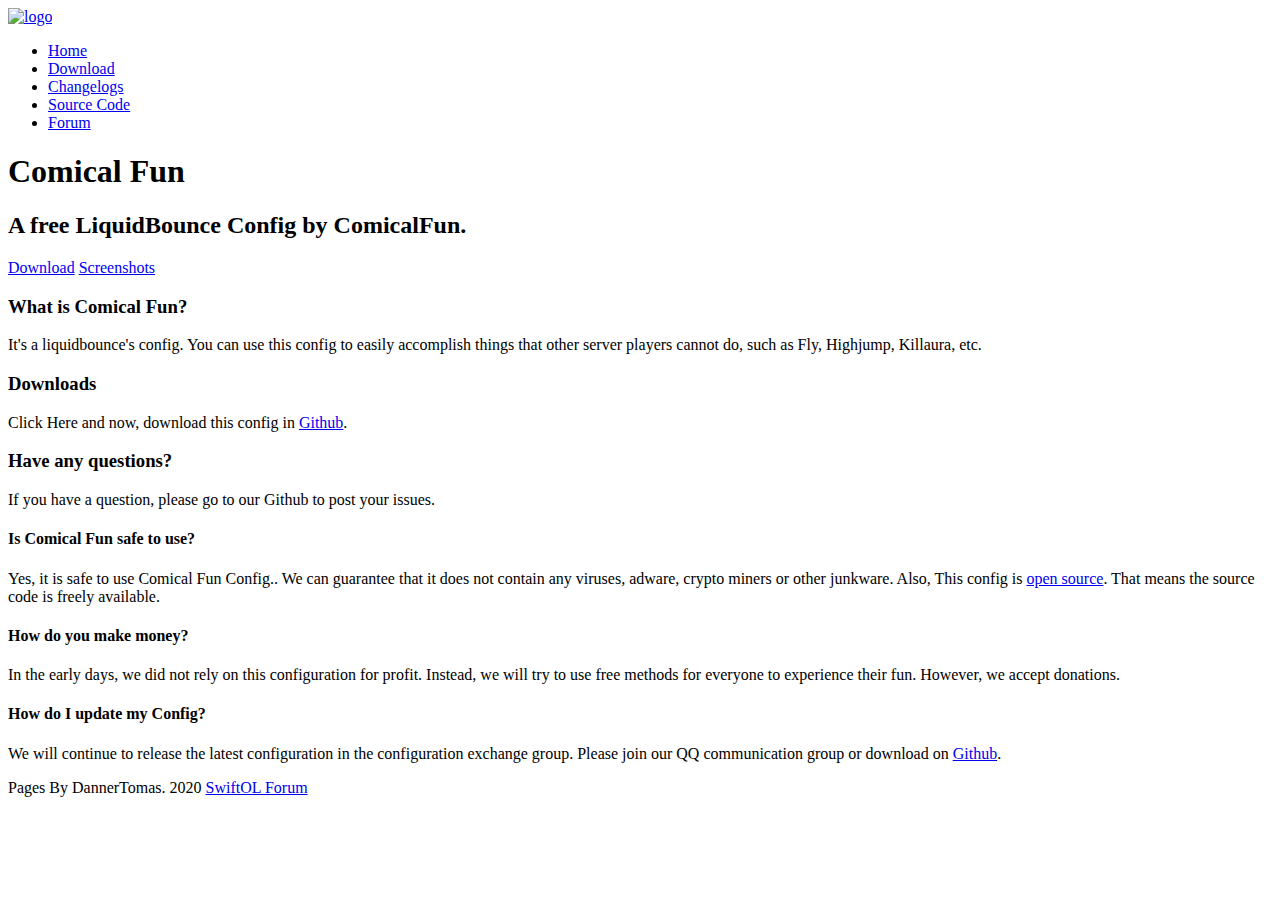
==== index.html @ 3ce7e00d "Add files via upload" ====
<!DOCTYPE html>
<html lang="en">
<head>
<meta charset="UTF-8">
<meta http-equiv="X-UA-Compatible" content="IE=edge">
<meta name="viewport" content="width=device-width, initial-scale=1">
<title>Comical Fun - A LiquidBounce Config</title>
<meta name="author" content="DT">
<meta name="description" content="Comical Fun is a LiquidBounce Config for Minecraft 1.8.9.">
<meta name="page-topic" content="Comical Fun">
<meta http-equiv="content-language" content="en">
<meta name="robots" content="index, follow">
<meta name="keywords" content="ComicalFun">
<meta property="og:image" content="/img/logos/favicon.png">
<link rel="stylesheet" href="css/index.css">
<link rel="stylesheet" href="css/lity.min.css">
<link rel="stylesheet" href="css/custom.css">
<script src="js/modernizr.js"></script>
</head>
<body class="">
<div class="page js-page ">
<div class="header header-over large">
<div class="container">
<div class="row">
<div class="col-md-3 col-sm-6 col-xs-6">
<a href="/" class="logo-image logo-animated">
<img src="img/logos/logo.png" alt="logo">
</a>
</div>
<div class="col-md-9 col-sm-6 col-xs-6">
<nav class="right helper">
<ul class="menu sf-menu js-menu menu-light">
<li>
<a href="index.html">Home</a>
</li>
<li>
<a href="https://github.com/DannerTomas/Comical_Fun/releases">Download</a>
</li>
<li>
<a href="changelogs">Changelogs</a>
</li>
<li>
<a href="https://github.com/DannerTomas/Comical_Fun">Source Code</a>
</li>
<li>
<a href="https://forum.swiftol.top">Forum</a>
</li>
</ul>
</nav>
</div>
</div>
</div>
</div>
<div class="header-back header-back-light header-back-full-page js-full-page header-back-bg-subscribe header-back-subscribe">
<div class="header-back-container">
<div class="container">
<div class="row">
<div class="col-md-12">
<div class="page-info helper center mb100 mb50-sm">
<h1 class="page-title">Comical Fun</h1>
 <h2 class="page-description">A free LiquidBounce Config by ComicalFun.</h2>
</div>
<div class="header-back-buttons helper center">
<a href="https://github.com/DannerTomas/Comical_Fun/releases" class="button stroke rounded large white">Download</a>
<a href="screenshots" class="button stroke rounded large white">Screenshots</a>
</div>
</div>
</div>
</div>

</div>
</div>
<div id="content">
<div class="container">
<div class="row">
<div class="col-md-12">
<div class="promo-title-wrapper helper pt60">
<h3 class="promo-title">What is Comical Fun?</h3>
<p class="promo-description">It's a  liquidbounce's config. 
You can use this config to easily accomplish things that other 
server players cannot do, such as Fly, Highjump, Killaura,
etc.</p>
</div>

<div class="promo-title-wrapper">
<h3 class="promo-title">Downloads</h3>
<p class="promo-description">Click Here and now, download this config in <a href="faq">Github</a>.</p>
</div>
</div>
</div>
<div class="container">
<div class="row">
<div class="col-md-12">
<div class="promo-title-wrapper promo-title-no-icon">
<h3 class="promo-title" data-icon="&#xe6af">Have any questions?</h3>
<p class="promo-description">If you have a question, please go to our Github to post your issues. </p>
</div>
<div class="row">
<div class="col-md-4">
<div class="faq-grid">
<h4 class="faq-grid-question">Is Comical Fun safe to use?</h4>
<p class="faq-grid-answer">Yes, it is safe to use Comical Fun Config.. We can
guarantee that it does not contain any viruses, adware, crypto
miners or other junkware. Also, This config is
<a href="https://github.com/DannerTomas/Comical_Fun">open source</a>.
That means the source code is freely available. </p>
</div>
</div>
<div class="col-md-4">
<div class="faq-grid">
<h4 class="faq-grid-question">How do you make money?</h4>
<p class="faq-grid-answer">In the early days, we did not rely on 
this configuration for profit. Instead, we will try to use free 
methods for everyone to experience their fun. However, we
accept donations.</p>
</div>
</div>
<div class="col-md-4">
<div class="faq-grid">
<h4 class="faq-grid-question">How do I update my Config?</h4>
<p class="faq-grid-answer">We will continue to release the latest 
configuration in the configuration exchange group. Please join 
our QQ communication group or download on <a href="https://github.com/DannerTomas/Comical_Fun/releases">Github</a>.</p>
</div>
</div>
</div>
<footer class="js-footer-is-fixed">
<div class="footer">
<div class="container">
<div class="row">
<div class="col-md-3 col-sm-3 col-xs-12">

<p class="slogan">Pages By DannerTomas. 2020 <a href="https://forum.swiftol.top">SwiftOL Forum</a>
</p>
</div>
</div>

</p>
</div>
</div>
</div>
</div>
</div>

</div>
</body>
</html>
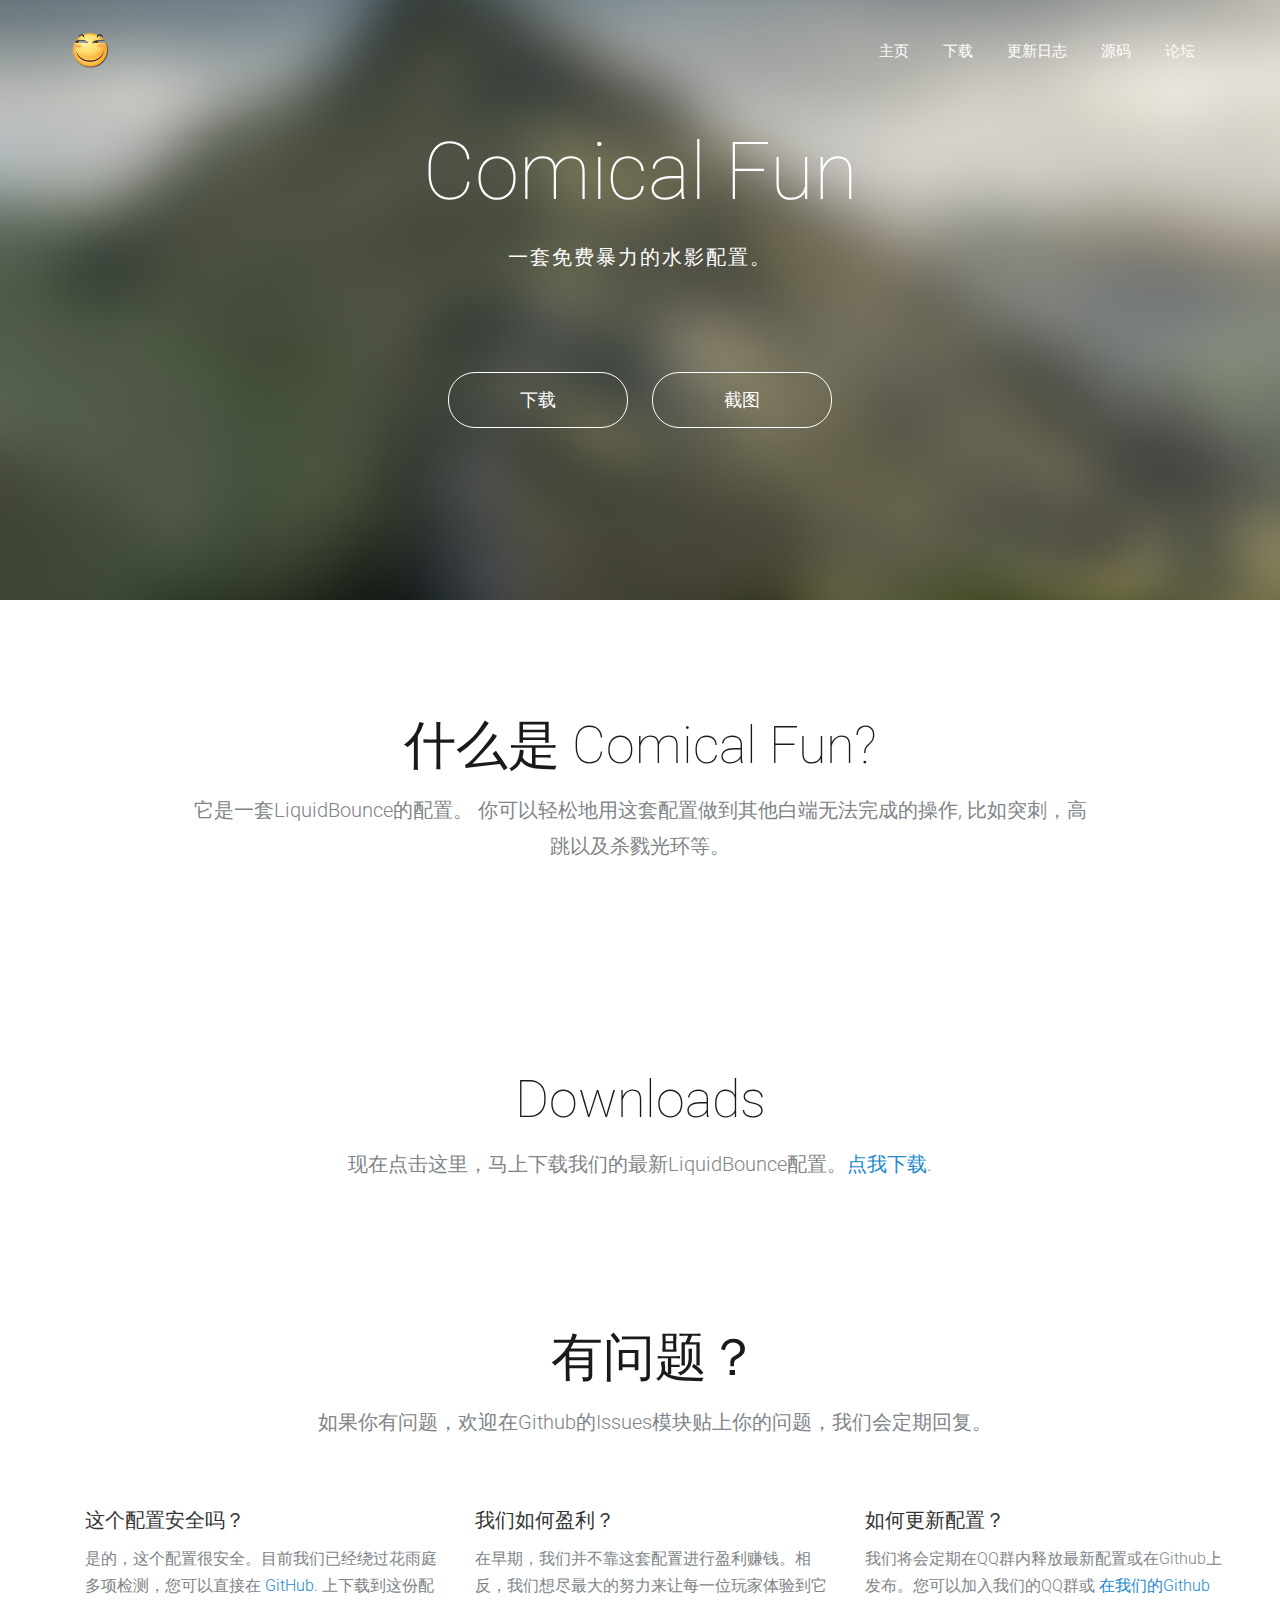
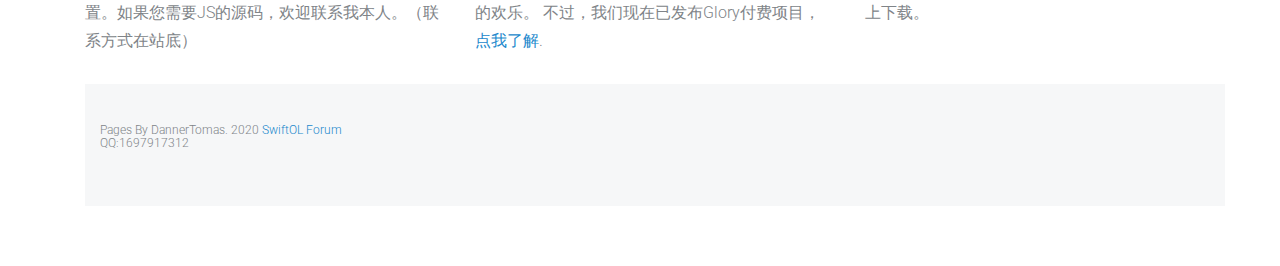
==== commit 468be219: "Update index.html" ====
--- a/index.html
+++ b/index.html
@@ -4,11 +4,11 @@
 <meta charset="UTF-8">
 <meta http-equiv="X-UA-Compatible" content="IE=edge">
 <meta name="viewport" content="width=device-width, initial-scale=1">
-<title>Comical Fun - A LiquidBounce Config</title>
-<meta name="author" content="DT">
-<meta name="description" content="Comical Fun is a LiquidBounce Config for Minecraft 1.8.9.">
+<title>Comical Fun - 不忘初心</title>
+<meta name="author" content="DannerTomas">
+<meta name="description" content="Comical Fun 是一款为LiquidBounce 1.12.2准备的配置。">
 <meta name="page-topic" content="Comical Fun">
-<meta http-equiv="content-language" content="en">
+<meta http-equiv="content-language" content="zh-cn">
 <meta name="robots" content="index, follow">
 <meta name="keywords" content="ComicalFun">
 <meta property="og:image" content="/img/logos/favicon.png">
@@ -31,19 +31,19 @@
 <nav class="right helper">
 <ul class="menu sf-menu js-menu menu-light">
 <li>
-<a href="index.html">Home</a>
+<a href="index.html">主页</a>
 </li>
 <li>
-<a href="https://github.com/DannerTomas/Comical_Fun/releases">Download</a>
+<a href="https://github.com/DannerTomas/Comical_Fun/releases">下载</a>
 </li>
 <li>
-<a href="changelogs">Changelogs</a>
+<a href="changelogs">更新日志</a>
 </li>
 <li>
-<a href="https://github.com/DannerTomas/Comical_Fun">Source Code</a>
+<a href="https://github.com/DannerTomas/Comical_Fun">源码</a>
 </li>
 <li>
-<a href="https://forum.swiftol.top">Forum</a>
+<a href="https://forum.swiftol.top">论坛</a>
 </li>
 </ul>
 </nav>
@@ -58,11 +58,11 @@
 <div class="col-md-12">
 <div class="page-info helper center mb100 mb50-sm">
 <h1 class="page-title">Comical Fun</h1>
- <h2 class="page-description">A free LiquidBounce Config by ComicalFun.</h2>
+ <h2 class="page-description">一套免费暴力的水影配置。</h2>
 </div>
 <div class="header-back-buttons helper center">
-<a href="https://github.com/DannerTomas/Comical_Fun/releases" class="button stroke rounded large white">Download</a>
-<a href="screenshots" class="button stroke rounded large white">Screenshots</a>
+<a href="https://github.com/DannerTomas/Comical_Fun/releases" class="button stroke rounded large white">下载</a>
+<a href="screenshots" class="button stroke rounded large white">截图</a>
 </div>
 </div>
 </div>
@@ -75,16 +75,15 @@
 <div class="row">
 <div class="col-md-12">
 <div class="promo-title-wrapper helper pt60">
-<h3 class="promo-title">What is Comical Fun?</h3>
-<p class="promo-description">It's a  liquidbounce's config. 
-You can use this config to easily accomplish things that other 
-server players cannot do, such as Fly, Highjump, Killaura,
-etc.</p>
+<h3 class="promo-title">什么是 Comical Fun?</h3>
+<p class="promo-description">它是一套LiquidBounce的配置。
+你可以轻松地用这套配置做到其他白端无法完成的操作, 比如突刺，高跳以及杀戮光环等。
+</p>
 </div>
 
 <div class="promo-title-wrapper">
 <h3 class="promo-title">Downloads</h3>
-<p class="promo-description">Click Here and now, download this config in <a href="faq">Github</a>.</p>
+<p class="promo-description">现在点击这里，马上下载我们的最新LiquidBounce配置。<a href="faq">点我下载</a>.</p>
 </div>
 </div>
 </div>
@@ -92,35 +91,28 @@
 <div class="row">
 <div class="col-md-12">
 <div class="promo-title-wrapper promo-title-no-icon">
-<h3 class="promo-title" data-icon="&#xe6af">Have any questions?</h3>
-<p class="promo-description">If you have a question, please go to our Github to post your issues. </p>
+<h3 class="promo-title" data-icon="&#xe6af">有问题？</h3>
+<p class="promo-description">如果你有问题，欢迎在Github的Issues模块贴上你的问题，我们会定期回复。 </p>
 </div>
 <div class="row">
 <div class="col-md-4">
 <div class="faq-grid">
-<h4 class="faq-grid-question">Is Comical Fun safe to use?</h4>
-<p class="faq-grid-answer">Yes, it is safe to use Comical Fun Config.. We can
-guarantee that it does not contain any viruses, adware, crypto
-miners or other junkware. Also, This config is
-<a href="https://github.com/DannerTomas/Comical_Fun">open source</a>.
-That means the source code is freely available. </p>
+<h4 class="faq-grid-question">这个配置安全吗？</h4>
+<p class="faq-grid-answer">是的，这个配置很安全。目前我们已经绕过花雨庭多项检测，您可以直接在
+<a href="https://github.com/DannerTomas/Comical_Fun">GitHub</a>.
+上下载到这份配置。如果您需要JS的源码，欢迎联系我本人。（联系方式在站底）</p>
 </div>
 </div>
 <div class="col-md-4">
 <div class="faq-grid">
-<h4 class="faq-grid-question">How do you make money?</h4>
-<p class="faq-grid-answer">In the early days, we did not rely on 
-this configuration for profit. Instead, we will try to use free 
-methods for everyone to experience their fun. However, we
-accept donations.</p>
+<h4 class="faq-grid-question">我们如何盈利？</h4>
+<p class="faq-grid-answer">在早期，我们并不靠这套配置进行盈利赚钱。相反，我们想尽最大的努力来让每一位玩家体验到它的欢乐。 不过，我们现在已发布Glory付费项目，<a href="https://www.anfaka.com/s/glory">点我了解</a>.</p>
 </div>
 </div>
 <div class="col-md-4">
 <div class="faq-grid">
-<h4 class="faq-grid-question">How do I update my Config?</h4>
-<p class="faq-grid-answer">We will continue to release the latest 
-configuration in the configuration exchange group. Please join 
-our QQ communication group or download on <a href="https://github.com/DannerTomas/Comical_Fun/releases">Github</a>.</p>
+<h4 class="faq-grid-question">如何更新配置？</h4>
+<p class="faq-grid-answer">我们将会定期在QQ群内释放最新配置或在Github上发布。您可以加入我们的QQ群或 <a href="https://github.com/DannerTomas/Comical_Fun/releases">在我们的Github</a>上下载。</p>
 </div>
 </div>
 </div>
@@ -130,7 +122,7 @@
 <div class="row">
 <div class="col-md-3 col-sm-3 col-xs-12">
 
-<p class="slogan">Pages By DannerTomas. 2020 <a href="https://forum.swiftol.top">SwiftOL Forum</a>
+<p class="slogan">Pages By DannerTomas. 2020 <a href="https://forum.swiftol.top">SwiftOL Forum</a> QQ:1697917312
 </p>
 </div>
 </div>
@@ -144,4 +136,4 @@
 
 </div>
 </body>
-</html>+</html>
--- a/css/index.css
+++ b/css/index.css
@@ -0,0 +1,4 @@
+@charset "UTF-8";@import "https://fonts.googleapis.com/css?family=Roboto:500,900,100,300,700,400&subset=latin,cyrillic-ext,cyrillic,latin-ext";@import "https://fonts.googleapis.com/css?family=Roboto+Slab:400,100,300,700&subset=latin,cyrillic-ext,cyrillic,latin-ext";/*!normalize.css v3.0.1 | MIT License | git.io/normalize*/html{font-family:sans-serif;-ms-text-size-adjust:100%;-webkit-text-size-adjust:100%}body{margin:0}article,aside,details,figcaption,figure,footer,header,hgroup,main,nav,section,summary{display:block}audio,canvas,progress,video{display:inline-block;vertical-align:baseline}audio:not([controls]){display:none;height:0}[hidden],template{display:none}a{background:0 0}a:active,a:hover{outline:0}abbr[title]{border-bottom:1px dotted}b,strong{font-weight:700}dfn{font-style:italic}h1{font-size:2em;margin:.67em 0}mark{background:#ff0;color:#000}small{font-size:80%}sub,sup{font-size:75%;line-height:0;position:relative;vertical-align:baseline}sup{top:-.5em}sub{bottom:-.25em}img{border:0}svg:not(:root){overflow:hidden}figure{margin:1em 40px}hr{-moz-box-sizing:content-box;box-sizing:content-box;height:0}pre{overflow:auto}code,kbd,pre,samp{font-family:monospace,monospace;font-size:1em}button,input,optgroup,select,textarea{color:inherit;font:inherit;margin:0}button{overflow:visible}button,select{text-transform:none}button,html input[type=button]{-webkit-appearance:button;cursor:pointer}button[disabled],html input[disabled]{cursor:default}button input::-moz-focus-inner{border:0;padding:0}input{line-height:normal}input[type=reset],input[type=submit]{-webkit-appearance:button;cursor:pointer}input[type=checkbox],input[type=radio]{box-sizing:border-box;padding:0}input[type=number]::-webkit-inner-spin-button,input[type=number]::-webkit-outer-spin-button{height:auto}input[type=search]{-webkit-appearance:textfield;-moz-box-sizing:content-box;-webkit-box-sizing:content-box;box-sizing:content-box}input[type=search]::-webkit-search-cancel-button,input[type=search]::-webkit-search-decoration{-webkit-appearance:none}fieldset{border:1px solid silver;margin:0 2px;padding:.35em .625em .75em}legend{border:0;padding:0}textarea{overflow:auto}optgroup{font-weight:700}table{border-collapse:collapse;border-spacing:0}td,th{padding:0}@-ms-viewport{width:device-width;}.visible-xs,.visible-sm,.visible-md,.visible-lg{display:none!important}.visible-xs-block,.visible-xs-inline,.visible-xs-inline-block,.visible-sm-block,.visible-sm-inline,.visible-sm-inline-block,.visible-md-block,.visible-md-inline,.visible-md-inline-block,.visible-lg-block,.visible-lg-inline,.visible-lg-inline-block{display:none!important}@media(max-width:767px){.visible-xs{display:block!important}table.visible-xs{display:table}tr.visible-xs{display:table-row!important}th.visible-xs,td.visible-xs{display:table-cell!important}}@media(max-width:767px){.visible-xs-block{display:block!important}}@media(max-width:767px){.visible-xs-inline{display:inline!important}}@media(max-width:767px){.visible-xs-inline-block{display:inline-block!important}}@media(min-width:768px) and (max-width:991px){.visible-sm{display:block!important}table.visible-sm{display:table}tr.visible-sm{display:table-row!important}th.visible-sm,td.visible-sm{display:table-cell!important}}@media(min-width:768px) and (max-width:991px){.visible-sm-block{display:block!important}}@media(min-width:768px) and (max-width:991px){.visible-sm-inline{display:inline!important}}@media(min-width:768px) and (max-width:991px){.visible-sm-inline-block{display:inline-block!important}}@media(min-width:992px) and (max-width:1199px){.visible-md{display:block!important}table.visible-md{display:table}tr.visible-md{display:table-row!important}th.visible-md,td.visible-md{display:table-cell!important}}@media(min-width:992px) and (max-width:1199px){.visible-md-block{display:block!important}}@media(min-width:992px) and (max-width:1199px){.visible-md-inline{display:inline!important}}@media(min-width:992px) and (max-width:1199px){.visible-md-inline-block{display:inline-block!important}}@media(min-width:1200px){.visible-lg{display:block!important}table.visible-lg{display:table}tr.visible-lg{display:table-row!important}th.visible-lg,td.visible-lg{display:table-cell!important}}@media(min-width:1200px){.visible-lg-block{display:block!important}}@media(min-width:1200px){.visible-lg-inline{display:inline!important}}@media(min-width:1200px){.visible-lg-inline-block{display:inline-block!important}}@media(max-width:767px){.hidden-xs{display:none!important}}@media(min-width:768px) and (max-width:991px){.hidden-sm{display:none!important}}@media(min-width:992px) and (max-width:1199px){.hidden-md{display:none!important}}@media(min-width:1200px){.hidden-lg{display:none!important}}.visible-print{display:none!important}@media print{.visible-print{display:block!important}table.visible-print{display:table}tr.visible-print{display:table-row!important}th.visible-print,td.visible-print{display:table-cell!important}}.visible-print-block{display:none!important}@media print{.visible-print-block{display:block!important}}.visible-print-inline{display:none!important}@media print{.visible-print-inline{display:inline!important}}.visible-print-inline-block{display:none!important}@media print{.visible-print-inline-block{display:inline-block!important}}@media print{.hidden-print{display:none!important}}.container{margin-right:auto;margin-left:auto;padding-left:15px;padding-right:15px}@media(min-width:768px){.container{width:750px}}@media(min-width:992px){.container{width:970px}}@media(min-width:1200px){.container{width:1170px}}.container-fluid{margin-right:auto;margin-left:auto;padding-left:15px;padding-right:15px}.row{margin-left:-15px;margin-right:-15px}.col,.col-xs-1,.col-sm-1,.col-md-1,.col-lg-1,.col-xs-2,.col-sm-2,.col-md-2,.col-lg-2,.col-xs-3,.col-sm-3,.col-md-3,.col-lg-3,.col-xs-4,.col-sm-4,.col-md-4,.col-lg-4,.col-xs-5,.col-sm-5,.col-md-5,.col-lg-5,.col-xs-6,.col-sm-6,.col-md-6,.col-lg-6,.col-xs-7,.col-sm-7,.col-md-7,.col-lg-7,.col-xs-8,.col-sm-8,.col-md-8,.col-lg-8,.col-xs-9,.col-sm-9,.col-md-9,.col-lg-9,.col-xs-10,.col-sm-10,.col-md-10,.col-lg-10,.col-xs-11,.col-sm-11,.col-md-11,.col-lg-11,.col-xs-12,.col-sm-12,.col-md-12,.col-lg-12{position:relative;min-height:1px;padding-left:15px;padding-right:15px}.col,.col-xs-1,.col-xs-2,.col-xs-3,.col-xs-4,.col-xs-5,.col-xs-6,.col-xs-7,.col-xs-8,.col-xs-9,.col-xs-10,.col-xs-11,.col-xs-12{float:left}.col-xs-12{width:100%}.col-xs-11{width:91.66666667%}.col-xs-10{width:83.33333333%}.col-xs-9{width:75%}.col-xs-8{width:66.66666667%}.col-xs-7{width:58.33333333%}.col-xs-6{width:50%}.col-xs-5{width:41.66666667%}.col-xs-4{width:33.33333333%}.col-xs-3{width:25%}.col-xs-2{width:16.66666667%}.col-xs-1{width:8.33333333%}.col-xs-pull-12{right:100%}.col-xs-pull-11{right:91.66666667%}.col-xs-pull-10{right:83.33333333%}.col-xs-pull-9{right:75%}.col-xs-pull-8{right:66.66666667%}.col-xs-pull-7{right:58.33333333%}.col-xs-pull-6{right:50%}.col-xs-pull-5{right:41.66666667%}.col-xs-pull-4{right:33.33333333%}.col-xs-pull-3{right:25%}.col-xs-pull-2{right:16.66666667%}.col-xs-pull-1{right:8.33333333%}.col-xs-pull-0{right:auto}.col-xs-push-12{left:100%}.col-xs-push-11{left:91.66666667%}.col-xs-push-10{left:83.33333333%}.col-xs-push-9{left:75%}.col-xs-push-8{left:66.66666667%}.col-xs-push-7{left:58.33333333%}.col-xs-push-6{left:50%}.col-xs-push-5{left:41.66666667%}.col-xs-push-4{left:33.33333333%}.col-xs-push-3{left:25%}.col-xs-push-2{left:16.66666667%}.col-xs-push-1{left:8.33333333%}.col-xs-push-0{left:auto}.col-xs-offset-12{margin-left:100%}.col-xs-offset-11{margin-left:91.66666667%}.col-xs-offset-10{margin-left:83.33333333%}.col-xs-offset-9{margin-left:75%}.col-xs-offset-8{margin-left:66.66666667%}.col-xs-offset-7{margin-left:58.33333333%}.col-xs-offset-6{margin-left:50%}.col-xs-offset-5{margin-left:41.66666667%}.col-xs-offset-4{margin-left:33.33333333%}.col-xs-offset-3{margin-left:25%}.col-xs-offset-2{margin-left:16.66666667%}.col-xs-offset-1{margin-left:8.33333333%}.col-xs-offset-0{margin-left:0%}@media(min-width:768px){.col,.col-sm-1,.col-sm-2,.col-sm-3,.col-sm-4,.col-sm-5,.col-sm-6,.col-sm-7,.col-sm-8,.col-sm-9,.col-sm-10,.col-sm-11,.col-sm-12{float:left}.col-sm-12{width:100%}.col-sm-11{width:91.66666667%}.col-sm-10{width:83.33333333%}.col-sm-9{width:75%}.col-sm-8{width:66.66666667%}.col-sm-7{width:58.33333333%}.col-sm-6{width:50%}.col-sm-5{width:41.66666667%}.col-sm-4{width:33.33333333%}.col-sm-3{width:25%}.col-sm-2{width:16.66666667%}.col-sm-1{width:8.33333333%}.col-sm-pull-12{right:100%}.col-sm-pull-11{right:91.66666667%}.col-sm-pull-10{right:83.33333333%}.col-sm-pull-9{right:75%}.col-sm-pull-8{right:66.66666667%}.col-sm-pull-7{right:58.33333333%}.col-sm-pull-6{right:50%}.col-sm-pull-5{right:41.66666667%}.col-sm-pull-4{right:33.33333333%}.col-sm-pull-3{right:25%}.col-sm-pull-2{right:16.66666667%}.col-sm-pull-1{right:8.33333333%}.col-sm-pull-0{right:auto}.col-sm-push-12{left:100%}.col-sm-push-11{left:91.66666667%}.col-sm-push-10{left:83.33333333%}.col-sm-push-9{left:75%}.col-sm-push-8{left:66.66666667%}.col-sm-push-7{left:58.33333333%}.col-sm-push-6{left:50%}.col-sm-push-5{left:41.66666667%}.col-sm-push-4{left:33.33333333%}.col-sm-push-3{left:25%}.col-sm-push-2{left:16.66666667%}.col-sm-push-1{left:8.33333333%}.col-sm-push-0{left:auto}.col-sm-offset-12{margin-left:100%}.col-sm-offset-11{margin-left:91.66666667%}.col-sm-offset-10{margin-left:83.33333333%}.col-sm-offset-9{margin-left:75%}.col-sm-offset-8{margin-left:66.66666667%}.col-sm-offset-7{margin-left:58.33333333%}.col-sm-offset-6{margin-left:50%}.col-sm-offset-5{margin-left:41.66666667%}.col-sm-offset-4{margin-left:33.33333333%}.col-sm-offset-3{margin-left:25%}.col-sm-offset-2{margin-left:16.66666667%}.col-sm-offset-1{margin-left:8.33333333%}.col-sm-offset-0{margin-left:0%}}@media(min-width:992px){.col,.col-md-1,.col-md-2,.col-md-3,.col-md-4,.col-md-5,.col-md-6,.col-md-7,.col-md-8,.col-md-9,.col-md-10,.col-md-11,.col-md-12{float:left}.col-md-12{width:100%}.col-md-11{width:91.66666667%}.col-md-10{width:83.33333333%}.col-md-9{width:75%}.col-md-8{width:66.66666667%}.col-md-7{width:58.33333333%}.col-md-6{width:50%}.col-md-5{width:41.66666667%}.col-md-4{width:33.33333333%}.col-md-3{width:25%}.col-md-2{width:16.66666667%}.col-md-1{width:8.33333333%}.col-md-pull-12{right:100%}.col-md-pull-11{right:91.66666667%}.col-md-pull-10{right:83.33333333%}.col-md-pull-9{right:75%}.col-md-pull-8{right:66.66666667%}.col-md-pull-7{right:58.33333333%}.col-md-pull-6{right:50%}.col-md-pull-5{right:41.66666667%}.col-md-pull-4{right:33.33333333%}.col-md-pull-3{right:25%}.col-md-pull-2{right:16.66666667%}.col-md-pull-1{right:8.33333333%}.col-md-pull-0{right:auto}.col-md-push-12{left:100%}.col-md-push-11{left:91.66666667%}.col-md-push-10{left:83.33333333%}.col-md-push-9{left:75%}.col-md-push-8{left:66.66666667%}.col-md-push-7{left:58.33333333%}.col-md-push-6{left:50%}.col-md-push-5{left:41.66666667%}.col-md-push-4{left:33.33333333%}.col-md-push-3{left:25%}.col-md-push-2{left:16.66666667%}.col-md-push-1{left:8.33333333%}.col-md-push-0{left:auto}.col-md-offset-12{margin-left:100%}.col-md-offset-11{margin-left:91.66666667%}.col-md-offset-10{margin-left:83.33333333%}.col-md-offset-9{margin-left:75%}.col-md-offset-8{margin-left:66.66666667%}.col-md-offset-7{margin-left:58.33333333%}.col-md-offset-6{margin-left:50%}.col-md-offset-5{margin-left:41.66666667%}.col-md-offset-4{margin-left:33.33333333%}.col-md-offset-3{margin-left:25%}.col-md-offset-2{margin-left:16.66666667%}.col-md-offset-1{margin-left:8.33333333%}.col-md-offset-0{margin-left:0%}}@media(min-width:1200px){.col,.col-lg-1,.col-lg-2,.col-lg-3,.col-lg-4,.col-lg-5,.col-lg-6,.col-lg-7,.col-lg-8,.col-lg-9,.col-lg-10,.col-lg-11,.col-lg-12{float:left}.col-lg-12{width:100%}.col-lg-11{width:91.66666667%}.col-lg-10{width:83.33333333%}.col-lg-9{width:75%}.col-lg-8{width:66.66666667%}.col-lg-7{width:58.33333333%}.col-lg-6{width:50%}.col-lg-5{width:41.66666667%}.col-lg-4{width:33.33333333%}.col-lg-3{width:25%}.col-lg-2{width:16.66666667%}.col-lg-1{width:8.33333333%}.col-lg-pull-12{right:100%}.col-lg-pull-11{right:91.66666667%}.col-lg-pull-10{right:83.33333333%}.col-lg-pull-9{right:75%}.col-lg-pull-8{right:66.66666667%}.col-lg-pull-7{right:58.33333333%}.col-lg-pull-6{right:50%}.col-lg-pull-5{right:41.66666667%}.col-lg-pull-4{right:33.33333333%}.col-lg-pull-3{right:25%}.col-lg-pull-2{right:16.66666667%}.col-lg-pull-1{right:8.33333333%}.col-lg-pull-0{right:auto}.col-lg-push-12{left:100%}.col-lg-push-11{left:91.66666667%}.col-lg-push-10{left:83.33333333%}.col-lg-push-9{left:75%}.col-lg-push-8{left:66.66666667%}.col-lg-push-7{left:58.33333333%}.col-lg-push-6{left:50%}.col-lg-push-5{left:41.66666667%}.col-lg-push-4{left:33.33333333%}.col-lg-push-3{left:25%}.col-lg-push-2{left:16.66666667%}.col-lg-push-1{left:8.33333333%}.col-lg-push-0{left:auto}.col-lg-offset-12{margin-left:100%}.col-lg-offset-11{margin-left:91.66666667%}.col-lg-offset-10{margin-left:83.33333333%}.col-lg-offset-9{margin-left:75%}.col-lg-offset-8{margin-left:66.66666667%}.col-lg-offset-7{margin-left:58.33333333%}.col-lg-offset-6{margin-left:50%}.col-lg-offset-5{margin-left:41.66666667%}.col-lg-offset-4{margin-left:33.33333333%}.col-lg-offset-3{margin-left:25%}.col-lg-offset-2{margin-left:16.66666667%}.col-lg-offset-1{margin-left:8.33333333%}.col-lg-offset-0{margin-left:0%}}.clearfix,.clearfix:before,.clearfix:after,.container:before,.container:after,.container-fluid:before,.container-fluid:after,.row:before,.row:after{content:" ";display:table}.clearfix:after,.container:after,.container-fluid:after,.row:after{clear:both}.center-block{display:block;margin-left:auto;margin-right:auto}.pull-right{float:right!important}.pull-left{float:left!important}*,*:before,*:after{-webkit-box-sizing:border-box;-moz-box-sizing:border-box;box-sizing:border-box}.background-2{background:url(../img/backgrounds/2.jpg)}.background-4{background:url(../img/backgrounds/4.jpg)}.background-5{background:url(../img/backgrounds/5.jpg)}.background-gradient-grey{background:#fff;background:-moz-linear-gradient(top,#ffffff 0%,#f2f2f2 95%,#f2f2f2 95%,#f2f2f2 100%);background:-webkit-linear-gradient(top,#ffffff 0%,#f2f2f2 95%,#f2f2f2 95%,#f2f2f2 100%);background:linear-gradient(to bottom,#ffffff 0%,#f2f2f2 95%,#f2f2f2 95%,#f2f2f2 100%);filter:progid:DXImageTransform.Microsoft.gradient(startColorstr='#ffffff',endColorstr='#f2f2f2',GradientType=0)}.separator{height:1px;width:100%;background-color:#cbd3dd;margin:30px 0}.separator.without-border{border:none}.placeholder-horizontal{width:100%;height:auto}.placeholder-vertical{height:100%;width:auto}.helper.center{text-align:center}.helper.left{text-align:left}.helper.right{text-align:right}.helper.hide{display:none}.helper.m0{margin:0}.helper.p0{padding:0}.helper.overflow-hidden-lg{overflow:hidden}.helper.mb0{margin-bottom:0}.helper.mb10{margin-bottom:10px}.helper.mb20{margin-bottom:20px}.helper.mb30{margin-bottom:30px}.helper.mb40{margin-bottom:40px}.helper.mb60{margin-bottom:60px}.helper.mb80{margin-bottom:80px}.helper.mb100{margin-bottom:100px}.helper.mr0{margin-right:0}.helper.mr10{margin-right:10px}.helper.mr20{margin-right:20px}.helper.mr30{margin-right:30px}.helper.mr40{margin-right:40px}.helper.mr60{margin-right:60px}.helper.ml0{margin-left:0}.helper.ml10{margin-left:10px}.helper.ml20{margin-left:20px}.helper.ml30{margin-left:30px}.helper.ml40{margin-left:40px}.helper.ml60{margin-left:58px}.helper.mt0{margin-top:0}.helper.mt10{margin-top:10px}.helper.mt20{margin-top:20px}.helper.mt30{margin-top:30px}.helper.mt40{margin-top:40px}.helper.mt60{margin-top:60px}.helper.pt0{padding-top:0}.helper.pt10{padding-top:10px}.helper.pt20{padding-top:20px}.helper.pt30{padding-top:30px}.helper.pt40{padding-top:40px}.helper.pt60{padding-top:60px}.helper.pt80{padding-top:80px}.helper.pt90{padding-top:90px}.helper.pt100{padding-top:100px}.helper.pb0{padding-bottom:0}.helper.pb10{padding-bottom:10px}.helper.pb20{padding-bottom:20px}.helper.pb30{padding-bottom:30px}.helper.pb40{padding-bottom:40px}.helper.pb60{padding-bottom:60px}.helper.pl0{padding-left:0}.helper.pl10{padding-left:10px}.helper.pl20{padding-left:20px}.helper.pl30{padding-left:30px}.helper.pl40{padding-left:40px}.helper.pl60{padding-left:60px}.helper.pr0{padding-right:0}.helper.pr10{padding-right:10px}.helper.pr20{padding-right:20px}.helper.pr30{padding-right:30px}.helper.pr40{padding-right:40px}.helper.pr60{padding-right:60px}html,body{height:100%;margin:0!important}body{font-size:1em;line-height:100%;font-family:roboto,sans-serif;color:#333}#content{padding:60px 0}#content.pt0{padding-top:0}#content.pb0{padding-bottom:0}.page{min-height:100%;position:relative}.layout{position:relative}.layout .col-md-2,.layout .col-md-3,.layout .col-md-4{position:static}.layout.with-left-sidebar .sidebar{padding-right:20px}.layout.with-right-sidebar .sidebar{padding-left:20px}.sidebar{-webkit-backface-visibility:hidden;-webkit-transform:translateZ(0)}.sidebar.sidebar-is-fixed{position:fixed;top:30px}.sidebar.sidebar-is-bottom{position:absolute;bottom:0}@media(min-width:1200px){.container-spaced{padding:0 50px}}@media(min-width:480px){.one-page-content .container-spaced{padding:0 50px}}.transition{-webkit-transition:all .25s ease;-moz-transition:all .25s ease;-ms-transition:all .25s ease;-o-transition:all .25s ease;transition:all .25s ease}.transition-opacity{-webkit-transition:opacity .25s ease;-moz-transition:opacity .25s ease;-ms-transition:opacity .25s ease;-o-transition:opacity .25s ease;transition:opacity .25s ease}.transition-background{-webkit-transition:background-color .25s ease;-moz-transition:background-color .25s ease;-ms-transition:background-color .25s ease;-o-transition:background-color .25s ease;transition:background-color .25s ease}.transition-color{-webkit-transition:color .25s ease;-moz-transition:color .25s ease;-ms-transition:color .25s ease;-o-transition:color .25s ease;transition:color .25s ease}.transition-color-background{-webkit-transition:opacity .25s ease,background-color .25s ease;-moz-transition:opacity .25s ease,background-color .25s ease;-ms-transition:opacity .25s ease,background-color .25s ease;-o-transition:opacity .25s ease,background-color .25s ease;transition:opacity .25s ease,background-color .25s ease}h1,h2,h3,h4,h5,h6{font-family:roboto,sans-serif;font-weight:300;line-height:100%}h1{font-size:3em;margin:0 0 .5em}h2{font-size:2em;margin:0 0 .5em}h3{font-size:1.5em;margin:0 0 .5em}h4{font-size:1.17em;margin:0 0 .5em}h5{font-size:1.12em;margin:0 0 .5em}h6{font-size:.83em;margin:0 0 .5em}p{font-size:1em;margin:0 0 1em;font-weight:300;line-height:1.8}blockquote{margin:0 0 1em;padding:0 0 0 30px;color:#808488;font-style:italic;border-left:5px solid #cbd3dd}a{color:#28c;text-decoration:none;font-size:inherit}a:hover{text-decoration:underline}.mark{font-size:inherit;color:inherit;line-height:inherit}.mark.bold{font-weight:400}.mark.bolder{font-weight:700}.mark.italic{font-style:italic}.mark.underline{text-decoration:underline}.mark.line-through{text-decoration:line-through}.mark.sup{vertical-align:super;font-size:.8em}.mark.sub{vertical-align:sub;font-size:.8em}.mark.small{font-size:.8em}.mark.help{border-bottom:1px dotted #808488;cursor:help}.mark.code{font-family:monospace}.mark.fill{padding:.3em .6em;border-radius:4px;vertical-align:baseline;display:inline;font-size:80%;line-height:1;color:#fff;text-align:center;white-space:nowrap}.mark.fill i{font-size:70%;vertical-align:middle;padding:0 4px}.mark.fill.blue{background-color:#28c}.mark.fill.blue-light{background-color:#48cacc}.mark.fill.purple{background-color:#8d3deb}.mark.fill.green{background-color:#4b5}.mark.fill.orange{background-color:#ff530d}.mark.fill.red{background-color:#ff3625}.mark.fill.grey{background-color:#dae0e7;color:#333}a.color.blue,p.color.blue,h1.color.blue,h2.color.blue,h3.color.blue,h4.color.blue,h5.color.blue,h6.color.blue,span.color.blue{color:#28c}a.color.blue-light,p.color.blue-light,h1.color.blue-light,h2.color.blue-light,h3.color.blue-light,h4.color.blue-light,h5.color.blue-light,h6.color.blue-light,span.color.blue-light{color:#48cacc}a.color.purple,p.color.purple,h1.color.purple,h2.color.purple,h3.color.purple,h4.color.purple,h5.color.purple,h6.color.purple,span.color.purple{color:#8d3deb}a.color.green,p.color.green,h1.color.green,h2.color.green,h3.color.green,h4.color.green,h5.color.green,h6.color.green,span.color.green{color:#4b5}a.color.orange,p.color.orange,h1.color.orange,h2.color.orange,h3.color.orange,h4.color.orange,h5.color.orange,h6.color.orange,span.color.orange{color:#ff530d}a.color.red,p.color.red,h1.color.red,h2.color.red,h3.color.red,h4.color.red,h5.color.red,h6.color.red,span.color.red{color:#ff3625}a.color.grey,p.color.grey,h1.color.grey,h2.color.grey,h3.color.grey,h4.color.grey,h5.color.grey,h6.color.grey,span.color.grey{color:#99a3b1}.image{padding:4px;border:1px solid #cbd3dd;border-radius:3px;margin-bottom:15px;max-width:100%}.image.remove-border{border:0}.image.isolated{margin:30px 0}ul{margin:0;padding:0;list-style:disc;margin:0 0 1em 1.2em;line-height:1.8}ul ul{margin-bottom:0}ol{margin:0;padding:0;list-style:decimal;margin:0 0 1em 1.5em;line-height:1.8}ol ol{margin-bottom:0}dl{overflow:hidden;margin:0 0 1em;font-weight:300;line-height:1.8}dd{margin-left:0;line-height:1.8}dt{font-weight:500;line-height:1.8}/*!* Font Awesome 4.5.0 by @davegandy - http://fontawesome.io - @fontawesome
+* License - http://fontawesome.io/license (Font: SIL OFL 1.1, CSS: MIT License)*/@font-face{font-family:fontawesome;src:url(../fonts/fontawesome-webfont.eot?v=4.5.0);src:url(../fonts/fontawesome-webfont.eot?#iefix&v=4.5.0) format('embedded-opentype'),url(../fonts/fontawesome-webfont.woff2?v=4.5.0) format('woff2'),url(../fonts/fontawesome-webfont.woff?v=4.5.0) format('woff'),url(../fonts/fontawesome-webfont.ttf?v=4.5.0) format('truetype'),url(../fonts/fontawesome-webfont.svg?v=4.5.0#fontawesomeregular) format('svg');font-weight:400;font-style:normal}.fa{display:inline-block;font:normal normal normal 14px/1 FontAwesome;font-size:inherit;text-rendering:auto;-webkit-font-smoothing:antialiased;-moz-osx-font-smoothing:grayscale}.fa-lg{font-size:1.33333333em;line-height:.75em;vertical-align:-15%}.fa-2x{font-size:2em}.fa-3x{font-size:3em}.fa-4x{font-size:4em}.fa-5x{font-size:5em}.fa-fw{width:1.28571429em;text-align:center}.fa-ul{padding-left:0;margin-left:2.14285714em;list-style-type:none}.fa-ul>li{position:relative}.fa-li{position:absolute;left:-2.14285714em;width:2.14285714em;top:.14285714em;text-align:center}.fa-li.fa-lg{left:-1.85714286em}.fa-border{padding:.2em .25em .15em;border:solid .08em #eee;border-radius:.1em}.fa-pull-left{float:left}.fa-pull-right{float:right}.fa.fa-pull-left{margin-right:.3em}.fa.fa-pull-right{margin-left:.3em}.pull-right{float:right}.pull-left{float:left}.fa.pull-left{margin-right:.3em}.fa.pull-right{margin-left:.3em}.fa-spin{-webkit-animation:fa-spin 2s infinite linear;animation:fa-spin 2s infinite linear}.fa-pulse{-webkit-animation:fa-spin 1s infinite steps(8);animation:fa-spin 1s infinite steps(8)}@-webkit-keyframes fa-spin{0%{-webkit-transform:rotate(0deg);transform:rotate(0deg)}100%{-webkit-transform:rotate(359deg);transform:rotate(359deg)}}@keyframes fa-spin{0%{-webkit-transform:rotate(0deg);transform:rotate(0deg)}100%{-webkit-transform:rotate(359deg);transform:rotate(359deg)}}.fa-rotate-90{filter:progid:DXImageTransform.Microsoft.BasicImage(rotation=1);-webkit-transform:rotate(90deg);-ms-transform:rotate(90deg);transform:rotate(90deg)}.fa-rotate-180{filter:progid:DXImageTransform.Microsoft.BasicImage(rotation=2);-webkit-transform:rotate(180deg);-ms-transform:rotate(180deg);transform:rotate(180deg)}.fa-rotate-270{filter:progid:DXImageTransform.Microsoft.BasicImage(rotation=3);-webkit-transform:rotate(270deg);-ms-transform:rotate(270deg);transform:rotate(270deg)}.fa-flip-horizontal{filter:progid:DXImageTransform.Microsoft.BasicImage(rotation=0,mirror=1);-webkit-transform:scale(-1,1);-ms-transform:scale(-1,1);transform:scale(-1,1)}.fa-flip-vertical{filter:progid:DXImageTransform.Microsoft.BasicImage(rotation=2,mirror=1);-webkit-transform:scale(1,-1);-ms-transform:scale(1,-1);transform:scale(1,-1)}:root .fa-rotate-90,:root .fa-rotate-180,:root .fa-rotate-270,:root .fa-flip-horizontal,:root .fa-flip-vertical{filter:none}.fa-stack{position:relative;display:inline-block;width:2em;height:2em;line-height:2em;vertical-align:middle}.fa-stack-1x,.fa-stack-2x{position:absolute;left:0;width:100%;text-align:center}.fa-stack-1x{line-height:inherit}.fa-stack-2x{font-size:2em}.fa-inverse{color:#fff}.fa-glass:before{content:"\f000"}.fa-music:before{content:"\f001"}.fa-search:before{content:"\f002"}.fa-envelope-o:before{content:"\f003"}.fa-heart:before{content:"\f004"}.fa-star:before{content:"\f005"}.fa-star-o:before{content:"\f006"}.fa-user:before{content:"\f007"}.fa-film:before{content:"\f008"}.fa-th-large:before{content:"\f009"}.fa-th:before{content:"\f00a"}.fa-th-list:before{content:"\f00b"}.fa-check:before{content:"\f00c"}.fa-remove:before,.fa-close:before,.fa-times:before{content:"\f00d"}.fa-search-plus:before{content:"\f00e"}.fa-search-minus:before{content:"\f010"}.fa-power-off:before{content:"\f011"}.fa-signal:before{content:"\f012"}.fa-gear:before,.fa-cog:before{content:"\f013"}.fa-trash-o:before{content:"\f014"}.fa-home:before{content:"\f015"}.fa-file-o:before{content:"\f016"}.fa-clock-o:before{content:"\f017"}.fa-road:before{content:"\f018"}.fa-download:before{content:"\f019"}.fa-arrow-circle-o-down:before{content:"\f01a"}.fa-arrow-circle-o-up:before{content:"\f01b"}.fa-inbox:before{content:"\f01c"}.fa-play-circle-o:before{content:"\f01d"}.fa-rotate-right:before,.fa-repeat:before{content:"\f01e"}.fa-refresh:before{content:"\f021"}.fa-list-alt:before{content:"\f022"}.fa-lock:before{content:"\f023"}.fa-flag:before{content:"\f024"}.fa-headphones:before{content:"\f025"}.fa-volume-off:before{content:"\f026"}.fa-volume-down:before{content:"\f027"}.fa-volume-up:before{content:"\f028"}.fa-qrcode:before{content:"\f029"}.fa-barcode:before{content:"\f02a"}.fa-tag:before{content:"\f02b"}.fa-tags:before{content:"\f02c"}.fa-book:before{content:"\f02d"}.fa-bookmark:before{content:"\f02e"}.fa-print:before{content:"\f02f"}.fa-camera:before{content:"\f030"}.fa-font:before{content:"\f031"}.fa-bold:before{content:"\f032"}.fa-italic:before{content:"\f033"}.fa-text-height:before{content:"\f034"}.fa-text-width:before{content:"\f035"}.fa-align-left:before{content:"\f036"}.fa-align-center:before{content:"\f037"}.fa-align-right:before{content:"\f038"}.fa-align-justify:before{content:"\f039"}.fa-list:before{content:"\f03a"}.fa-dedent:before,.fa-outdent:before{content:"\f03b"}.fa-indent:before{content:"\f03c"}.fa-video-camera:before{content:"\f03d"}.fa-photo:before,.fa-image:before,.fa-picture-o:before{content:"\f03e"}.fa-pencil:before{content:"\f040"}.fa-map-marker:before{content:"\f041"}.fa-adjust:before{content:"\f042"}.fa-tint:before{content:"\f043"}.fa-edit:before,.fa-pencil-square-o:before{content:"\f044"}.fa-share-square-o:before{content:"\f045"}.fa-check-square-o:before{content:"\f046"}.fa-arrows:before{content:"\f047"}.fa-step-backward:before{content:"\f048"}.fa-fast-backward:before{content:"\f049"}.fa-backward:before{content:"\f04a"}.fa-play:before{content:"\f04b"}.fa-pause:before{content:"\f04c"}.fa-stop:before{content:"\f04d"}.fa-forward:before{content:"\f04e"}.fa-fast-forward:before{content:"\f050"}.fa-step-forward:before{content:"\f051"}.fa-eject:before{content:"\f052"}.fa-chevron-left:before{content:"\f053"}.fa-chevron-right:before{content:"\f054"}.fa-plus-circle:before{content:"\f055"}.fa-minus-circle:before{content:"\f056"}.fa-times-circle:before{content:"\f057"}.fa-check-circle:before{content:"\f058"}.fa-question-circle:before{content:"\f059"}.fa-info-circle:before{content:"\f05a"}.fa-crosshairs:before{content:"\f05b"}.fa-times-circle-o:before{content:"\f05c"}.fa-check-circle-o:before{content:"\f05d"}.fa-ban:before{content:"\f05e"}.fa-arrow-left:before{content:"\f060"}.fa-arrow-right:before{content:"\f061"}.fa-arrow-up:before{content:"\f062"}.fa-arrow-down:before{content:"\f063"}.fa-mail-forward:before,.fa-share:before{content:"\f064"}.fa-expand:before{content:"\f065"}.fa-compress:before{content:"\f066"}.fa-plus:before{content:"\f067"}.fa-minus:before{content:"\f068"}.fa-asterisk:before{content:"\f069"}.fa-exclamation-circle:before{content:"\f06a"}.fa-gift:before{content:"\f06b"}.fa-leaf:before{content:"\f06c"}.fa-fire:before{content:"\f06d"}.fa-eye:before{content:"\f06e"}.fa-eye-slash:before{content:"\f070"}.fa-warning:before,.fa-exclamation-triangle:before{content:"\f071"}.fa-plane:before{content:"\f072"}.fa-calendar:before{content:"\f073"}.fa-random:before{content:"\f074"}.fa-comment:before{content:"\f075"}.fa-magnet:before{content:"\f076"}.fa-chevron-up:before{content:"\f077"}.fa-chevron-down:before{content:"\f078"}.fa-retweet:before{content:"\f079"}.fa-shopping-cart:before{content:"\f07a"}.fa-folder:before{content:"\f07b"}.fa-folder-open:before{content:"\f07c"}.fa-arrows-v:before{content:"\f07d"}.fa-arrows-h:before{content:"\f07e"}.fa-bar-chart-o:before,.fa-bar-chart:before{content:"\f080"}.fa-twitter-square:before{content:"\f081"}.fa-facebook-square:before{content:"\f082"}.fa-camera-retro:before{content:"\f083"}.fa-key:before{content:"\f084"}.fa-gears:before,.fa-cogs:before{content:"\f085"}.fa-comments:before{content:"\f086"}.fa-thumbs-o-up:before{content:"\f087"}.fa-thumbs-o-down:before{content:"\f088"}.fa-star-half:before{content:"\f089"}.fa-heart-o:before{content:"\f08a"}.fa-sign-out:before{content:"\f08b"}.fa-linkedin-square:before{content:"\f08c"}.fa-thumb-tack:before{content:"\f08d"}.fa-external-link:before{content:"\f08e"}.fa-sign-in:before{content:"\f090"}.fa-trophy:before{content:"\f091"}.fa-github-square:before{content:"\f092"}.fa-upload:before{content:"\f093"}.fa-lemon-o:before{content:"\f094"}.fa-phone:before{content:"\f095"}.fa-square-o:before{content:"\f096"}.fa-bookmark-o:before{content:"\f097"}.fa-phone-square:before{content:"\f098"}.fa-twitter:before{content:"\f099"}.fa-facebook-f:before,.fa-facebook:before{content:"\f09a"}.fa-github:before{content:"\f09b"}.fa-unlock:before{content:"\f09c"}.fa-credit-card:before{content:"\f09d"}.fa-feed:before,.fa-rss:before{content:"\f09e"}.fa-hdd-o:before{content:"\f0a0"}.fa-bullhorn:before{content:"\f0a1"}.fa-bell:before{content:"\f0f3"}.fa-certificate:before{content:"\f0a3"}.fa-hand-o-right:before{content:"\f0a4"}.fa-hand-o-left:before{content:"\f0a5"}.fa-hand-o-up:before{content:"\f0a6"}.fa-hand-o-down:before{content:"\f0a7"}.fa-arrow-circle-left:before{content:"\f0a8"}.fa-arrow-circle-right:before{content:"\f0a9"}.fa-arrow-circle-up:before{content:"\f0aa"}.fa-arrow-circle-down:before{content:"\f0ab"}.fa-globe:before{content:"\f0ac"}.fa-wrench:before{content:"\f0ad"}.fa-tasks:before{content:"\f0ae"}.fa-filter:before{content:"\f0b0"}.fa-briefcase:before{content:"\f0b1"}.fa-arrows-alt:before{content:"\f0b2"}.fa-group:before,.fa-users:before{content:"\f0c0"}.fa-chain:before,.fa-link:before{content:"\f0c1"}.fa-cloud:before{content:"\f0c2"}.fa-flask:before{content:"\f0c3"}.fa-cut:before,.fa-scissors:before{content:"\f0c4"}.fa-copy:before,.fa-files-o:before{content:"\f0c5"}.fa-paperclip:before{content:"\f0c6"}.fa-save:before,.fa-floppy-o:before{content:"\f0c7"}.fa-square:before{content:"\f0c8"}.fa-navicon:before,.fa-reorder:before,.fa-bars:before{content:"\f0c9"}.fa-list-ul:before{content:"\f0ca"}.fa-list-ol:before{content:"\f0cb"}.fa-strikethrough:before{content:"\f0cc"}.fa-underline:before{content:"\f0cd"}.fa-table:before{content:"\f0ce"}.fa-magic:before{content:"\f0d0"}.fa-truck:before{content:"\f0d1"}.fa-pinterest:before{content:"\f0d2"}.fa-pinterest-square:before{content:"\f0d3"}.fa-google-plus-square:before{content:"\f0d4"}.fa-google-plus:before{content:"\f0d5"}.fa-money:before{content:"\f0d6"}.fa-caret-down:before{content:"\f0d7"}.fa-caret-up:before{content:"\f0d8"}.fa-caret-left:before{content:"\f0d9"}.fa-caret-right:before{content:"\f0da"}.fa-columns:before{content:"\f0db"}.fa-unsorted:before,.fa-sort:before{content:"\f0dc"}.fa-sort-down:before,.fa-sort-desc:before{content:"\f0dd"}.fa-sort-up:before,.fa-sort-asc:before{content:"\f0de"}.fa-envelope:before{content:"\f0e0"}.fa-linkedin:before{content:"\f0e1"}.fa-rotate-left:before,.fa-undo:before{content:"\f0e2"}.fa-legal:before,.fa-gavel:before{content:"\f0e3"}.fa-dashboard:before,.fa-tachometer:before{content:"\f0e4"}.fa-comment-o:before{content:"\f0e5"}.fa-comments-o:before{content:"\f0e6"}.fa-flash:before,.fa-bolt:before{content:"\f0e7"}.fa-sitemap:before{content:"\f0e8"}.fa-umbrella:before{content:"\f0e9"}.fa-paste:before,.fa-clipboard:before{content:"\f0ea"}.fa-lightbulb-o:before{content:"\f0eb"}.fa-exchange:before{content:"\f0ec"}.fa-cloud-download:before{content:"\f0ed"}.fa-cloud-upload:before{content:"\f0ee"}.fa-user-md:before{content:"\f0f0"}.fa-stethoscope:before{content:"\f0f1"}.fa-suitcase:before{content:"\f0f2"}.fa-bell-o:before{content:"\f0a2"}.fa-coffee:before{content:"\f0f4"}.fa-cutlery:before{content:"\f0f5"}.fa-file-text-o:before{content:"\f0f6"}.fa-building-o:before{content:"\f0f7"}.fa-hospital-o:before{content:"\f0f8"}.fa-ambulance:before{content:"\f0f9"}.fa-medkit:before{content:"\f0fa"}.fa-fighter-jet:before{content:"\f0fb"}.fa-beer:before{content:"\f0fc"}.fa-h-square:before{content:"\f0fd"}.fa-plus-square:before{content:"\f0fe"}.fa-angle-double-left:before{content:"\f100"}.fa-angle-double-right:before{content:"\f101"}.fa-angle-double-up:before{content:"\f102"}.fa-angle-double-down:before{content:"\f103"}.fa-angle-left:before{content:"\f104"}.fa-angle-right:before{content:"\f105"}.fa-angle-up:before{content:"\f106"}.fa-angle-down:before{content:"\f107"}.fa-desktop:before{content:"\f108"}.fa-laptop:before{content:"\f109"}.fa-tablet:before{content:"\f10a"}.fa-mobile-phone:before,.fa-mobile:before{content:"\f10b"}.fa-circle-o:before{content:"\f10c"}.fa-quote-left:before{content:"\f10d"}.fa-quote-right:before{content:"\f10e"}.fa-spinner:before{content:"\f110"}.fa-circle:before{content:"\f111"}.fa-mail-reply:before,.fa-reply:before{content:"\f112"}.fa-github-alt:before{content:"\f113"}.fa-folder-o:before{content:"\f114"}.fa-folder-open-o:before{content:"\f115"}.fa-smile-o:before{content:"\f118"}.fa-frown-o:before{content:"\f119"}.fa-meh-o:before{content:"\f11a"}.fa-gamepad:before{content:"\f11b"}.fa-keyboard-o:before{content:"\f11c"}.fa-flag-o:before{content:"\f11d"}.fa-flag-checkered:before{content:"\f11e"}.fa-terminal:before{content:"\f120"}.fa-code:before{content:"\f121"}.fa-mail-reply-all:before,.fa-reply-all:before{content:"\f122"}.fa-star-half-empty:before,.fa-star-half-full:before,.fa-star-half-o:before{content:"\f123"}.fa-location-arrow:before{content:"\f124"}.fa-crop:before{content:"\f125"}.fa-code-fork:before{content:"\f126"}.fa-unlink:before,.fa-chain-broken:before{content:"\f127"}.fa-question:before{content:"\f128"}.fa-info:before{content:"\f129"}.fa-exclamation:before{content:"\f12a"}.fa-superscript:before{content:"\f12b"}.fa-subscript:before{content:"\f12c"}.fa-eraser:before{content:"\f12d"}.fa-puzzle-piece:before{content:"\f12e"}.fa-microphone:before{content:"\f130"}.fa-microphone-slash:before{content:"\f131"}.fa-shield:before{content:"\f132"}.fa-calendar-o:before{content:"\f133"}.fa-fire-extinguisher:before{content:"\f134"}.fa-rocket:before{content:"\f135"}.fa-maxcdn:before{content:"\f136"}.fa-chevron-circle-left:before{content:"\f137"}.fa-chevron-circle-right:before{content:"\f138"}.fa-chevron-circle-up:before{content:"\f139"}.fa-chevron-circle-down:before{content:"\f13a"}.fa-html5:before{content:"\f13b"}.fa-css3:before{content:"\f13c"}.fa-anchor:before{content:"\f13d"}.fa-unlock-alt:before{content:"\f13e"}.fa-bullseye:before{content:"\f140"}.fa-ellipsis-h:before{content:"\f141"}.fa-ellipsis-v:before{content:"\f142"}.fa-rss-square:before{content:"\f143"}.fa-play-circle:before{content:"\f144"}.fa-ticket:before{content:"\f145"}.fa-minus-square:before{content:"\f146"}.fa-minus-square-o:before{content:"\f147"}.fa-level-up:before{content:"\f148"}.fa-level-down:before{content:"\f149"}.fa-check-square:before{content:"\f14a"}.fa-pencil-square:before{content:"\f14b"}.fa-external-link-square:before{content:"\f14c"}.fa-share-square:before{content:"\f14d"}.fa-compass:before{content:"\f14e"}.fa-toggle-down:before,.fa-caret-square-o-down:before{content:"\f150"}.fa-toggle-up:before,.fa-caret-square-o-up:before{content:"\f151"}.fa-toggle-right:before,.fa-caret-square-o-right:before{content:"\f152"}.fa-euro:before,.fa-eur:before{content:"\f153"}.fa-gbp:before{content:"\f154"}.fa-dollar:before,.fa-usd:before{content:"\f155"}.fa-rupee:before,.fa-inr:before{content:"\f156"}.fa-cny:before,.fa-rmb:before,.fa-yen:before,.fa-jpy:before{content:"\f157"}.fa-ruble:before,.fa-rouble:before,.fa-rub:before{content:"\f158"}.fa-won:before,.fa-krw:before{content:"\f159"}.fa-bitcoin:before,.fa-btc:before{content:"\f15a"}.fa-file:before{content:"\f15b"}.fa-file-text:before{content:"\f15c"}.fa-sort-alpha-asc:before{content:"\f15d"}.fa-sort-alpha-desc:before{content:"\f15e"}.fa-sort-amount-asc:before{content:"\f160"}.fa-sort-amount-desc:before{content:"\f161"}.fa-sort-numeric-asc:before{content:"\f162"}.fa-sort-numeric-desc:before{content:"\f163"}.fa-thumbs-up:before{content:"\f164"}.fa-thumbs-down:before{content:"\f165"}.fa-youtube-square:before{content:"\f166"}.fa-youtube:before{content:"\f167"}.fa-xing:before{content:"\f168"}.fa-xing-square:before{content:"\f169"}.fa-youtube-play:before{content:"\f16a"}.fa-dropbox:before{content:"\f16b"}.fa-stack-overflow:before{content:"\f16c"}.fa-instagram:before{content:"\f16d"}.fa-flickr:before{content:"\f16e"}.fa-adn:before{content:"\f170"}.fa-bitbucket:before{content:"\f171"}.fa-bitbucket-square:before{content:"\f172"}.fa-tumblr:before{content:"\f173"}.fa-tumblr-square:before{content:"\f174"}.fa-long-arrow-down:before{content:"\f175"}.fa-long-arrow-up:before{content:"\f176"}.fa-long-arrow-left:before{content:"\f177"}.fa-long-arrow-right:before{content:"\f178"}.fa-apple:before{content:"\f179"}.fa-windows:before{content:"\f17a"}.fa-android:before{content:"\f17b"}.fa-linux:before{content:"\f17c"}.fa-dribbble:before{content:"\f17d"}.fa-skype:before{content:"\f17e"}.fa-foursquare:before{content:"\f180"}.fa-trello:before{content:"\f181"}.fa-female:before{content:"\f182"}.fa-male:before{content:"\f183"}.fa-gittip:before,.fa-gratipay:before{content:"\f184"}.fa-sun-o:before{content:"\f185"}.fa-moon-o:before{content:"\f186"}.fa-archive:before{content:"\f187"}.fa-bug:before{content:"\f188"}.fa-vk:before{content:"\f189"}.fa-weibo:before{content:"\f18a"}.fa-renren:before{content:"\f18b"}.fa-pagelines:before{content:"\f18c"}.fa-stack-exchange:before{content:"\f18d"}.fa-arrow-circle-o-right:before{content:"\f18e"}.fa-arrow-circle-o-left:before{content:"\f190"}.fa-toggle-left:before,.fa-caret-square-o-left:before{content:"\f191"}.fa-dot-circle-o:before{content:"\f192"}.fa-wheelchair:before{content:"\f193"}.fa-vimeo-square:before{content:"\f194"}.fa-turkish-lira:before,.fa-try:before{content:"\f195"}.fa-plus-square-o:before{content:"\f196"}.fa-space-shuttle:before{content:"\f197"}.fa-slack:before{content:"\f198"}.fa-envelope-square:before{content:"\f199"}.fa-wordpress:before{content:"\f19a"}.fa-openid:before{content:"\f19b"}.fa-institution:before,.fa-bank:before,.fa-university:before{content:"\f19c"}.fa-mortar-board:before,.fa-graduation-cap:before{content:"\f19d"}.fa-yahoo:before{content:"\f19e"}.fa-google:before{content:"\f1a0"}.fa-reddit:before{content:"\f1a1"}.fa-reddit-square:before{content:"\f1a2"}.fa-stumbleupon-circle:before{content:"\f1a3"}.fa-stumbleupon:before{content:"\f1a4"}.fa-delicious:before{content:"\f1a5"}.fa-digg:before{content:"\f1a6"}.fa-pied-piper:before{content:"\f1a7"}.fa-pied-piper-alt:before{content:"\f1a8"}.fa-drupal:before{content:"\f1a9"}.fa-joomla:before{content:"\f1aa"}.fa-language:before{content:"\f1ab"}.fa-fax:before{content:"\f1ac"}.fa-building:before{content:"\f1ad"}.fa-child:before{content:"\f1ae"}.fa-paw:before{content:"\f1b0"}.fa-spoon:before{content:"\f1b1"}.fa-cube:before{content:"\f1b2"}.fa-cubes:before{content:"\f1b3"}.fa-behance:before{content:"\f1b4"}.fa-behance-square:before{content:"\f1b5"}.fa-steam:before{content:"\f1b6"}.fa-steam-square:before{content:"\f1b7"}.fa-recycle:before{content:"\f1b8"}.fa-automobile:before,.fa-car:before{content:"\f1b9"}.fa-cab:before,.fa-taxi:before{content:"\f1ba"}.fa-tree:before{content:"\f1bb"}.fa-spotify:before{content:"\f1bc"}.fa-deviantart:before{content:"\f1bd"}.fa-soundcloud:before{content:"\f1be"}.fa-database:before{content:"\f1c0"}.fa-file-pdf-o:before{content:"\f1c1"}.fa-file-word-o:before{content:"\f1c2"}.fa-file-excel-o:before{content:"\f1c3"}.fa-file-powerpoint-o:before{content:"\f1c4"}.fa-file-photo-o:before,.fa-file-picture-o:before,.fa-file-image-o:before{content:"\f1c5"}.fa-file-zip-o:before,.fa-file-archive-o:before{content:"\f1c6"}.fa-file-sound-o:before,.fa-file-audio-o:before{content:"\f1c7"}.fa-file-movie-o:before,.fa-file-video-o:before{content:"\f1c8"}.fa-file-code-o:before{content:"\f1c9"}.fa-vine:before{content:"\f1ca"}.fa-codepen:before{content:"\f1cb"}.fa-jsfiddle:before{content:"\f1cc"}.fa-life-bouy:before,.fa-life-buoy:before,.fa-life-saver:before,.fa-support:before,.fa-life-ring:before{content:"\f1cd"}.fa-circle-o-notch:before{content:"\f1ce"}.fa-ra:before,.fa-rebel:before{content:"\f1d0"}.fa-ge:before,.fa-empire:before{content:"\f1d1"}.fa-git-square:before{content:"\f1d2"}.fa-git:before{content:"\f1d3"}.fa-y-combinator-square:before,.fa-yc-square:before,.fa-hacker-news:before{content:"\f1d4"}.fa-tencent-weibo:before{content:"\f1d5"}.fa-qq:before{content:"\f1d6"}.fa-wechat:before,.fa-weixin:before{content:"\f1d7"}.fa-send:before,.fa-paper-plane:before{content:"\f1d8"}.fa-send-o:before,.fa-paper-plane-o:before{content:"\f1d9"}.fa-history:before{content:"\f1da"}.fa-circle-thin:before{content:"\f1db"}.fa-header:before{content:"\f1dc"}.fa-paragraph:before{content:"\f1dd"}.fa-sliders:before{content:"\f1de"}.fa-share-alt:before{content:"\f1e0"}.fa-share-alt-square:before{content:"\f1e1"}.fa-bomb:before{content:"\f1e2"}.fa-soccer-ball-o:before,.fa-futbol-o:before{content:"\f1e3"}.fa-tty:before{content:"\f1e4"}.fa-binoculars:before{content:"\f1e5"}.fa-plug:before{content:"\f1e6"}.fa-slideshare:before{content:"\f1e7"}.fa-twitch:before{content:"\f1e8"}.fa-yelp:before{content:"\f1e9"}.fa-newspaper-o:before{content:"\f1ea"}.fa-wifi:before{content:"\f1eb"}.fa-calculator:before{content:"\f1ec"}.fa-paypal:before{content:"\f1ed"}.fa-google-wallet:before{content:"\f1ee"}.fa-cc-visa:before{content:"\f1f0"}.fa-cc-mastercard:before{content:"\f1f1"}.fa-cc-discover:before{content:"\f1f2"}.fa-cc-amex:before{content:"\f1f3"}.fa-cc-paypal:before{content:"\f1f4"}.fa-cc-stripe:before{content:"\f1f5"}.fa-bell-slash:before{content:"\f1f6"}.fa-bell-slash-o:before{content:"\f1f7"}.fa-trash:before{content:"\f1f8"}.fa-copyright:before{content:"\f1f9"}.fa-at:before{content:"\f1fa"}.fa-eyedropper:before{content:"\f1fb"}.fa-paint-brush:before{content:"\f1fc"}.fa-birthday-cake:before{content:"\f1fd"}.fa-area-chart:before{content:"\f1fe"}.fa-pie-chart:before{content:"\f200"}.fa-line-chart:before{content:"\f201"}.fa-lastfm:before{content:"\f202"}.fa-lastfm-square:before{content:"\f203"}.fa-toggle-off:before{content:"\f204"}.fa-toggle-on:before{content:"\f205"}.fa-bicycle:before{content:"\f206"}.fa-bus:before{content:"\f207"}.fa-ioxhost:before{content:"\f208"}.fa-angellist:before{content:"\f209"}.fa-cc:before{content:"\f20a"}.fa-shekel:before,.fa-sheqel:before,.fa-ils:before{content:"\f20b"}.fa-meanpath:before{content:"\f20c"}.fa-buysellads:before{content:"\f20d"}.fa-connectdevelop:before{content:"\f20e"}.fa-dashcube:before{content:"\f210"}.fa-forumbee:before{content:"\f211"}.fa-leanpub:before{content:"\f212"}.fa-sellsy:before{content:"\f213"}.fa-shirtsinbulk:before{content:"\f214"}.fa-simplybuilt:before{content:"\f215"}.fa-skyatlas:before{content:"\f216"}.fa-cart-plus:before{content:"\f217"}.fa-cart-arrow-down:before{content:"\f218"}.fa-diamond:before{content:"\f219"}.fa-ship:before{content:"\f21a"}.fa-user-secret:before{content:"\f21b"}.fa-motorcycle:before{content:"\f21c"}.fa-street-view:before{content:"\f21d"}.fa-heartbeat:before{content:"\f21e"}.fa-venus:before{content:"\f221"}.fa-mars:before{content:"\f222"}.fa-mercury:before{content:"\f223"}.fa-intersex:before,.fa-transgender:before{content:"\f224"}.fa-transgender-alt:before{content:"\f225"}.fa-venus-double:before{content:"\f226"}.fa-mars-double:before{content:"\f227"}.fa-venus-mars:before{content:"\f228"}.fa-mars-stroke:before{content:"\f229"}.fa-mars-stroke-v:before{content:"\f22a"}.fa-mars-stroke-h:before{content:"\f22b"}.fa-neuter:before{content:"\f22c"}.fa-genderless:before{content:"\f22d"}.fa-facebook-official:before{content:"\f230"}.fa-pinterest-p:before{content:"\f231"}.fa-whatsapp:before{content:"\f232"}.fa-server:before{content:"\f233"}.fa-user-plus:before{content:"\f234"}.fa-user-times:before{content:"\f235"}.fa-hotel:before,.fa-bed:before{content:"\f236"}.fa-viacoin:before{content:"\f237"}.fa-train:before{content:"\f238"}.fa-subway:before{content:"\f239"}.fa-medium:before{content:"\f23a"}.fa-yc:before,.fa-y-combinator:before{content:"\f23b"}.fa-optin-monster:before{content:"\f23c"}.fa-opencart:before{content:"\f23d"}.fa-expeditedssl:before{content:"\f23e"}.fa-battery-4:before,.fa-battery-full:before{content:"\f240"}.fa-battery-3:before,.fa-battery-three-quarters:before{content:"\f241"}.fa-battery-2:before,.fa-battery-half:before{content:"\f242"}.fa-battery-1:before,.fa-battery-quarter:before{content:"\f243"}.fa-battery-0:before,.fa-battery-empty:before{content:"\f244"}.fa-mouse-pointer:before{content:"\f245"}.fa-i-cursor:before{content:"\f246"}.fa-object-group:before{content:"\f247"}.fa-object-ungroup:before{content:"\f248"}.fa-sticky-note:before{content:"\f249"}.fa-sticky-note-o:before{content:"\f24a"}.fa-cc-jcb:before{content:"\f24b"}.fa-cc-diners-club:before{content:"\f24c"}.fa-clone:before{content:"\f24d"}.fa-balance-scale:before{content:"\f24e"}.fa-hourglass-o:before{content:"\f250"}.fa-hourglass-1:before,.fa-hourglass-start:before{content:"\f251"}.fa-hourglass-2:before,.fa-hourglass-half:before{content:"\f252"}.fa-hourglass-3:before,.fa-hourglass-end:before{content:"\f253"}.fa-hourglass:before{content:"\f254"}.fa-hand-grab-o:before,.fa-hand-rock-o:before{content:"\f255"}.fa-hand-stop-o:before,.fa-hand-paper-o:before{content:"\f256"}.fa-hand-scissors-o:before{content:"\f257"}.fa-hand-lizard-o:before{content:"\f258"}.fa-hand-spock-o:before{content:"\f259"}.fa-hand-pointer-o:before{content:"\f25a"}.fa-hand-peace-o:before{content:"\f25b"}.fa-trademark:before{content:"\f25c"}.fa-registered:before{content:"\f25d"}.fa-creative-commons:before{content:"\f25e"}.fa-gg:before{content:"\f260"}.fa-gg-circle:before{content:"\f261"}.fa-tripadvisor:before{content:"\f262"}.fa-odnoklassniki:before{content:"\f263"}.fa-odnoklassniki-square:before{content:"\f264"}.fa-get-pocket:before{content:"\f265"}.fa-wikipedia-w:before{content:"\f266"}.fa-safari:before{content:"\f267"}.fa-chrome:before{content:"\f268"}.fa-firefox:before{content:"\f269"}.fa-opera:before{content:"\f26a"}.fa-internet-explorer:before{content:"\f26b"}.fa-tv:before,.fa-television:before{content:"\f26c"}.fa-contao:before{content:"\f26d"}.fa-500px:before{content:"\f26e"}.fa-amazon:before{content:"\f270"}.fa-calendar-plus-o:before{content:"\f271"}.fa-calendar-minus-o:before{content:"\f272"}.fa-calendar-times-o:before{content:"\f273"}.fa-calendar-check-o:before{content:"\f274"}.fa-industry:before{content:"\f275"}.fa-map-pin:before{content:"\f276"}.fa-map-signs:before{content:"\f277"}.fa-map-o:before{content:"\f278"}.fa-map:before{content:"\f279"}.fa-commenting:before{content:"\f27a"}.fa-commenting-o:before{content:"\f27b"}.fa-houzz:before{content:"\f27c"}.fa-vimeo:before{content:"\f27d"}.fa-black-tie:before{content:"\f27e"}.fa-fonticons:before{content:"\f280"}.fa-reddit-alien:before{content:"\f281"}.fa-edge:before{content:"\f282"}.fa-credit-card-alt:before{content:"\f283"}.fa-codiepie:before{content:"\f284"}.fa-modx:before{content:"\f285"}.fa-fort-awesome:before{content:"\f286"}.fa-usb:before{content:"\f287"}.fa-product-hunt:before{content:"\f288"}.fa-mixcloud:before{content:"\f289"}.fa-scribd:before{content:"\f28a"}.fa-pause-circle:before{content:"\f28b"}.fa-pause-circle-o:before{content:"\f28c"}.fa-stop-circle:before{content:"\f28d"}.fa-stop-circle-o:before{content:"\f28e"}.fa-shopping-bag:before{content:"\f290"}.fa-shopping-basket:before{content:"\f291"}.fa-hashtag:before{content:"\f292"}.fa-bluetooth:before{content:"\f293"}.fa-bluetooth-b:before{content:"\f294"}.fa-percent:before{content:"\f295"}@font-face{font-family:pe-icon-7-stroke;src:url(../fonts/Pe-icon-7-stroke.eot?d7yf1v);src:url(../fonts/Pe-icon-7-stroke.eot?#iefixd7yf1v) format('embedded-opentype'),url(../fonts/Pe-icon-7-stroke.woff?d7yf1v) format('woff'),url(../fonts/Pe-icon-7-stroke.ttf?d7yf1v) format('truetype'),url(../fonts/Pe-icon-7-stroke.svg?d7yf1v#Pe-icon-7-stroke) format('svg');font-weight:400;font-style:normal}[class^=pe-7s-],[class*=" pe-7s-"]{display:inline-block;font-family:pe-icon-7-stroke;speak:none;font-style:normal;font-weight:400;font-variant:normal;text-transform:none;line-height:1;-webkit-font-smoothing:antialiased;-moz-osx-font-smoothing:grayscale}.pe-7s-album:before{content:"\e6aa"}.pe-7s-arc:before{content:"\e6ab"}.pe-7s-back-2:before{content:"\e6ac"}.pe-7s-bandaid:before{content:"\e6ad"}.pe-7s-car:before{content:"\e6ae"}.pe-7s-diamond:before{content:"\e6af"}.pe-7s-door-lock:before{content:"\e6b0"}.pe-7s-eyedropper:before{content:"\e6b1"}.pe-7s-female:before{content:"\e6b2"}.pe-7s-gym:before{content:"\e6b3"}.pe-7s-hammer:before{content:"\e6b4"}.pe-7s-headphones:before{content:"\e6b5"}.pe-7s-helm:before{content:"\e6b6"}.pe-7s-hourglass:before{content:"\e6b7"}.pe-7s-leaf:before{content:"\e6b8"}.pe-7s-magic-wand:before{content:"\e6b9"}.pe-7s-male:before{content:"\e6ba"}.pe-7s-map-2:before{content:"\e6bb"}.pe-7s-next-2:before{content:"\e6bc"}.pe-7s-paint-bucket:before{content:"\e6bd"}.pe-7s-pendrive:before{content:"\e6be"}.pe-7s-photo:before{content:"\e6bf"}.pe-7s-piggy:before{content:"\e6c0"}.pe-7s-plugin:before{content:"\e6c1"}.pe-7s-refresh-2:before{content:"\e6c2"}.pe-7s-rocket:before{content:"\e6c3"}.pe-7s-settings:before{content:"\e6c4"}.pe-7s-shield:before{content:"\e6c5"}.pe-7s-smile:before{content:"\e6c6"}.pe-7s-usb:before{content:"\e6c7"}.pe-7s-vector:before{content:"\e6c8"}.pe-7s-wine:before{content:"\e6c9"}.pe-7s-cloud-upload:before{content:"\e68a"}.pe-7s-cash:before{content:"\e68c"}.pe-7s-close:before{content:"\e680"}.pe-7s-bluetooth:before{content:"\e68d"}.pe-7s-cloud-download:before{content:"\e68b"}.pe-7s-way:before{content:"\e68e"}.pe-7s-close-circle:before{content:"\e681"}.pe-7s-id:before{content:"\e68f"}.pe-7s-angle-up:before{content:"\e682"}.pe-7s-wristwatch:before{content:"\e690"}.pe-7s-angle-up-circle:before{content:"\e683"}.pe-7s-world:before{content:"\e691"}.pe-7s-angle-right:before{content:"\e684"}.pe-7s-volume:before{content:"\e692"}.pe-7s-angle-right-circle:before{content:"\e685"}.pe-7s-users:before{content:"\e693"}.pe-7s-angle-left:before{content:"\e686"}.pe-7s-user-female:before{content:"\e694"}.pe-7s-angle-left-circle:before{content:"\e687"}.pe-7s-up-arrow:before{content:"\e695"}.pe-7s-angle-down:before{content:"\e688"}.pe-7s-switch:before{content:"\e696"}.pe-7s-angle-down-circle:before{content:"\e689"}.pe-7s-scissors:before{content:"\e697"}.pe-7s-wallet:before{content:"\e600"}.pe-7s-safe:before{content:"\e698"}.pe-7s-volume2:before{content:"\e601"}.pe-7s-volume1:before{content:"\e602"}.pe-7s-voicemail:before{content:"\e603"}.pe-7s-video:before{content:"\e604"}.pe-7s-user:before{content:"\e605"}.pe-7s-upload:before{content:"\e606"}.pe-7s-unlock:before{content:"\e607"}.pe-7s-umbrella:before{content:"\e608"}.pe-7s-trash:before{content:"\e609"}.pe-7s-tools:before{content:"\e60a"}.pe-7s-timer:before{content:"\e60b"}.pe-7s-ticket:before{content:"\e60c"}.pe-7s-target:before{content:"\e60d"}.pe-7s-sun:before{content:"\e60e"}.pe-7s-study:before{content:"\e60f"}.pe-7s-stopwatch:before{content:"\e610"}.pe-7s-star:before{content:"\e611"}.pe-7s-speaker:before{content:"\e612"}.pe-7s-signal:before{content:"\e613"}.pe-7s-shuffle:before{content:"\e614"}.pe-7s-shopbag:before{content:"\e615"}.pe-7s-share:before{content:"\e616"}.pe-7s-server:before{content:"\e617"}.pe-7s-search:before{content:"\e618"}.pe-7s-film:before{content:"\e6a5"}.pe-7s-science:before{content:"\e619"}.pe-7s-disk:before{content:"\e6a6"}.pe-7s-ribbon:before{content:"\e61a"}.pe-7s-repeat:before{content:"\e61b"}.pe-7s-refresh:before{content:"\e61c"}.pe-7s-add-user:before{content:"\e6a9"}.pe-7s-refresh-cloud:before{content:"\e61d"}.pe-7s-paperclip:before{content:"\e69c"}.pe-7s-radio:before{content:"\e61e"}.pe-7s-note2:before{content:"\e69d"}.pe-7s-print:before{content:"\e61f"}.pe-7s-network:before{content:"\e69e"}.pe-7s-prev:before{content:"\e620"}.pe-7s-mute:before{content:"\e69f"}.pe-7s-power:before{content:"\e621"}.pe-7s-medal:before{content:"\e6a0"}.pe-7s-portfolio:before{content:"\e622"}.pe-7s-like2:before{content:"\e6a1"}.pe-7s-plus:before{content:"\e623"}.pe-7s-left-arrow:before{content:"\e6a2"}.pe-7s-play:before{content:"\e624"}.pe-7s-key:before{content:"\e6a3"}.pe-7s-plane:before{content:"\e625"}.pe-7s-joy:before{content:"\e6a4"}.pe-7s-photo-gallery:before{content:"\e626"}.pe-7s-pin:before{content:"\e69b"}.pe-7s-phone:before{content:"\e627"}.pe-7s-plug:before{content:"\e69a"}.pe-7s-pen:before{content:"\e628"}.pe-7s-right-arrow:before{content:"\e699"}.pe-7s-paper-plane:before{content:"\e629"}.pe-7s-delete-user:before{content:"\e6a7"}.pe-7s-paint:before{content:"\e62a"}.pe-7s-bottom-arrow:before{content:"\e6a8"}.pe-7s-notebook:before{content:"\e62b"}.pe-7s-note:before{content:"\e62c"}.pe-7s-next:before{content:"\e62d"}.pe-7s-news-paper:before{content:"\e62e"}.pe-7s-musiclist:before{content:"\e62f"}.pe-7s-music:before{content:"\e630"}.pe-7s-mouse:before{content:"\e631"}.pe-7s-more:before{content:"\e632"}.pe-7s-moon:before{content:"\e633"}.pe-7s-monitor:before{content:"\e634"}.pe-7s-micro:before{content:"\e635"}.pe-7s-menu:before{content:"\e636"}.pe-7s-map:before{content:"\e637"}.pe-7s-map-marker:before{content:"\e638"}.pe-7s-mail:before{content:"\e639"}.pe-7s-mail-open:before{content:"\e63a"}.pe-7s-mail-open-file:before{content:"\e63b"}.pe-7s-magnet:before{content:"\e63c"}.pe-7s-loop:before{content:"\e63d"}.pe-7s-look:before{content:"\e63e"}.pe-7s-lock:before{content:"\e63f"}.pe-7s-lintern:before{content:"\e640"}.pe-7s-link:before{content:"\e641"}.pe-7s-like:before{content:"\e642"}.pe-7s-light:before{content:"\e643"}.pe-7s-less:before{content:"\e644"}.pe-7s-keypad:before{content:"\e645"}.pe-7s-junk:before{content:"\e646"}.pe-7s-info:before{content:"\e647"}.pe-7s-home:before{content:"\e648"}.pe-7s-help2:before{content:"\e649"}.pe-7s-help1:before{content:"\e64a"}.pe-7s-graph3:before{content:"\e64b"}.pe-7s-graph2:before{content:"\e64c"}.pe-7s-graph1:before{content:"\e64d"}.pe-7s-graph:before{content:"\e64e"}.pe-7s-global:before{content:"\e64f"}.pe-7s-gleam:before{content:"\e650"}.pe-7s-glasses:before{content:"\e651"}.pe-7s-gift:before{content:"\e652"}.pe-7s-folder:before{content:"\e653"}.pe-7s-flag:before{content:"\e654"}.pe-7s-filter:before{content:"\e655"}.pe-7s-file:before{content:"\e656"}.pe-7s-expand1:before{content:"\e657"}.pe-7s-exapnd2:before{content:"\e658"}.pe-7s-edit:before{content:"\e659"}.pe-7s-drop:before{content:"\e65a"}.pe-7s-drawer:before{content:"\e65b"}.pe-7s-download:before{content:"\e65c"}.pe-7s-display2:before{content:"\e65d"}.pe-7s-display1:before{content:"\e65e"}.pe-7s-diskette:before{content:"\e65f"}.pe-7s-date:before{content:"\e660"}.pe-7s-cup:before{content:"\e661"}.pe-7s-culture:before{content:"\e662"}.pe-7s-crop:before{content:"\e663"}.pe-7s-credit:before{content:"\e664"}.pe-7s-copy-file:before{content:"\e665"}.pe-7s-config:before{content:"\e666"}.pe-7s-compass:before{content:"\e667"}.pe-7s-comment:before{content:"\e668"}.pe-7s-coffee:before{content:"\e669"}.pe-7s-cloud:before{content:"\e66a"}.pe-7s-clock:before{content:"\e66b"}.pe-7s-check:before{content:"\e66c"}.pe-7s-chat:before{content:"\e66d"}.pe-7s-cart:before{content:"\e66e"}.pe-7s-camera:before{content:"\e66f"}.pe-7s-call:before{content:"\e670"}.pe-7s-calculator:before{content:"\e671"}.pe-7s-browser:before{content:"\e672"}.pe-7s-box2:before{content:"\e673"}.pe-7s-box1:before{content:"\e674"}.pe-7s-bookmarks:before{content:"\e675"}.pe-7s-bicycle:before{content:"\e676"}.pe-7s-bell:before{content:"\e677"}.pe-7s-battery:before{content:"\e678"}.pe-7s-ball:before{content:"\e679"}.pe-7s-back:before{content:"\e67a"}.pe-7s-attention:before{content:"\e67b"}.pe-7s-anchor:before{content:"\e67c"}.pe-7s-albums:before{content:"\e67d"}.pe-7s-alarm:before{content:"\e67e"}.pe-7s-airplay:before{content:"\e67f"}/*!Animate.css - http://daneden.me/animate
+Licensed under the MIT license - http://opensource.org/licenses/MIT
+Copyright (c) 2015 Daniel Eden*/.animated{-webkit-animation-duration:1s;animation-duration:1s;-webkit-animation-fill-mode:both;animation-fill-mode:both}.animated.infinite{-webkit-animation-iteration-count:infinite;animation-iteration-count:infinite}.animated.hinge{-webkit-animation-duration:2s;animation-duration:2s}.animated.bounceIn,.animated.bounceOut{-webkit-animation-duration:.75s;animation-duration:.75s}.animated.flipOutX,.animated.flipOutY{-webkit-animation-duration:.75s;animation-duration:.75s}@-webkit-keyframes bounce{0%,20%,53%,80%,100%{-webkit-transition-timing-function:cubic-bezier(.215,.61,.355,1);transition-timing-function:cubic-bezier(.215,.61,.355,1);-webkit-transform:translate3d(0,0,0);transform:translate3d(0,0,0)}40%,43%{-webkit-transition-timing-function:cubic-bezier(.755,.05,.855,.06);transition-timing-function:cubic-bezier(.755,.05,.855,.06);-webkit-transform:translate3d(0,-30px,0);transform:translate3d(0,-30px,0)}70%{-webkit-transition-timing-function:cubic-bezier(.755,.05,.855,.06);transition-timing-function:cubic-bezier(.755,.05,.855,.06);-webkit-transform:translate3d(0,-15px,0);transform:translate3d(0,-15px,0)}90%{-webkit-transform:translate3d(0,-4px,0);transform:translate3d(0,-4px,0)}}@keyframes bounce{0%,20%,53%,80%,100%{-webkit-transition-timing-function:cubic-bezier(.215,.61,.355,1);transition-timing-function:cubic-bezier(.215,.61,.355,1);-webkit-transform:translate3d(0,0,0);transform:translate3d(0,0,0)}40%,43%{-webkit-transition-timing-function:cubic-bezier(.755,.05,.855,.06);transition-timing-function:cubic-bezier(.755,.05,.855,.06);-webkit-transform:translate3d(0,-30px,0);transform:translate3d(0,-30px,0)}70%{-webkit-transition-timing-function:cubic-bezier(.755,.05,.855,.06);transition-timing-function:cubic-bezier(.755,.05,.855,.06);-webkit-transform:translate3d(0,-15px,0);transform:translate3d(0,-15px,0)}90%{-webkit-transform:translate3d(0,-4px,0);transform:translate3d(0,-4px,0)}}.bounce{-webkit-animation-name:bounce;animation-name:bounce;-webkit-transform-origin:center bottom;transform-origin:center bottom}@-webkit-keyframes flash{0%,50%,100%{opacity:1}25%,75%{opacity:0}}@keyframes flash{0%,50%,100%{opacity:1}25%,75%{opacity:0}}.flash{-webkit-animation-name:flash;animation-name:flash}@-webkit-keyframes pulse{0%{-webkit-transform:scale3d(1,1,1);transform:scale3d(1,1,1)}50%{-webkit-transform:scale3d(1.05,1.05,1.05);transform:scale3d(1.05,1.05,1.05)}100%{-webkit-transform:scale3d(1,1,1);transform:scale3d(1,1,1)}}@keyframes pulse{0%{-webkit-transform:scale3d(1,1,1);transform:scale3d(1,1,1)}50%{-webkit-transform:scale3d(1.05,1.05,1.05);transform:scale3d(1.05,1.05,1.05)}100%{-webkit-transform:scale3d(1,1,1);transform:scale3d(1,1,1)}}.pulse{-webkit-animation-name:pulse;animation-name:pulse}@-webkit-keyframes rubberBand{0%{-webkit-transform:scale3d(1,1,1);transform:scale3d(1,1,1)}30%{-webkit-transform:scale3d(1.25,.75,1);transform:scale3d(1.25,.75,1)}40%{-webkit-transform:scale3d(.75,1.25,1);transform:scale3d(.75,1.25,1)}50%{-webkit-transform:scale3d(1.15,.85,1);transform:scale3d(1.15,.85,1)}65%{-webkit-transform:scale3d(.95,1.05,1);transform:scale3d(.95,1.05,1)}75%{-webkit-transform:scale3d(1.05,.95,1);transform:scale3d(1.05,.95,1)}100%{-webkit-transform:scale3d(1,1,1);transform:scale3d(1,1,1)}}@keyframes rubberBand{0%{-webkit-transform:scale3d(1,1,1);transform:scale3d(1,1,1)}30%{-webkit-transform:scale3d(1.25,.75,1);transform:scale3d(1.25,.75,1)}40%{-webkit-transform:scale3d(.75,1.25,1);transform:scale3d(.75,1.25,1)}50%{-webkit-transform:scale3d(1.15,.85,1);transform:scale3d(1.15,.85,1)}65%{-webkit-transform:scale3d(.95,1.05,1);transform:scale3d(.95,1.05,1)}75%{-webkit-transform:scale3d(1.05,.95,1);transform:scale3d(1.05,.95,1)}100%{-webkit-transform:scale3d(1,1,1);transform:scale3d(1,1,1)}}.rubberBand{-webkit-animation-name:rubberBand;animation-name:rubberBand}@-webkit-keyframes shake{0%,100%{-webkit-transform:translate3d(0,0,0);transform:translate3d(0,0,0)}10%,30%,50%,70%,90%{-webkit-transform:translate3d(-10px,0,0);transform:translate3d(-10px,0,0)}20%,40%,60%,80%{-webkit-transform:translate3d(10px,0,0);transform:translate3d(10px,0,0)}}@keyframes shake{0%,100%{-webkit-transform:translate3d(0,0,0);transform:translate3d(0,0,0)}10%,30%,50%,70%,90%{-webkit-transform:translate3d(-10px,0,0);transform:translate3d(-10px,0,0)}20%,40%,60%,80%{-webkit-transform:translate3d(10px,0,0);transform:translate3d(10px,0,0)}}.shake{-webkit-animation-name:shake;animation-name:shake}@-webkit-keyframes swing{20%{-webkit-transform:rotate3d(0,0,1,15deg);transform:rotate3d(0,0,1,15deg)}40%{-webkit-transform:rotate3d(0,0,1,-10deg);transform:rotate3d(0,0,1,-10deg)}60%{-webkit-transform:rotate3d(0,0,1,5deg);transform:rotate3d(0,0,1,5deg)}80%{-webkit-transform:rotate3d(0,0,1,-5deg);transform:rotate3d(0,0,1,-5deg)}100%{-webkit-transform:rotate3d(0,0,1,0deg);transform:rotate3d(0,0,1,0deg)}}@keyframes swing{20%{-webkit-transform:rotate3d(0,0,1,15deg);transform:rotate3d(0,0,1,15deg)}40%{-webkit-transform:rotate3d(0,0,1,-10deg);transform:rotate3d(0,0,1,-10deg)}60%{-webkit-transform:rotate3d(0,0,1,5deg);transform:rotate3d(0,0,1,5deg)}80%{-webkit-transform:rotate3d(0,0,1,-5deg);transform:rotate3d(0,0,1,-5deg)}100%{-webkit-transform:rotate3d(0,0,1,0deg);transform:rotate3d(0,0,1,0deg)}}.swing{-webkit-transform-origin:top center;transform-origin:top center;-webkit-animation-name:swing;animation-name:swing}@-webkit-keyframes tada{0%{-webkit-transform:scale3d(1,1,1);transform:scale3d(1,1,1)}10%,20%{-webkit-transform:scale3d(.9,.9,.9) rotate3d(0,0,1,-3deg);transform:scale3d(.9,.9,.9) rotate3d(0,0,1,-3deg)}30%,50%,70%,90%{-webkit-transform:scale3d(1.1,1.1,1.1) rotate3d(0,0,1,3deg);transform:scale3d(1.1,1.1,1.1) rotate3d(0,0,1,3deg)}40%,60%,80%{-webkit-transform:scale3d(1.1,1.1,1.1) rotate3d(0,0,1,-3deg);transform:scale3d(1.1,1.1,1.1) rotate3d(0,0,1,-3deg)}100%{-webkit-transform:scale3d(1,1,1);transform:scale3d(1,1,1)}}@keyframes tada{0%{-webkit-transform:scale3d(1,1,1);transform:scale3d(1,1,1)}10%,20%{-webkit-transform:scale3d(.9,.9,.9) rotate3d(0,0,1,-3deg);transform:scale3d(.9,.9,.9) rotate3d(0,0,1,-3deg)}30%,50%,70%,90%{-webkit-transform:scale3d(1.1,1.1,1.1) rotate3d(0,0,1,3deg);transform:scale3d(1.1,1.1,1.1) rotate3d(0,0,1,3deg)}40%,60%,80%{-webkit-transform:scale3d(1.1,1.1,1.1) rotate3d(0,0,1,-3deg);transform:scale3d(1.1,1.1,1.1) rotate3d(0,0,1,-3deg)}100%{-webkit-transform:scale3d(1,1,1);transform:scale3d(1,1,1)}}.tada{-webkit-animation-name:tada;animation-name:tada}@-webkit-keyframes wobble{0%{-webkit-transform:none;transform:none}15%{-webkit-transform:translate3d(-25%,0,0) rotate3d(0,0,1,-5deg);transform:translate3d(-25%,0,0) rotate3d(0,0,1,-5deg)}30%{-webkit-transform:translate3d(20%,0,0) rotate3d(0,0,1,3deg);transform:translate3d(20%,0,0) rotate3d(0,0,1,3deg)}45%{-webkit-transform:translate3d(-15%,0,0) rotate3d(0,0,1,-3deg);transform:translate3d(-15%,0,0) rotate3d(0,0,1,-3deg)}60%{-webkit-transform:translate3d(10%,0,0) rotate3d(0,0,1,2deg);transform:translate3d(10%,0,0) rotate3d(0,0,1,2deg)}75%{-webkit-transform:translate3d(-5%,0,0) rotate3d(0,0,1,-1deg);transform:translate3d(-5%,0,0) rotate3d(0,0,1,-1deg)}100%{-webkit-transform:none;transform:none}}@keyframes wobble{0%{-webkit-transform:none;transform:none}15%{-webkit-transform:translate3d(-25%,0,0) rotate3d(0,0,1,-5deg);transform:translate3d(-25%,0,0) rotate3d(0,0,1,-5deg)}30%{-webkit-transform:translate3d(20%,0,0) rotate3d(0,0,1,3deg);transform:translate3d(20%,0,0) rotate3d(0,0,1,3deg)}45%{-webkit-transform:translate3d(-15%,0,0) rotate3d(0,0,1,-3deg);transform:translate3d(-15%,0,0) rotate3d(0,0,1,-3deg)}60%{-webkit-transform:translate3d(10%,0,0) rotate3d(0,0,1,2deg);transform:translate3d(10%,0,0) rotate3d(0,0,1,2deg)}75%{-webkit-transform:translate3d(-5%,0,0) rotate3d(0,0,1,-1deg);transform:translate3d(-5%,0,0) rotate3d(0,0,1,-1deg)}100%{-webkit-transform:none;transform:none}}.wobble{-webkit-animation-name:wobble;animation-name:wobble}@-webkit-keyframes bounceIn{0%,20%,40%,60%,80%,100%{-webkit-transition-timing-function:cubic-bezier(.215,.61,.355,1);transition-timing-function:cubic-bezier(.215,.61,.355,1)}0%{opacity:0;-webkit-transform:scale3d(.3,.3,.3);transform:scale3d(.3,.3,.3)}20%{-webkit-transform:scale3d(1.1,1.1,1.1);transform:scale3d(1.1,1.1,1.1)}40%{-webkit-transform:scale3d(.9,.9,.9);transform:scale3d(.9,.9,.9)}60%{opacity:1;-webkit-transform:scale3d(1.03,1.03,1.03);transform:scale3d(1.03,1.03,1.03)}80%{-webkit-transform:scale3d(.97,.97,.97);transform:scale3d(.97,.97,.97)}100%{opacity:1;-webkit-transform:scale3d(1,1,1);transform:scale3d(1,1,1)}}@keyframes bounceIn{0%,20%,40%,60%,80%,100%{-webkit-transition-timing-function:cubic-bezier(.215,.61,.355,1);transition-timing-function:cubic-bezier(.215,.61,.355,1)}0%{opacity:0;-webkit-transform:scale3d(.3,.3,.3);transform:scale3d(.3,.3,.3)}20%{-webkit-transform:scale3d(1.1,1.1,1.1);transform:scale3d(1.1,1.1,1.1)}40%{-webkit-transform:scale3d(.9,.9,.9);transform:scale3d(.9,.9,.9)}60%{opacity:1;-webkit-transform:scale3d(1.03,1.03,1.03);transform:scale3d(1.03,1.03,1.03)}80%{-webkit-transform:scale3d(.97,.97,.97);transform:scale3d(.97,.97,.97)}100%{opacity:1;-webkit-transform:scale3d(1,1,1);transform:scale3d(1,1,1)}}.bounceIn{-webkit-animation-name:bounceIn;animation-name:bounceIn}@-webkit-keyframes bounceInDown{0%,60%,75%,90%,100%{-webkit-transition-timing-function:cubic-bezier(.215,.61,.355,1);transition-timing-function:cubic-bezier(.215,.61,.355,1)}0%{opacity:0;-webkit-transform:translate3d(0,-3000px,0);transform:translate3d(0,-3000px,0)}60%{opacity:1;-webkit-transform:translate3d(0,25px,0);transform:translate3d(0,25px,0)}75%{-webkit-transform:translate3d(0,-10px,0);transform:translate3d(0,-10px,0)}90%{-webkit-transform:translate3d(0,5px,0);transform:translate3d(0,5px,0)}100%{-webkit-transform:none;transform:none}}@keyframes bounceInDown{0%,60%,75%,90%,100%{-webkit-transition-timing-function:cubic-bezier(.215,.61,.355,1);transition-timing-function:cubic-bezier(.215,.61,.355,1)}0%{opacity:0;-webkit-transform:translate3d(0,-3000px,0);transform:translate3d(0,-3000px,0)}60%{opacity:1;-webkit-transform:translate3d(0,25px,0);transform:translate3d(0,25px,0)}75%{-webkit-transform:translate3d(0,-10px,0);transform:translate3d(0,-10px,0)}90%{-webkit-transform:translate3d(0,5px,0);transform:translate3d(0,5px,0)}100%{-webkit-transform:none;transform:none}}.bounceInDown{-webkit-animation-name:bounceInDown;animation-name:bounceInDown}@-webkit-keyframes bounceInLeft{0%,60%,75%,90%,100%{-webkit-transition-timing-function:cubic-bezier(.215,.61,.355,1);transition-timing-function:cubic-bezier(.215,.61,.355,1)}0%{opacity:0;-webkit-transform:translate3d(-3000px,0,0);transform:translate3d(-3000px,0,0)}60%{opacity:1;-webkit-transform:translate3d(25px,0,0);transform:translate3d(25px,0,0)}75%{-webkit-transform:translate3d(-10px,0,0);transform:translate3d(-10px,0,0)}90%{-webkit-transform:translate3d(5px,0,0);transform:translate3d(5px,0,0)}100%{-webkit-transform:none;transform:none}}@keyframes bounceInLeft{0%,60%,75%,90%,100%{-webkit-transition-timing-function:cubic-bezier(.215,.61,.355,1);transition-timing-function:cubic-bezier(.215,.61,.355,1)}0%{opacity:0;-webkit-transform:translate3d(-3000px,0,0);transform:translate3d(-3000px,0,0)}60%{opacity:1;-webkit-transform:translate3d(25px,0,0);transform:translate3d(25px,0,0)}75%{-webkit-transform:translate3d(-10px,0,0);transform:translate3d(-10px,0,0)}90%{-webkit-transform:translate3d(5px,0,0);transform:translate3d(5px,0,0)}100%{-webkit-transform:none;transform:none}}.bounceInLeft{-webkit-animation-name:bounceInLeft;animation-name:bounceInLeft}@-webkit-keyframes bounceInRight{0%,60%,75%,90%,100%{-webkit-transition-timing-function:cubic-bezier(.215,.61,.355,1);transition-timing-function:cubic-bezier(.215,.61,.355,1)}0%{opacity:0;-webkit-transform:translate3d(3000px,0,0);transform:translate3d(3000px,0,0)}60%{opacity:1;-webkit-transform:translate3d(-25px,0,0);transform:translate3d(-25px,0,0)}75%{-webkit-transform:translate3d(10px,0,0);transform:translate3d(10px,0,0)}90%{-webkit-transform:translate3d(-5px,0,0);transform:translate3d(-5px,0,0)}100%{-webkit-transform:none;transform:none}}@keyframes bounceInRight{0%,60%,75%,90%,100%{-webkit-transition-timing-function:cubic-bezier(.215,.61,.355,1);transition-timing-function:cubic-bezier(.215,.61,.355,1)}0%{opacity:0;-webkit-transform:translate3d(3000px,0,0);transform:translate3d(3000px,0,0)}60%{opacity:1;-webkit-transform:translate3d(-25px,0,0);transform:translate3d(-25px,0,0)}75%{-webkit-transform:translate3d(10px,0,0);transform:translate3d(10px,0,0)}90%{-webkit-transform:translate3d(-5px,0,0);transform:translate3d(-5px,0,0)}100%{-webkit-transform:none;transform:none}}.bounceInRight{-webkit-animation-name:bounceInRight;animation-name:bounceInRight}@-webkit-keyframes bounceInUp{0%,60%,75%,90%,100%{-webkit-transition-timing-function:cubic-bezier(.215,.61,.355,1);transition-timing-function:cubic-bezier(.215,.61,.355,1)}0%{opacity:0;-webkit-transform:translate3d(0,3000px,0);transform:translate3d(0,3000px,0)}60%{opacity:1;-webkit-transform:translate3d(0,-20px,0);transform:translate3d(0,-20px,0)}75%{-webkit-transform:translate3d(0,10px,0);transform:translate3d(0,10px,0)}90%{-webkit-transform:translate3d(0,-5px,0);transform:translate3d(0,-5px,0)}100%{-webkit-transform:translate3d(0,0,0);transform:translate3d(0,0,0)}}@keyframes bounceInUp{0%,60%,75%,90%,100%{-webkit-transition-timing-function:cubic-bezier(.215,.61,.355,1);transition-timing-function:cubic-bezier(.215,.61,.355,1)}0%{opacity:0;-webkit-transform:translate3d(0,3000px,0);transform:translate3d(0,3000px,0)}60%{opacity:1;-webkit-transform:translate3d(0,-20px,0);transform:translate3d(0,-20px,0)}75%{-webkit-transform:translate3d(0,10px,0);transform:translate3d(0,10px,0)}90%{-webkit-transform:translate3d(0,-5px,0);transform:translate3d(0,-5px,0)}100%{-webkit-transform:translate3d(0,0,0);transform:translate3d(0,0,0)}}.bounceInUp{-webkit-animation-name:bounceInUp;animation-name:bounceInUp}@-webkit-keyframes bounceOut{20%{-webkit-transform:scale3d(.9,.9,.9);transform:scale3d(.9,.9,.9)}50%,55%{opacity:1;-webkit-transform:scale3d(1.1,1.1,1.1);transform:scale3d(1.1,1.1,1.1)}100%{opacity:0;-webkit-transform:scale3d(.3,.3,.3);transform:scale3d(.3,.3,.3)}}@keyframes bounceOut{20%{-webkit-transform:scale3d(.9,.9,.9);transform:scale3d(.9,.9,.9)}50%,55%{opacity:1;-webkit-transform:scale3d(1.1,1.1,1.1);transform:scale3d(1.1,1.1,1.1)}100%{opacity:0;-webkit-transform:scale3d(.3,.3,.3);transform:scale3d(.3,.3,.3)}}.bounceOut{-webkit-animation-name:bounceOut;animation-name:bounceOut}@-webkit-keyframes bounceOutDown{20%{-webkit-transform:translate3d(0,10px,0);transform:translate3d(0,10px,0)}40%,45%{opacity:1;-webkit-transform:translate3d(0,-20px,0);transform:translate3d(0,-20px,0)}100%{opacity:0;-webkit-transform:translate3d(0,2000px,0);transform:translate3d(0,2000px,0)}}@keyframes bounceOutDown{20%{-webkit-transform:translate3d(0,10px,0);transform:translate3d(0,10px,0)}40%,45%{opacity:1;-webkit-transform:translate3d(0,-20px,0);transform:translate3d(0,-20px,0)}100%{opacity:0;-webkit-transform:translate3d(0,2000px,0);transform:translate3d(0,2000px,0)}}.bounceOutDown{-webkit-animation-name:bounceOutDown;animation-name:bounceOutDown}@-webkit-keyframes bounceOutLeft{20%{opacity:1;-webkit-transform:translate3d(20px,0,0);transform:translate3d(20px,0,0)}100%{opacity:0;-webkit-transform:translate3d(-2000px,0,0);transform:translate3d(-2000px,0,0)}}@keyframes bounceOutLeft{20%{opacity:1;-webkit-transform:translate3d(20px,0,0);transform:translate3d(20px,0,0)}100%{opacity:0;-webkit-transform:translate3d(-2000px,0,0);transform:translate3d(-2000px,0,0)}}.bounceOutLeft{-webkit-animation-name:bounceOutLeft;animation-name:bounceOutLeft}@-webkit-keyframes bounceOutRight{20%{opacity:1;-webkit-transform:translate3d(-20px,0,0);transform:translate3d(-20px,0,0)}100%{opacity:0;-webkit-transform:translate3d(2000px,0,0);transform:translate3d(2000px,0,0)}}@keyframes bounceOutRight{20%{opacity:1;-webkit-transform:translate3d(-20px,0,0);transform:translate3d(-20px,0,0)}100%{opacity:0;-webkit-transform:translate3d(2000px,0,0);transform:translate3d(2000px,0,0)}}.bounceOutRight{-webkit-animation-name:bounceOutRight;animation-name:bounceOutRight}@-webkit-keyframes bounceOutUp{20%{-webkit-transform:translate3d(0,-10px,0);transform:translate3d(0,-10px,0)}40%,45%{opacity:1;-webkit-transform:translate3d(0,20px,0);transform:translate3d(0,20px,0)}100%{opacity:0;-webkit-transform:translate3d(0,-2000px,0);transform:translate3d(0,-2000px,0)}}@keyframes bounceOutUp{20%{-webkit-transform:translate3d(0,-10px,0);transform:translate3d(0,-10px,0)}40%,45%{opacity:1;-webkit-transform:translate3d(0,20px,0);transform:translate3d(0,20px,0)}100%{opacity:0;-webkit-transform:translate3d(0,-2000px,0);transform:translate3d(0,-2000px,0)}}.bounceOutUp{-webkit-animation-name:bounceOutUp;animation-name:bounceOutUp}@-webkit-keyframes fadeIn{0%{opacity:0}100%{opacity:1}}@keyframes fadeIn{0%{opacity:0}100%{opacity:1}}.fadeIn{-webkit-animation-name:fadeIn;animation-name:fadeIn}@-webkit-keyframes fadeInDown{0%{opacity:0;-webkit-transform:translate3d(0,-100%,0);transform:translate3d(0,-100%,0)}100%{opacity:1;-webkit-transform:none;transform:none}}@keyframes fadeInDown{0%{opacity:0;-webkit-transform:translate3d(0,-100%,0);transform:translate3d(0,-100%,0)}100%{opacity:1;-webkit-transform:none;transform:none}}.fadeInDown{-webkit-animation-name:fadeInDown;animation-name:fadeInDown}@-webkit-keyframes fadeInDownBig{0%{opacity:0;-webkit-transform:translate3d(0,-2000px,0);transform:translate3d(0,-2000px,0)}100%{opacity:1;-webkit-transform:none;transform:none}}@keyframes fadeInDownBig{0%{opacity:0;-webkit-transform:translate3d(0,-2000px,0);transform:translate3d(0,-2000px,0)}100%{opacity:1;-webkit-transform:none;transform:none}}.fadeInDownBig{-webkit-animation-name:fadeInDownBig;animation-name:fadeInDownBig}@-webkit-keyframes fadeInLeft{0%{opacity:0;-webkit-transform:translate3d(-100%,0,0);transform:translate3d(-100%,0,0)}100%{opacity:1;-webkit-transform:none;transform:none}}@keyframes fadeInLeft{0%{opacity:0;-webkit-transform:translate3d(-100%,0,0);transform:translate3d(-100%,0,0)}100%{opacity:1;-webkit-transform:none;transform:none}}.fadeInLeft{-webkit-animation-name:fadeInLeft;animation-name:fadeInLeft}@-webkit-keyframes fadeInLeftBig{0%{opacity:0;-webkit-transform:translate3d(-2000px,0,0);transform:translate3d(-2000px,0,0)}100%{opacity:1;-webkit-transform:none;transform:none}}@keyframes fadeInLeftBig{0%{opacity:0;-webkit-transform:translate3d(-2000px,0,0);transform:translate3d(-2000px,0,0)}100%{opacity:1;-webkit-transform:none;transform:none}}.fadeInLeftBig{-webkit-animation-name:fadeInLeftBig;animation-name:fadeInLeftBig}@-webkit-keyframes fadeInRight{0%{opacity:0;-webkit-transform:translate3d(100%,0,0);transform:translate3d(100%,0,0)}100%{opacity:1;-webkit-transform:none;transform:none}}@keyframes fadeInRight{0%{opacity:0;-webkit-transform:translate3d(100%,0,0);transform:translate3d(100%,0,0)}100%{opacity:1;-webkit-transform:none;transform:none}}.fadeInRight{-webkit-animation-name:fadeInRight;animation-name:fadeInRight}@-webkit-keyframes fadeInRightBig{0%{opacity:0;-webkit-transform:translate3d(2000px,0,0);transform:translate3d(2000px,0,0)}100%{opacity:1;-webkit-transform:none;transform:none}}@keyframes fadeInRightBig{0%{opacity:0;-webkit-transform:translate3d(2000px,0,0);transform:translate3d(2000px,0,0)}100%{opacity:1;-webkit-transform:none;transform:none}}.fadeInRightBig{-webkit-animation-name:fadeInRightBig;animation-name:fadeInRightBig}@-webkit-keyframes fadeInUp{0%{opacity:0;-webkit-transform:translate3d(0,100%,0);transform:translate3d(0,100%,0)}100%{opacity:1;-webkit-transform:none;transform:none}}@keyframes fadeInUp{0%{opacity:0;-webkit-transform:translate3d(0,100%,0);transform:translate3d(0,100%,0)}100%{opacity:1;-webkit-transform:none;transform:none}}.fadeInUp{-webkit-animation-name:fadeInUp;animation-name:fadeInUp}@-webkit-keyframes fadeInUpBig{0%{opacity:0;-webkit-transform:translate3d(0,2000px,0);transform:translate3d(0,2000px,0)}100%{opacity:1;-webkit-transform:none;transform:none}}@keyframes fadeInUpBig{0%{opacity:0;-webkit-transform:translate3d(0,2000px,0);transform:translate3d(0,2000px,0)}100%{opacity:1;-webkit-transform:none;transform:none}}.fadeInUpBig{-webkit-animation-name:fadeInUpBig;animation-name:fadeInUpBig}@-webkit-keyframes fadeOut{0%{opacity:1}100%{opacity:0}}@keyframes fadeOut{0%{opacity:1}100%{opacity:0}}.fadeOut{-webkit-animation-name:fadeOut;animation-name:fadeOut}@-webkit-keyframes fadeOutDown{0%{opacity:1}100%{opacity:0;-webkit-transform:translate3d(0,100%,0);transform:translate3d(0,100%,0)}}@keyframes fadeOutDown{0%{opacity:1}100%{opacity:0;-webkit-transform:translate3d(0,100%,0);transform:translate3d(0,100%,0)}}.fadeOutDown{-webkit-animation-name:fadeOutDown;animation-name:fadeOutDown}@-webkit-keyframes fadeOutDownBig{0%{opacity:1}100%{opacity:0;-webkit-transform:translate3d(0,2000px,0);transform:translate3d(0,2000px,0)}}@keyframes fadeOutDownBig{0%{opacity:1}100%{opacity:0;-webkit-transform:translate3d(0,2000px,0);transform:translate3d(0,2000px,0)}}.fadeOutDownBig{-webkit-animation-name:fadeOutDownBig;animation-name:fadeOutDownBig}@-webkit-keyframes fadeOutLeft{0%{opacity:1}100%{opacity:0;-webkit-transform:translate3d(-100%,0,0);transform:translate3d(-100%,0,0)}}@keyframes fadeOutLeft{0%{opacity:1}100%{opacity:0;-webkit-transform:translate3d(-100%,0,0);transform:translate3d(-100%,0,0)}}.fadeOutLeft{-webkit-animation-name:fadeOutLeft;animation-name:fadeOutLeft}@-webkit-keyframes fadeOutLeftBig{0%{opacity:1}100%{opacity:0;-webkit-transform:translate3d(-2000px,0,0);transform:translate3d(-2000px,0,0)}}@keyframes fadeOutLeftBig{0%{opacity:1}100%{opacity:0;-webkit-transform:translate3d(-2000px,0,0);transform:translate3d(-2000px,0,0)}}.fadeOutLeftBig{-webkit-animation-name:fadeOutLeftBig;animation-name:fadeOutLeftBig}@-webkit-keyframes fadeOutRight{0%{opacity:1}100%{opacity:0;-webkit-transform:translate3d(100%,0,0);transform:translate3d(100%,0,0)}}@keyframes fadeOutRight{0%{opacity:1}100%{opacity:0;-webkit-transform:translate3d(100%,0,0);transform:translate3d(100%,0,0)}}.fadeOutRight{-webkit-animation-name:fadeOutRight;animation-name:fadeOutRight}@-webkit-keyframes fadeOutRightBig{0%{opacity:1}100%{opacity:0;-webkit-transform:translate3d(2000px,0,0);transform:translate3d(2000px,0,0)}}@keyframes fadeOutRightBig{0%{opacity:1}100%{opacity:0;-webkit-transform:translate3d(2000px,0,0);transform:translate3d(2000px,0,0)}}.fadeOutRightBig{-webkit-animation-name:fadeOutRightBig;animation-name:fadeOutRightBig}@-webkit-keyframes fadeOutUp{0%{opacity:1}100%{opacity:0;-webkit-transform:translate3d(0,-100%,0);transform:translate3d(0,-100%,0)}}@keyframes fadeOutUp{0%{opacity:1}100%{opacity:0;-webkit-transform:translate3d(0,-100%,0);transform:translate3d(0,-100%,0)}}.fadeOutUp{-webkit-animation-name:fadeOutUp;animation-name:fadeOutUp}@-webkit-keyframes fadeOutUpBig{0%{opacity:1}100%{opacity:0;-webkit-transform:translate3d(0,-2000px,0);transform:translate3d(0,-2000px,0)}}@keyframes fadeOutUpBig{0%{opacity:1}100%{opacity:0;-webkit-transform:translate3d(0,-2000px,0);transform:translate3d(0,-2000px,0)}}.fadeOutUpBig{-webkit-animation-name:fadeOutUpBig;animation-name:fadeOutUpBig}@-webkit-keyframes flip{0%{-webkit-transform:perspective(400px) rotate3d(0,1,0,-360deg);transform:perspective(400px) rotate3d(0,1,0,-360deg);-webkit-animation-timing-function:ease-out;animation-timing-function:ease-out}40%{-webkit-transform:perspective(400px) translate3d(0,0,150px) rotate3d(0,1,0,-190deg);transform:perspective(400px) translate3d(0,0,150px) rotate3d(0,1,0,-190deg);-webkit-animation-timing-function:ease-out;animation-timing-function:ease-out}50%{-webkit-transform:perspective(400px) translate3d(0,0,150px) rotate3d(0,1,0,-170deg);transform:perspective(400px) translate3d(0,0,150px) rotate3d(0,1,0,-170deg);-webkit-animation-timing-function:ease-in;animation-timing-function:ease-in}80%{-webkit-transform:perspective(400px) scale3d(.95,.95,.95);transform:perspective(400px) scale3d(.95,.95,.95);-webkit-animation-timing-function:ease-in;animation-timing-function:ease-in}100%{-webkit-transform:perspective(400px);transform:perspective(400px);-webkit-animation-timing-function:ease-in;animation-timing-function:ease-in}}@keyframes flip{0%{-webkit-transform:perspective(400px) rotate3d(0,1,0,-360deg);transform:perspective(400px) rotate3d(0,1,0,-360deg);-webkit-animation-timing-function:ease-out;animation-timing-function:ease-out}40%{-webkit-transform:perspective(400px) translate3d(0,0,150px) rotate3d(0,1,0,-190deg);transform:perspective(400px) translate3d(0,0,150px) rotate3d(0,1,0,-190deg);-webkit-animation-timing-function:ease-out;animation-timing-function:ease-out}50%{-webkit-transform:perspective(400px) translate3d(0,0,150px) rotate3d(0,1,0,-170deg);transform:perspective(400px) translate3d(0,0,150px) rotate3d(0,1,0,-170deg);-webkit-animation-timing-function:ease-in;animation-timing-function:ease-in}80%{-webkit-transform:perspective(400px) scale3d(.95,.95,.95);transform:perspective(400px) scale3d(.95,.95,.95);-webkit-animation-timing-function:ease-in;animation-timing-function:ease-in}100%{-webkit-transform:perspective(400px);transform:perspective(400px);-webkit-animation-timing-function:ease-in;animation-timing-function:ease-in}}.animated.flip{-webkit-backface-visibility:visible;backface-visibility:visible;-webkit-animation-name:flip;animation-name:flip}@-webkit-keyframes flipInX{0%{-webkit-transform:perspective(400px) rotate3d(1,0,0,90deg);transform:perspective(400px) rotate3d(1,0,0,90deg);-webkit-transition-timing-function:ease-in;transition-timing-function:ease-in;opacity:0}40%{-webkit-transform:perspective(400px) rotate3d(1,0,0,-20deg);transform:perspective(400px) rotate3d(1,0,0,-20deg);-webkit-transition-timing-function:ease-in;transition-timing-function:ease-in}60%{-webkit-transform:perspective(400px) rotate3d(1,0,0,10deg);transform:perspective(400px) rotate3d(1,0,0,10deg);opacity:1}80%{-webkit-transform:perspective(400px) rotate3d(1,0,0,-5deg);transform:perspective(400px) rotate3d(1,0,0,-5deg)}100%{-webkit-transform:perspective(400px);transform:perspective(400px)}}@keyframes flipInX{0%{-webkit-transform:perspective(400px) rotate3d(1,0,0,90deg);transform:perspective(400px) rotate3d(1,0,0,90deg);-webkit-transition-timing-function:ease-in;transition-timing-function:ease-in;opacity:0}40%{-webkit-transform:perspective(400px) rotate3d(1,0,0,-20deg);transform:perspective(400px) rotate3d(1,0,0,-20deg);-webkit-transition-timing-function:ease-in;transition-timing-function:ease-in}60%{-webkit-transform:perspective(400px) rotate3d(1,0,0,10deg);transform:perspective(400px) rotate3d(1,0,0,10deg);opacity:1}80%{-webkit-transform:perspective(400px) rotate3d(1,0,0,-5deg);transform:perspective(400px) rotate3d(1,0,0,-5deg)}100%{-webkit-transform:perspective(400px);transform:perspective(400px)}}.flipInX{-webkit-backface-visibility:visible!important;backface-visibility:visible!important;-webkit-animation-name:flipInX;animation-name:flipInX}@-webkit-keyframes flipInY{0%{-webkit-transform:perspective(400px) rotate3d(0,1,0,90deg);transform:perspective(400px) rotate3d(0,1,0,90deg);-webkit-transition-timing-function:ease-in;transition-timing-function:ease-in;opacity:0}40%{-webkit-transform:perspective(400px) rotate3d(0,1,0,-20deg);transform:perspective(400px) rotate3d(0,1,0,-20deg);-webkit-transition-timing-function:ease-in;transition-timing-function:ease-in}60%{-webkit-transform:perspective(400px) rotate3d(0,1,0,10deg);transform:perspective(400px) rotate3d(0,1,0,10deg);opacity:1}80%{-webkit-transform:perspective(400px) rotate3d(0,1,0,-5deg);transform:perspective(400px) rotate3d(0,1,0,-5deg)}100%{-webkit-transform:perspective(400px);transform:perspective(400px)}}@keyframes flipInY{0%{-webkit-transform:perspective(400px) rotate3d(0,1,0,90deg);transform:perspective(400px) rotate3d(0,1,0,90deg);-webkit-transition-timing-function:ease-in;transition-timing-function:ease-in;opacity:0}40%{-webkit-transform:perspective(400px) rotate3d(0,1,0,-20deg);transform:perspective(400px) rotate3d(0,1,0,-20deg);-webkit-transition-timing-function:ease-in;transition-timing-function:ease-in}60%{-webkit-transform:perspective(400px) rotate3d(0,1,0,10deg);transform:perspective(400px) rotate3d(0,1,0,10deg);opacity:1}80%{-webkit-transform:perspective(400px) rotate3d(0,1,0,-5deg);transform:perspective(400px) rotate3d(0,1,0,-5deg)}100%{-webkit-transform:perspective(400px);transform:perspective(400px)}}.flipInY{-webkit-backface-visibility:visible!important;backface-visibility:visible!important;-webkit-animation-name:flipInY;animation-name:flipInY}@-webkit-keyframes flipOutX{0%{-webkit-transform:perspective(400px);transform:perspective(400px)}30%{-webkit-transform:perspective(400px) rotate3d(1,0,0,-20deg);transform:perspective(400px) rotate3d(1,0,0,-20deg);opacity:1}100%{-webkit-transform:perspective(400px) rotate3d(1,0,0,90deg);transform:perspective(400px) rotate3d(1,0,0,90deg);opacity:0}}@keyframes flipOutX{0%{-webkit-transform:perspective(400px);transform:perspective(400px)}30%{-webkit-transform:perspective(400px) rotate3d(1,0,0,-20deg);transform:perspective(400px) rotate3d(1,0,0,-20deg);opacity:1}100%{-webkit-transform:perspective(400px) rotate3d(1,0,0,90deg);transform:perspective(400px) rotate3d(1,0,0,90deg);opacity:0}}.flipOutX{-webkit-animation-name:flipOutX;animation-name:flipOutX;-webkit-backface-visibility:visible!important;backface-visibility:visible!important}@-webkit-keyframes flipOutY{0%{-webkit-transform:perspective(400px);transform:perspective(400px)}30%{-webkit-transform:perspective(400px) rotate3d(0,1,0,-15deg);transform:perspective(400px) rotate3d(0,1,0,-15deg);opacity:1}100%{-webkit-transform:perspective(400px) rotate3d(0,1,0,90deg);transform:perspective(400px) rotate3d(0,1,0,90deg);opacity:0}}@keyframes flipOutY{0%{-webkit-transform:perspective(400px);transform:perspective(400px)}30%{-webkit-transform:perspective(400px) rotate3d(0,1,0,-15deg);transform:perspective(400px) rotate3d(0,1,0,-15deg);opacity:1}100%{-webkit-transform:perspective(400px) rotate3d(0,1,0,90deg);transform:perspective(400px) rotate3d(0,1,0,90deg);opacity:0}}.flipOutY{-webkit-backface-visibility:visible!important;backface-visibility:visible!important;-webkit-animation-name:flipOutY;animation-name:flipOutY}@-webkit-keyframes lightSpeedIn{0%{-webkit-transform:translate3d(100%,0,0) skewX(-30deg);transform:translate3d(100%,0,0) skewX(-30deg);opacity:0}60%{-webkit-transform:skewX(20deg);transform:skewX(20deg);opacity:1}80%{-webkit-transform:skewX(-5deg);transform:skewX(-5deg);opacity:1}100%{-webkit-transform:none;transform:none;opacity:1}}@keyframes lightSpeedIn{0%{-webkit-transform:translate3d(100%,0,0) skewX(-30deg);transform:translate3d(100%,0,0) skewX(-30deg);opacity:0}60%{-webkit-transform:skewX(20deg);transform:skewX(20deg);opacity:1}80%{-webkit-transform:skewX(-5deg);transform:skewX(-5deg);opacity:1}100%{-webkit-transform:none;transform:none;opacity:1}}.lightSpeedIn{-webkit-animation-name:lightSpeedIn;animation-name:lightSpeedIn;-webkit-animation-timing-function:ease-out;animation-timing-function:ease-out}@-webkit-keyframes lightSpeedOut{0%{opacity:1}100%{-webkit-transform:translate3d(100%,0,0) skewX(30deg);transform:translate3d(100%,0,0) skewX(30deg);opacity:0}}@keyframes lightSpeedOut{0%{opacity:1}100%{-webkit-transform:translate3d(100%,0,0) skewX(30deg);transform:translate3d(100%,0,0) skewX(30deg);opacity:0}}.lightSpeedOut{-webkit-animation-name:lightSpeedOut;animation-name:lightSpeedOut;-webkit-animation-timing-function:ease-in;animation-timing-function:ease-in}@-webkit-keyframes rotateIn{0%{-webkit-transform-origin:center;transform-origin:center;-webkit-transform:rotate3d(0,0,1,-200deg);transform:rotate3d(0,0,1,-200deg);opacity:0}100%{-webkit-transform-origin:center;transform-origin:center;-webkit-transform:none;transform:none;opacity:1}}@keyframes rotateIn{0%{-webkit-transform-origin:center;transform-origin:center;-webkit-transform:rotate3d(0,0,1,-200deg);transform:rotate3d(0,0,1,-200deg);opacity:0}100%{-webkit-transform-origin:center;transform-origin:center;-webkit-transform:none;transform:none;opacity:1}}.rotateIn{-webkit-animation-name:rotateIn;animation-name:rotateIn}@-webkit-keyframes rotateInDownLeft{0%{-webkit-transform-origin:left bottom;transform-origin:left bottom;-webkit-transform:rotate3d(0,0,1,-45deg);transform:rotate3d(0,0,1,-45deg);opacity:0}100%{-webkit-transform-origin:left bottom;transform-origin:left bottom;-webkit-transform:none;transform:none;opacity:1}}@keyframes rotateInDownLeft{0%{-webkit-transform-origin:left bottom;transform-origin:left bottom;-webkit-transform:rotate3d(0,0,1,-45deg);transform:rotate3d(0,0,1,-45deg);opacity:0}100%{-webkit-transform-origin:left bottom;transform-origin:left bottom;-webkit-transform:none;transform:none;opacity:1}}.rotateInDownLeft{-webkit-animation-name:rotateInDownLeft;animation-name:rotateInDownLeft}@-webkit-keyframes rotateInDownRight{0%{-webkit-transform-origin:right bottom;transform-origin:right bottom;-webkit-transform:rotate3d(0,0,1,45deg);transform:rotate3d(0,0,1,45deg);opacity:0}100%{-webkit-transform-origin:right bottom;transform-origin:right bottom;-webkit-transform:none;transform:none;opacity:1}}@keyframes rotateInDownRight{0%{-webkit-transform-origin:right bottom;transform-origin:right bottom;-webkit-transform:rotate3d(0,0,1,45deg);transform:rotate3d(0,0,1,45deg);opacity:0}100%{-webkit-transform-origin:right bottom;transform-origin:right bottom;-webkit-transform:none;transform:none;opacity:1}}.rotateInDownRight{-webkit-animation-name:rotateInDownRight;animation-name:rotateInDownRight}@-webkit-keyframes rotateInUpLeft{0%{-webkit-transform-origin:left bottom;transform-origin:left bottom;-webkit-transform:rotate3d(0,0,1,45deg);transform:rotate3d(0,0,1,45deg);opacity:0}100%{-webkit-transform-origin:left bottom;transform-origin:left bottom;-webkit-transform:none;transform:none;opacity:1}}@keyframes rotateInUpLeft{0%{-webkit-transform-origin:left bottom;transform-origin:left bottom;-webkit-transform:rotate3d(0,0,1,45deg);transform:rotate3d(0,0,1,45deg);opacity:0}100%{-webkit-transform-origin:left bottom;transform-origin:left bottom;-webkit-transform:none;transform:none;opacity:1}}.rotateInUpLeft{-webkit-animation-name:rotateInUpLeft;animation-name:rotateInUpLeft}@-webkit-keyframes rotateInUpRight{0%{-webkit-transform-origin:right bottom;transform-origin:right bottom;-webkit-transform:rotate3d(0,0,1,-90deg);transform:rotate3d(0,0,1,-90deg);opacity:0}100%{-webkit-transform-origin:right bottom;transform-origin:right bottom;-webkit-transform:none;transform:none;opacity:1}}@keyframes rotateInUpRight{0%{-webkit-transform-origin:right bottom;transform-origin:right bottom;-webkit-transform:rotate3d(0,0,1,-90deg);transform:rotate3d(0,0,1,-90deg);opacity:0}100%{-webkit-transform-origin:right bottom;transform-origin:right bottom;-webkit-transform:none;transform:none;opacity:1}}.rotateInUpRight{-webkit-animation-name:rotateInUpRight;animation-name:rotateInUpRight}@-webkit-keyframes rotateOut{0%{-webkit-transform-origin:center;transform-origin:center;opacity:1}100%{-webkit-transform-origin:center;transform-origin:center;-webkit-transform:rotate3d(0,0,1,200deg);transform:rotate3d(0,0,1,200deg);opacity:0}}@keyframes rotateOut{0%{-webkit-transform-origin:center;transform-origin:center;opacity:1}100%{-webkit-transform-origin:center;transform-origin:center;-webkit-transform:rotate3d(0,0,1,200deg);transform:rotate3d(0,0,1,200deg);opacity:0}}.rotateOut{-webkit-animation-name:rotateOut;animation-name:rotateOut}@-webkit-keyframes rotateOutDownLeft{0%{-webkit-transform-origin:left bottom;transform-origin:left bottom;opacity:1}100%{-webkit-transform-origin:left bottom;transform-origin:left bottom;-webkit-transform:rotate3d(0,0,1,45deg);transform:rotate3d(0,0,1,45deg);opacity:0}}@keyframes rotateOutDownLeft{0%{-webkit-transform-origin:left bottom;transform-origin:left bottom;opacity:1}100%{-webkit-transform-origin:left bottom;transform-origin:left bottom;-webkit-transform:rotate3d(0,0,1,45deg);transform:rotate3d(0,0,1,45deg);opacity:0}}.rotateOutDownLeft{-webkit-animation-name:rotateOutDownLeft;animation-name:rotateOutDownLeft}@-webkit-keyframes rotateOutDownRight{0%{-webkit-transform-origin:right bottom;transform-origin:right bottom;opacity:1}100%{-webkit-transform-origin:right bottom;transform-origin:right bottom;-webkit-transform:rotate3d(0,0,1,-45deg);transform:rotate3d(0,0,1,-45deg);opacity:0}}@keyframes rotateOutDownRight{0%{-webkit-transform-origin:right bottom;transform-origin:right bottom;opacity:1}100%{-webkit-transform-origin:right bottom;transform-origin:right bottom;-webkit-transform:rotate3d(0,0,1,-45deg);transform:rotate3d(0,0,1,-45deg);opacity:0}}.rotateOutDownRight{-webkit-animation-name:rotateOutDownRight;animation-name:rotateOutDownRight}@-webkit-keyframes rotateOutUpLeft{0%{-webkit-transform-origin:left bottom;transform-origin:left bottom;opacity:1}100%{-webkit-transform-origin:left bottom;transform-origin:left bottom;-webkit-transform:rotate3d(0,0,1,-45deg);transform:rotate3d(0,0,1,-45deg);opacity:0}}@keyframes rotateOutUpLeft{0%{-webkit-transform-origin:left bottom;transform-origin:left bottom;opacity:1}100%{-webkit-transform-origin:left bottom;transform-origin:left bottom;-webkit-transform:rotate3d(0,0,1,-45deg);transform:rotate3d(0,0,1,-45deg);opacity:0}}.rotateOutUpLeft{-webkit-animation-name:rotateOutUpLeft;animation-name:rotateOutUpLeft}@-webkit-keyframes rotateOutUpRight{0%{-webkit-transform-origin:right bottom;transform-origin:right bottom;opacity:1}100%{-webkit-transform-origin:right bottom;transform-origin:right bottom;-webkit-transform:rotate3d(0,0,1,90deg);transform:rotate3d(0,0,1,90deg);opacity:0}}@keyframes rotateOutUpRight{0%{-webkit-transform-origin:right bottom;transform-origin:right bottom;opacity:1}100%{-webkit-transform-origin:right bottom;transform-origin:right bottom;-webkit-transform:rotate3d(0,0,1,90deg);transform:rotate3d(0,0,1,90deg);opacity:0}}.rotateOutUpRight{-webkit-animation-name:rotateOutUpRight;animation-name:rotateOutUpRight}@-webkit-keyframes hinge{0%{-webkit-transform-origin:top left;transform-origin:top left;-webkit-animation-timing-function:ease-in-out;animation-timing-function:ease-in-out}20%,60%{-webkit-transform:rotate3d(0,0,1,80deg);transform:rotate3d(0,0,1,80deg);-webkit-transform-origin:top left;transform-origin:top left;-webkit-animation-timing-function:ease-in-out;animation-timing-function:ease-in-out}40%,80%{-webkit-transform:rotate3d(0,0,1,60deg);transform:rotate3d(0,0,1,60deg);-webkit-transform-origin:top left;transform-origin:top left;-webkit-animation-timing-function:ease-in-out;animation-timing-function:ease-in-out;opacity:1}100%{-webkit-transform:translate3d(0,700px,0);transform:translate3d(0,700px,0);opacity:0}}@keyframes hinge{0%{-webkit-transform-origin:top left;transform-origin:top left;-webkit-animation-timing-function:ease-in-out;animation-timing-function:ease-in-out}20%,60%{-webkit-transform:rotate3d(0,0,1,80deg);transform:rotate3d(0,0,1,80deg);-webkit-transform-origin:top left;transform-origin:top left;-webkit-animation-timing-function:ease-in-out;animation-timing-function:ease-in-out}40%,80%{-webkit-transform:rotate3d(0,0,1,60deg);transform:rotate3d(0,0,1,60deg);-webkit-transform-origin:top left;transform-origin:top left;-webkit-animation-timing-function:ease-in-out;animation-timing-function:ease-in-out;opacity:1}100%{-webkit-transform:translate3d(0,700px,0);transform:translate3d(0,700px,0);opacity:0}}.hinge{-webkit-animation-name:hinge;animation-name:hinge}@-webkit-keyframes rollIn{0%{opacity:0;-webkit-transform:translate3d(-100%,0,0) rotate3d(0,0,1,-120deg);transform:translate3d(-100%,0,0) rotate3d(0,0,1,-120deg)}100%{opacity:1;-webkit-transform:none;transform:none}}@keyframes rollIn{0%{opacity:0;-webkit-transform:translate3d(-100%,0,0) rotate3d(0,0,1,-120deg);transform:translate3d(-100%,0,0) rotate3d(0,0,1,-120deg)}100%{opacity:1;-webkit-transform:none;transform:none}}.rollIn{-webkit-animation-name:rollIn;animation-name:rollIn}@-webkit-keyframes rollOut{0%{opacity:1}100%{opacity:0;-webkit-transform:translate3d(100%,0,0) rotate3d(0,0,1,120deg);transform:translate3d(100%,0,0) rotate3d(0,0,1,120deg)}}@keyframes rollOut{0%{opacity:1}100%{opacity:0;-webkit-transform:translate3d(100%,0,0) rotate3d(0,0,1,120deg);transform:translate3d(100%,0,0) rotate3d(0,0,1,120deg)}}.rollOut{-webkit-animation-name:rollOut;animation-name:rollOut}@-webkit-keyframes zoomIn{0%{opacity:0;-webkit-transform:scale3d(.3,.3,.3);transform:scale3d(.3,.3,.3)}50%{opacity:1}}@keyframes zoomIn{0%{opacity:0;-webkit-transform:scale3d(.3,.3,.3);transform:scale3d(.3,.3,.3)}50%{opacity:1}}.zoomIn{-webkit-animation-name:zoomIn;animation-name:zoomIn}@-webkit-keyframes zoomInDown{0%{opacity:0;-webkit-transform:scale3d(.1,.1,.1) translate3d(0,-1000px,0);transform:scale3d(.1,.1,.1) translate3d(0,-1000px,0);-webkit-animation-timing-function:cubic-bezier(.55,.055,.675,.19);animation-timing-function:cubic-bezier(.55,.055,.675,.19)}60%{opacity:1;-webkit-transform:scale3d(.475,.475,.475) translate3d(0,60px,0);transform:scale3d(.475,.475,.475) translate3d(0,60px,0);-webkit-animation-timing-function:cubic-bezier(.175,.885,.32,1);animation-timing-function:cubic-bezier(.175,.885,.32,1)}}@keyframes zoomInDown{0%{opacity:0;-webkit-transform:scale3d(.1,.1,.1) translate3d(0,-1000px,0);transform:scale3d(.1,.1,.1) translate3d(0,-1000px,0);-webkit-animation-timing-function:cubic-bezier(.55,.055,.675,.19);animation-timing-function:cubic-bezier(.55,.055,.675,.19)}60%{opacity:1;-webkit-transform:scale3d(.475,.475,.475) translate3d(0,60px,0);transform:scale3d(.475,.475,.475) translate3d(0,60px,0);-webkit-animation-timing-function:cubic-bezier(.175,.885,.32,1);animation-timing-function:cubic-bezier(.175,.885,.32,1)}}.zoomInDown{-webkit-animation-name:zoomInDown;animation-name:zoomInDown}@-webkit-keyframes zoomInLeft{0%{opacity:0;-webkit-transform:scale3d(.1,.1,.1) translate3d(-1000px,0,0);transform:scale3d(.1,.1,.1) translate3d(-1000px,0,0);-webkit-animation-timing-function:cubic-bezier(.55,.055,.675,.19);animation-timing-function:cubic-bezier(.55,.055,.675,.19)}60%{opacity:1;-webkit-transform:scale3d(.475,.475,.475) translate3d(10px,0,0);transform:scale3d(.475,.475,.475) translate3d(10px,0,0);-webkit-animation-timing-function:cubic-bezier(.175,.885,.32,1);animation-timing-function:cubic-bezier(.175,.885,.32,1)}}@keyframes zoomInLeft{0%{opacity:0;-webkit-transform:scale3d(.1,.1,.1) translate3d(-1000px,0,0);transform:scale3d(.1,.1,.1) translate3d(-1000px,0,0);-webkit-animation-timing-function:cubic-bezier(.55,.055,.675,.19);animation-timing-function:cubic-bezier(.55,.055,.675,.19)}60%{opacity:1;-webkit-transform:scale3d(.475,.475,.475) translate3d(10px,0,0);transform:scale3d(.475,.475,.475) translate3d(10px,0,0);-webkit-animation-timing-function:cubic-bezier(.175,.885,.32,1);animation-timing-function:cubic-bezier(.175,.885,.32,1)}}.zoomInLeft{-webkit-animation-name:zoomInLeft;animation-name:zoomInLeft}@-webkit-keyframes zoomInRight{0%{opacity:0;-webkit-transform:scale3d(.1,.1,.1) translate3d(1000px,0,0);transform:scale3d(.1,.1,.1) translate3d(1000px,0,0);-webkit-animation-timing-function:cubic-bezier(.55,.055,.675,.19);animation-timing-function:cubic-bezier(.55,.055,.675,.19)}60%{opacity:1;-webkit-transform:scale3d(.475,.475,.475) translate3d(-10px,0,0);transform:scale3d(.475,.475,.475) translate3d(-10px,0,0);-webkit-animation-timing-function:cubic-bezier(.175,.885,.32,1);animation-timing-function:cubic-bezier(.175,.885,.32,1)}}@keyframes zoomInRight{0%{opacity:0;-webkit-transform:scale3d(.1,.1,.1) translate3d(1000px,0,0);transform:scale3d(.1,.1,.1) translate3d(1000px,0,0);-webkit-animation-timing-function:cubic-bezier(.55,.055,.675,.19);animation-timing-function:cubic-bezier(.55,.055,.675,.19)}60%{opacity:1;-webkit-transform:scale3d(.475,.475,.475) translate3d(-10px,0,0);transform:scale3d(.475,.475,.475) translate3d(-10px,0,0);-webkit-animation-timing-function:cubic-bezier(.175,.885,.32,1);animation-timing-function:cubic-bezier(.175,.885,.32,1)}}.zoomInRight{-webkit-animation-name:zoomInRight;animation-name:zoomInRight}@-webkit-keyframes zoomInUp{0%{opacity:0;-webkit-transform:scale3d(.1,.1,.1) translate3d(0,1000px,0);transform:scale3d(.1,.1,.1) translate3d(0,1000px,0);-webkit-animation-timing-function:cubic-bezier(.55,.055,.675,.19);animation-timing-function:cubic-bezier(.55,.055,.675,.19)}60%{opacity:1;-webkit-transform:scale3d(.475,.475,.475) translate3d(0,-60px,0);transform:scale3d(.475,.475,.475) translate3d(0,-60px,0);-webkit-animation-timing-function:cubic-bezier(.175,.885,.32,1);animation-timing-function:cubic-bezier(.175,.885,.32,1)}}@keyframes zoomInUp{0%{opacity:0;-webkit-transform:scale3d(.1,.1,.1) translate3d(0,1000px,0);transform:scale3d(.1,.1,.1) translate3d(0,1000px,0);-webkit-animation-timing-function:cubic-bezier(.55,.055,.675,.19);animation-timing-function:cubic-bezier(.55,.055,.675,.19)}60%{opacity:1;-webkit-transform:scale3d(.475,.475,.475) translate3d(0,-60px,0);transform:scale3d(.475,.475,.475) translate3d(0,-60px,0);-webkit-animation-timing-function:cubic-bezier(.175,.885,.32,1);animation-timing-function:cubic-bezier(.175,.885,.32,1)}}.zoomInUp{-webkit-animation-name:zoomInUp;animation-name:zoomInUp}@-webkit-keyframes zoomOut{0%{opacity:1}50%{opacity:0;-webkit-transform:scale3d(.3,.3,.3);transform:scale3d(.3,.3,.3)}100%{opacity:0}}@keyframes zoomOut{0%{opacity:1}50%{opacity:0;-webkit-transform:scale3d(.3,.3,.3);transform:scale3d(.3,.3,.3)}100%{opacity:0}}.zoomOut{-webkit-animation-name:zoomOut;animation-name:zoomOut}@-webkit-keyframes zoomOutDown{40%{opacity:1;-webkit-transform:scale3d(.475,.475,.475) translate3d(0,-60px,0);transform:scale3d(.475,.475,.475) translate3d(0,-60px,0);-webkit-animation-timing-function:cubic-bezier(.55,.055,.675,.19);animation-timing-function:cubic-bezier(.55,.055,.675,.19)}100%{opacity:0;-webkit-transform:scale3d(.1,.1,.1) translate3d(0,2000px,0);transform:scale3d(.1,.1,.1) translate3d(0,2000px,0);-webkit-transform-origin:center bottom;transform-origin:center bottom;-webkit-animation-timing-function:cubic-bezier(.175,.885,.32,1);animation-timing-function:cubic-bezier(.175,.885,.32,1)}}@keyframes zoomOutDown{40%{opacity:1;-webkit-transform:scale3d(.475,.475,.475) translate3d(0,-60px,0);transform:scale3d(.475,.475,.475) translate3d(0,-60px,0);-webkit-animation-timing-function:cubic-bezier(.55,.055,.675,.19);animation-timing-function:cubic-bezier(.55,.055,.675,.19)}100%{opacity:0;-webkit-transform:scale3d(.1,.1,.1) translate3d(0,2000px,0);transform:scale3d(.1,.1,.1) translate3d(0,2000px,0);-webkit-transform-origin:center bottom;transform-origin:center bottom;-webkit-animation-timing-function:cubic-bezier(.175,.885,.32,1);animation-timing-function:cubic-bezier(.175,.885,.32,1)}}.zoomOutDown{-webkit-animation-name:zoomOutDown;animation-name:zoomOutDown}@-webkit-keyframes zoomOutLeft{40%{opacity:1;-webkit-transform:scale3d(.475,.475,.475) translate3d(42px,0,0);transform:scale3d(.475,.475,.475) translate3d(42px,0,0)}100%{opacity:0;-webkit-transform:scale(.1) translate3d(-2000px,0,0);transform:scale(.1) translate3d(-2000px,0,0);-webkit-transform-origin:left center;transform-origin:left center}}@keyframes zoomOutLeft{40%{opacity:1;-webkit-transform:scale3d(.475,.475,.475) translate3d(42px,0,0);transform:scale3d(.475,.475,.475) translate3d(42px,0,0)}100%{opacity:0;-webkit-transform:scale(.1) translate3d(-2000px,0,0);transform:scale(.1) translate3d(-2000px,0,0);-webkit-transform-origin:left center;transform-origin:left center}}.zoomOutLeft{-webkit-animation-name:zoomOutLeft;animation-name:zoomOutLeft}@-webkit-keyframes zoomOutRight{40%{opacity:1;-webkit-transform:scale3d(.475,.475,.475) translate3d(-42px,0,0);transform:scale3d(.475,.475,.475) translate3d(-42px,0,0)}100%{opacity:0;-webkit-transform:scale(.1) translate3d(2000px,0,0);transform:scale(.1) translate3d(2000px,0,0);-webkit-transform-origin:right center;transform-origin:right center}}@keyframes zoomOutRight{40%{opacity:1;-webkit-transform:scale3d(.475,.475,.475) translate3d(-42px,0,0);transform:scale3d(.475,.475,.475) translate3d(-42px,0,0)}100%{opacity:0;-webkit-transform:scale(.1) translate3d(2000px,0,0);transform:scale(.1) translate3d(2000px,0,0);-webkit-transform-origin:right center;transform-origin:right center}}.zoomOutRight{-webkit-animation-name:zoomOutRight;animation-name:zoomOutRight}@-webkit-keyframes zoomOutUp{40%{opacity:1;-webkit-transform:scale3d(.475,.475,.475) translate3d(0,60px,0);transform:scale3d(.475,.475,.475) translate3d(0,60px,0);-webkit-animation-timing-function:cubic-bezier(.55,.055,.675,.19);animation-timing-function:cubic-bezier(.55,.055,.675,.19)}100%{opacity:0;-webkit-transform:scale3d(.1,.1,.1) translate3d(0,-2000px,0);transform:scale3d(.1,.1,.1) translate3d(0,-2000px,0);-webkit-transform-origin:center bottom;transform-origin:center bottom;-webkit-animation-timing-function:cubic-bezier(.175,.885,.32,1);animation-timing-function:cubic-bezier(.175,.885,.32,1)}}@keyframes zoomOutUp{40%{opacity:1;-webkit-transform:scale3d(.475,.475,.475) translate3d(0,60px,0);transform:scale3d(.475,.475,.475) translate3d(0,60px,0);-webkit-animation-timing-function:cubic-bezier(.55,.055,.675,.19);animation-timing-function:cubic-bezier(.55,.055,.675,.19)}100%{opacity:0;-webkit-transform:scale3d(.1,.1,.1) translate3d(0,-2000px,0);transform:scale3d(.1,.1,.1) translate3d(0,-2000px,0);-webkit-transform-origin:center bottom;transform-origin:center bottom;-webkit-animation-timing-function:cubic-bezier(.175,.885,.32,1);animation-timing-function:cubic-bezier(.175,.885,.32,1)}}.zoomOutUp{-webkit-animation-name:zoomOutUp;animation-name:zoomOutUp}@-webkit-keyframes slideInDown{0%{-webkit-transform:translate3d(0,-100%,0);transform:translate3d(0,-100%,0);visibility:visible}100%{-webkit-transform:translate3d(0,0,0);transform:translate3d(0,0,0)}}@keyframes slideInDown{0%{-webkit-transform:translate3d(0,-100%,0);transform:translate3d(0,-100%,0);visibility:visible}100%{-webkit-transform:translate3d(0,0,0);transform:translate3d(0,0,0)}}.slideInDown{-webkit-animation-name:slideInDown;animation-name:slideInDown}@-webkit-keyframes slideInLeft{0%{-webkit-transform:translate3d(-100%,0,0);transform:translate3d(-100%,0,0);visibility:visible}100%{-webkit-transform:translate3d(0,0,0);transform:translate3d(0,0,0)}}@keyframes slideInLeft{0%{-webkit-transform:translate3d(-100%,0,0);transform:translate3d(-100%,0,0);visibility:visible}100%{-webkit-transform:translate3d(0,0,0);transform:translate3d(0,0,0)}}.slideInLeft{-webkit-animation-name:slideInLeft;animation-name:slideInLeft}@-webkit-keyframes slideInRight{0%{-webkit-transform:translate3d(100%,0,0);transform:translate3d(100%,0,0);visibility:visible}100%{-webkit-transform:translate3d(0,0,0);transform:translate3d(0,0,0)}}@keyframes slideInRight{0%{-webkit-transform:translate3d(100%,0,0);transform:translate3d(100%,0,0);visibility:visible}100%{-webkit-transform:translate3d(0,0,0);transform:translate3d(0,0,0)}}.slideInRight{-webkit-animation-name:slideInRight;animation-name:slideInRight}@-webkit-keyframes slideInUp{0%{-webkit-transform:translate3d(0,100%,0);transform:translate3d(0,100%,0);visibility:visible}100%{-webkit-transform:translate3d(0,0,0);transform:translate3d(0,0,0)}}@keyframes slideInUp{0%{-webkit-transform:translate3d(0,100%,0);transform:translate3d(0,100%,0);visibility:visible}100%{-webkit-transform:translate3d(0,0,0);transform:translate3d(0,0,0)}}.slideInUp{-webkit-animation-name:slideInUp;animation-name:slideInUp}@-webkit-keyframes slideOutDown{0%{-webkit-transform:translate3d(0,0,0);transform:translate3d(0,0,0)}100%{visibility:hidden;-webkit-transform:translate3d(0,100%,0);transform:translate3d(0,100%,0)}}@keyframes slideOutDown{0%{-webkit-transform:translate3d(0,0,0);transform:translate3d(0,0,0)}100%{visibility:hidden;-webkit-transform:translate3d(0,100%,0);transform:translate3d(0,100%,0)}}.slideOutDown{-webkit-animation-name:slideOutDown;animation-name:slideOutDown}@-webkit-keyframes slideOutLeft{0%{-webkit-transform:translate3d(0,0,0);transform:translate3d(0,0,0)}100%{visibility:hidden;-webkit-transform:translate3d(-100%,0,0);transform:translate3d(-100%,0,0)}}@keyframes slideOutLeft{0%{-webkit-transform:translate3d(0,0,0);transform:translate3d(0,0,0)}100%{visibility:hidden;-webkit-transform:translate3d(-100%,0,0);transform:translate3d(-100%,0,0)}}.slideOutLeft{-webkit-animation-name:slideOutLeft;animation-name:slideOutLeft}@-webkit-keyframes slideOutRight{0%{-webkit-transform:translate3d(0,0,0);transform:translate3d(0,0,0)}100%{visibility:hidden;-webkit-transform:translate3d(100%,0,0);transform:translate3d(100%,0,0)}}@keyframes slideOutRight{0%{-webkit-transform:translate3d(0,0,0);transform:translate3d(0,0,0)}100%{visibility:hidden;-webkit-transform:translate3d(100%,0,0);transform:translate3d(100%,0,0)}}.slideOutRight{-webkit-animation-name:slideOutRight;animation-name:slideOutRight}@-webkit-keyframes slideOutUp{0%{-webkit-transform:translate3d(0,0,0);transform:translate3d(0,0,0)}100%{visibility:hidden;-webkit-transform:translate3d(0,-100%,0);transform:translate3d(0,-100%,0)}}@keyframes slideOutUp{0%{-webkit-transform:translate3d(0,0,0);transform:translate3d(0,0,0)}100%{visibility:hidden;-webkit-transform:translate3d(0,-100%,0);transform:translate3d(0,-100%,0)}}.slideOutUp{-webkit-animation-name:slideOutUp;animation-name:slideOutUp}.jspContainer{overflow:hidden;position:relative}.jspPane{position:absolute}.jspVerticalBar{position:absolute;top:0;right:0;width:16px;height:100%;background:red}.jspHorizontalBar{position:absolute;bottom:0;left:0;width:100%;height:16px;background:red}.jspCap{display:none}.jspHorizontalBar .jspCap{float:left}.jspTrack{background:#dde;position:relative}.jspDrag{background:#bbd;position:relative;top:0;left:0;cursor:pointer}.jspHorizontalBar .jspTrack,.jspHorizontalBar .jspDrag{float:left;height:100%}.jspArrow{background:#50506d;text-indent:-20000px;display:block;cursor:pointer;padding:0;margin:0}.jspArrow.jspDisabled{cursor:default;background:#80808d}.jspVerticalBar .jspArrow{height:16px}.jspHorizontalBar .jspArrow{width:16px;float:left;height:100%}.jspVerticalBar .jspArrow:focus{outline:none}.jspCorner{background:#eeeef4;float:left;height:100%}* html .jspCorner{margin:0 -3px 0 0}.preloader{position:fixed;width:100%;height:100%;background-color:#fff;z-index:9999}.preloader-animation{width:30px;height:30px;border:1px solid #28c;border-radius:50%;position:fixed;left:50%;top:50%;margin-top:-15px;margin-left:-15px;background-color:#c5e2f5;box-shadow:0 0 0 33px #fff,0 0 0 34px #9ce;backface-visibility:hidden}.preloader-animation:after,.preloader-animation:before{content:'';display:block;width:8px;height:8px;border-radius:50%;background-color:#28c;border:1px solid #28c;left:50%;-webkit-transform:translateX(-50%);-moz-transform:translateX(-50%);-ms-transform:translateX(-50%);-o-transform:translateX(-50%);transform:translateX(-50%);position:absolute;background-color:#c5e2f5}.preloader-animation:after{top:-38px;-webkit-transform-origin:0 52px;-moz-transform-origin:0 52px;-ms-transform-origin:0 52px;-o-transform-origin:0 52px;transform-origin:0 52px;-webkit-animation:preloader-anim 1.5s linear infinite;-moz-animation:preloader-anim 1.5s linear infinite;-ms-animation:preloader-anim 1.5s linear infinite;-o-animation:preloader-anim 1.5s linear infinite;animation:preloader-anim 1.5s linear infinite}.preloader-animation:before{bottom:-38px;-webkit-transform-origin:0 -44px;-moz-transform-origin:0 -44px;-ms-transform-origin:0 -44px;-o-transform-origin:0 -44px;transform-origin:0 -44px;-webkit-animation:preloader-anim 1.3s linear infinite;-moz-animation:preloader-anim 1.3s linear infinite;-ms-animation:preloader-anim 1.3s linear infinite;-o-animation:preloader-anim 1.3s linear infinite;animation:preloader-anim 1.3s linear infinite}@-moz-keyframes preloader-anim{0%{-webkit-transform:rotate(-180deg) translateX(-50%);-moz-transform:rotate(-180deg) translateX(-50%);-ms-transform:rotate(-180deg) translateX(-50%);-o-transform:rotate(-180deg) translateX(-50%);transform:rotate(-180deg) translateX(-50%)}100%{-webkit-transform:rotate(180deg) translateX(-50%);-moz-transform:rotate(180deg) translateX(-50%);-ms-transform:rotate(180deg) translateX(-50%);-o-transform:rotate(180deg) translateX(-50%);transform:rotate(180deg) translateX(-50%)}}@-webkit-keyframes preloader-anim{0%{-webkit-transform:rotate(-180deg) translateX(-50%);-moz-transform:rotate(-180deg) translateX(-50%);-ms-transform:rotate(-180deg) translateX(-50%);-o-transform:rotate(-180deg) translateX(-50%);transform:rotate(-180deg) translateX(-50%)}100%{-webkit-transform:rotate(180deg) translateX(-50%);-moz-transform:rotate(180deg) translateX(-50%);-ms-transform:rotate(180deg) translateX(-50%);-o-transform:rotate(180deg) translateX(-50%);transform:rotate(180deg) translateX(-50%)}}@keyframes preloader-anim{0%{-webkit-transform:rotate(-180deg) translateX(-50%);-moz-transform:rotate(-180deg) translateX(-50%);-ms-transform:rotate(-180deg) translateX(-50%);-o-transform:rotate(-180deg) translateX(-50%);transform:rotate(-180deg) translateX(-50%)}100%{-webkit-transform:rotate(180deg) translateX(-50%);-moz-transform:rotate(180deg) translateX(-50%);-ms-transform:rotate(180deg) translateX(-50%);-o-transform:rotate(180deg) translateX(-50%);transform:rotate(180deg) translateX(-50%)}}.logo-image{display:inline-block;vertical-align:top;zoom:1;*display:inline;position:relative;max-width:100%;height:auto}.logo-image img{display:block;max-width:100%;height:40px;width:auto}.footer .logo-image{opacity:.8;margin-right:5px}.one-page-logo .logo-image img{height:50px}.login .logo-image img,.register .logo-image img{opacity:.8;height:60px}.logo-animated{-webkit-animation:logo-anim 12s Ease-in-out infinite;-moz-animation:logo-anim 12s Ease-in-out infinite;-ms-animation:logo-anim 12s Ease-in-out infinite;-o-animation:logo-anim 12s Ease-in-out infinite;animation:logo-anim 12s Ease-in-out infinite}@-moz-keyframes logo-anim{0%,50%{-webkit-transform:rotate(0);-moz-transform:rotate(0);-ms-transform:rotate(0);-o-transform:rotate(0);transform:rotate(0)}100%{-webkit-transform:rotate(360deg);-moz-transform:rotate(360deg);-ms-transform:rotate(360deg);-o-transform:rotate(360deg);transform:rotate(360deg)}}@-webkit-keyframes logo-anim{0%,50%{-webkit-transform:rotate(0);-moz-transform:rotate(0);-ms-transform:rotate(0);-o-transform:rotate(0);transform:rotate(0)}100%{-webkit-transform:rotate(360deg);-moz-transform:rotate(360deg);-ms-transform:rotate(360deg);-o-transform:rotate(360deg);transform:rotate(360deg)}}@keyframes logo-anim{0%,50%{-webkit-transform:rotate(0);-moz-transform:rotate(0);-ms-transform:rotate(0);-o-transform:rotate(0);transform:rotate(0)}100%{-webkit-transform:rotate(360deg);-moz-transform:rotate(360deg);-ms-transform:rotate(360deg);-o-transform:rotate(360deg);transform:rotate(360deg)}}.logo-text{font-size:2em;line-height:40px;color:#808488;text-decoration:none;font-weight:300;display:inline-block;vertical-align:top;zoom:1;*display:inline}.logo-text:hover{text-decoration:none}.header{padding:20px 0;width:100%;border-bottom:1px solid #cbd3dd;border-top:1px solid #cbd3dd;z-index:5;background-size:cover;-webkit-transition:background-color .25s ease;-moz-transition:background-color .25s ease;-ms-transition:background-color .25s ease;-o-transition:background-color .25s ease;transition:background-color .25s ease}.header.small{padding:10px 0}.header.large{padding:30px 0}.header-one-page{border-top:0;border-bottom-color:#eaedf1;background-color:#f6f7f8}.header-one-page.header-fixed{z-index:5;left:0;border-bottom-color:#eaedf1;background-color:#f6f7f8}.header-over{background:0 0;position:absolute;border:none}.header-fixed{position:fixed;width:100%;background-color:#fff;box-shadow:0 1px 3px 0 rgba(0,0,0,.1)!important}.header-fixed.header-fixed-light{background-color:#263952}.header-back{background-size:cover;background-repeat:no-repeat;padding:200px 0;margin:0;position:relative}.header-back-large{padding:250px 0 270px}.header-back-small{padding:140px 0 70px}.header-back-light{color:#fff}.header-back-full-page{display:table;padding:0;width:100%;min-height:600px;position:relative}.header-back-full-page .header-back-container{display:table-cell;vertical-align:middle;padding-bottom:40px}.header-back-default{background-image:url(../img/backgrounds/6.jpg);background-position:bottom}.header-back-simple{background-image:url(../img/backgrounds/minecraft-header-upper.png)}.header-back-bg{background-image:url(../img/backgrounds/1.jpg)}.header-back-bg-2{background-image:url(../img/backgrounds/3.jpg)}.header-back-bg-3{background-image:url(../img/backgrounds/5.jpg)}.header-back-bg-web{background-image:url(../img/backgrounds/8.jpg)}.header-back-bg-app{background-image:url(../img/backgrounds/9.jpg)}.header-back-bg-soft{background-image:url(../img/backgrounds/10.png);background-position:center bottom}.header-back-video-trigger-bg{background-image:url(../img/backgrounds/11.jpg);background-position:center bottom}.header-back-bg-subscribe{background-image:url(../img/backgrounds/minecraft-header.png)}.header-back-buttons .button{margin-right:20px;min-width:180px}.header-back-buttons .button:last-child{margin-right:0}.next-section{position:absolute;width:40px;height:40px;bottom:20px;left:50%;margin-left:-20px;cursor:pointer;font-size:26px;line-height:38px;vertical-align:middle;text-align:center;-webkit-animation:next-section 3s Ease-in-out infinite;-moz-animation:next-section 3s Ease-in-out infinite;-ms-animation:next-section 3s Ease-in-out infinite;-o-animation:next-section 3s Ease-in-out infinite;animation:next-section 3s Ease-in-out infinite}.next-section-light{color:#fff}.header-back-video .header-back-container{position:relative;z-index:2;background-color:rgba(26,26,26,.6)}.header-back-video .video-js{background-color:#000}.header-back-web{padding:170px 0 0;margin-bottom:200px}.header-back-app{padding:190px 0 100px;margin-bottom:50px}.header-back-soft{padding:200px 0 100px;margin-bottom:200px}@-moz-keyframes next-section{0%{-webkit-transform:translateY(-10px);-moz-transform:translateY(-10px);-ms-transform:translateY(-10px);-o-transform:translateY(-10px);transform:translateY(-10px)}50%{-webkit-transform:translateY(10px);-moz-transform:translateY(10px);-ms-transform:translateY(10px);-o-transform:translateY(10px);transform:translateY(10px)}100%{-webkit-transform:translateY(-10px);-moz-transform:translateY(-10px);-ms-transform:translateY(-10px);-o-transform:translateY(-10px);transform:translateY(-10px)}}@-webkit-keyframes next-section{0%{-webkit-transform:translateY(-10px);-moz-transform:translateY(-10px);-ms-transform:translateY(-10px);-o-transform:translateY(-10px);transform:translateY(-10px)}50%{-webkit-transform:translateY(10px);-moz-transform:translateY(10px);-ms-transform:translateY(10px);-o-transform:translateY(10px);transform:translateY(10px)}100%{-webkit-transform:translateY(-10px);-moz-transform:translateY(-10px);-ms-transform:translateY(-10px);-o-transform:translateY(-10px);transform:translateY(-10px)}}@keyframes next-section{0%{-webkit-transform:translateY(-10px);-moz-transform:translateY(-10px);-ms-transform:translateY(-10px);-o-transform:translateY(-10px);transform:translateY(-10px)}50%{-webkit-transform:translateY(10px);-moz-transform:translateY(10px);-ms-transform:translateY(10px);-o-transform:translateY(10px);transform:translateY(10px)}100%{-webkit-transform:translateY(-10px);-moz-transform:translateY(-10px);-ms-transform:translateY(-10px);-o-transform:translateY(-10px);transform:translateY(-10px)}}.footer{padding:40px 0;background-color:#f6f7f8;position:relative}.footer-is-fixed{position:absolute;width:100%;bottom:0;left:0;right:0}.copyright{margin:0;color:#808488;font-size:.75em}.copyright a{color:inherit}.slogan{font-size:.75em;line-height:1.1;display:inline-block;vertical-align:top;zoom:1;*display:inline;margin:0;color:#808488}.footer-wrapper{position:relative;padding-right:50px}.scroll-top{position:absolute;height:40px;width:40px;border-radius:3px;border:1px solid #cbd3dd;color:#676b6e;right:0;top:2px;text-align:center;vertical-align:middle;line-height:38px;cursor:pointer;font-size:18px}.footer-menu{margin:0;padding:0;list-style-type:none;font-size:.75em;margin-bottom:5px;font-weight:300}.footer-menu li{display:inline-block;vertical-align:top;zoom:1;*display:inline;margin-right:5px;padding-right:5px;position:relative}.footer-menu li:after{position:absolute;content:'';height:9px;width:1px;display:block;right:-2px;top:7px;background-color:#808488}.footer-menu li:last-child{padding:0;margin:0}.footer-menu li:last-child:after{display:none}.footer-menu li a{color:#808488}.docs-version{position:absolute;height:40px;width:40px;border-radius:3px;border:1px solid #cbd3dd;color:#676b6e;right:45px;top:2px;text-align:center;line-height:38px;cursor:pointer;font-size:12px}.docs-version ul{margin:0;padding:0;list-style-type:none;position:absolute;bottom:45px;width:40px;left:-1px;display:none}.docs-version ul:after{content:'';display:block;border-right:1px solid #cbd3dd;border-bottom:1px solid #cbd3dd;bottom:-3px;position:absolute;background-color:#fff;left:17px;height:5px;width:5px;-webkit-transform:rotate(45deg);-moz-transform:rotate(45deg);-ms-transform:rotate(45deg);-o-transform:rotate(45deg);transform:rotate(45deg)}.docs-version ul li{line-height:38px;height:40px;border-left:1px solid #cbd3dd;border-top:1px solid #cbd3dd;border-right:1px solid #cbd3dd;background-color:#fff}.docs-version ul li:first-child{border-radius:3px 3px 0 0}.docs-version ul li:last-child{border-radius:0 0 3px 3px;border-bottom:1px solid #cbd3dd}.docs-version ul li a{text-decoration:none}.docs-current-version{display:block}.footer-extended{background-color:#f6f7f8;font-size:.75em;border-top:1px solid #e4e8ed}.footer-extended-container{border-bottom:1px solid #d1d8e1;padding:40px 0}.footer-extended-menu-title{color:#28c;font-size:15px;margin-bottom:10px}.footer-extended-menu-list{margin:0;padding:0;list-style-type:none}.footer-extended-menu-list li a{color:#666;line-height:2}.text-footer{font-size:12px}.button{display:inline-block;vertical-align:middle;zoom:1;*display:inline;text-decoration:none;font-size:1em;font-weight:300;color:#333;border:1px solid #cbd3dd;white-space:nowrap;cursor:pointer;line-height:1;padding:12px 20px;border-radius:3px;text-align:center;-o-user-select:none;-ms-user-select:none;-moz-user-select:none;-webkit-user-select:none;user-select:none;position:relative;background-color:#f6f7f8;outline:none;-webkit-transition:opacity .25s ease,background-color .25s ease;-moz-transition:opacity .25s ease,background-color .25s ease;-ms-transition:opacity .25s ease,background-color .25s ease;-o-transition:opacity .25s ease,background-color .25s ease;transition:opacity .25s ease,background-color .25s ease}.button.button-icon-right i{margin-right:0;margin-left:10px}.button i{margin-right:10px;vertical-align:middle}.button:active{bottom:-1px}.button.large{font-size:1.125em;padding:18px 42px;border-radius:5px}.button.large.button-icon{padding:16px 42px 16px 22px}.button.large.button-icon-right{padding:16px 22px 16px 42px}.button.rounded{border-radius:21px}.button.rounded.small{border-radius:16px}.button.rounded.large{border-radius:27px}.button.small{font-size:.875em;padding:8px 16px}.button.full{display:block;width:100%}.button.green,.button.blue,.button.blue-light,.button.purple,.button.orange,.button.red{color:#fff;border:1px solid rgba(0,0,0,.2)}.button.green{background-color:#4b5}.button.green:hover{background-color:#3da84d}.button.blue{background-color:#28c}.button.blue:hover{background-color:#1e79b6}.button.blue-light{background-color:#48cacc}.button.blue-light:hover{background-color:#37c2c4}.button.purple{background-color:#8d3deb}.button.purple:hover{background-color:#7f26e9}.button.orange{background-color:#ff530d}.button.orange:hover{background-color:#f34600}.button.red{background-color:#ff3625}.button.red:hover{background-color:#ff1e0b}.button.stroke{background-color:transparent}.button.stroke.green{color:#4b5;border-color:#4b5}.button.stroke.blue{color:#28c;border-color:#28c}.button.stroke.blue-light{color:#48cacc;border-color:#48cacc}.button.stroke.purple{color:#8d3deb;border-color:#8d3deb}.button.stroke.orange{color:#ff530d;border-color:#ff530d}.button.stroke.red{color:#ff3625;border-color:#ff3625}.button.stroke.white{color:#fff;border-color:#fff}.button.stroke.black{color:#333;border-color:#333}.button.stroke.green:hover,.button.stroke.blue:hover,.button.stroke.blue-light:hover,.button.stroke.purple:hover,.button.stroke.orange:hover,.button.stroke.red:hover{color:#fff}.button:hover{text-decoration:none}.button-list .button{margin-right:10px;margin-bottom:10px}.button-list .button:last-child{margin-right:0}table{background-color:transparent}caption{padding-top:8px;padding-bottom:8px;color:#777;text-align:left}th{text-align:left}.table{width:100%;max-width:100%;margin-bottom:20px}.table>thead>tr>th,.table>tbody>tr>th,.table>tfoot>tr>th,.table>thead>tr>td,.table>tbody>tr>td,.table>tfoot>tr>td{padding:12px;font-weight:300;line-height:1.42857143;vertical-align:top;border-top:1px solid #cbd3dd}.table>thead>tr>th{vertical-align:bottom;font-weight:300;font-size:1.125em;border-bottom:1px solid #cbd3dd}.table>caption+thead>tr:first-child>th,.table>colgroup+thead>tr:first-child>th,.table>thead:first-child>tr:first-child>th,.table>caption+thead>tr:first-child>td,.table>colgroup+thead>tr:first-child>td,.table>thead:first-child>tr:first-child>td{border-top:0}.table>tbody+tbody{border-top:2px solid #cbd3dd}.table .table{background-color:#fff}.table-condensed>thead>tr>th,.table-condensed>tbody>tr>th,.table-condensed>tfoot>tr>th,.table-condensed>thead>tr>td,.table-condensed>tbody>tr>td,.table-condensed>tfoot>tr>td{padding:5px}.table-bordered{border:1px solid #cbd3dd}.table-bordered>thead>tr>th,.table-bordered>tbody>tr>th,.table-bordered>tfoot>tr>th,.table-bordered>thead>tr>td,.table-bordered>tbody>tr>td,.table-bordered>tfoot>tr>td{border:1px solid #cbd3dd}.table-bordered>thead>tr>th,.table-bordered>thead>tr>td{border-bottom-width:2px}.table-striped>tbody>tr:nth-of-type(odd){background-color:#f6f7f8}.table-hover>tbody>tr:hover{background-color:#eaedf1}table col[class*=col-]{position:static;float:none;display:table-column}table td[class*=col-],table th[class*=col-]{position:static;float:none;display:table-cell}.table>thead>tr>td.active,.table>tbody>tr>td.active,.table>tfoot>tr>td.active,.table>thead>tr>th.active,.table>tbody>tr>th.active,.table>tfoot>tr>th.active,.table>thead>tr.active>td,.table>tbody>tr.active>td,.table>tfoot>tr.active>td,.table>thead>tr.active>th,.table>tbody>tr.active>th,.table>tfoot>tr.active>th{background-color:#eaedf1}.table-hover>tbody>tr>td.active:hover,.table-hover>tbody>tr>th.active:hover,.table-hover>tbody>tr.active:hover>td,.table-hover>tbody>tr:hover>.active,.table-hover>tbody>tr.active:hover>th{background-color:#cbd3dd}.table>thead>tr>td.success,.table>tbody>tr>td.success,.table>tfoot>tr>td.success,.table>thead>tr>th.success,.table>tbody>tr>th.success,.table>tfoot>tr>th.success,.table>thead>tr.success>td,.table>tbody>tr.success>td,.table>tfoot>tr.success>td,.table>thead>tr.success>th,.table>tbody>tr.success>th,.table>tfoot>tr.success>th{background-color:#c7ebcc}.table-hover>tbody>tr>td.success:hover,.table-hover>tbody>tr>th.success:hover,.table-hover>tbody>tr.success:hover>td,.table-hover>tbody>tr:hover>.success,.table-hover>tbody>tr.success:hover>th{background-color:#a2ddaa}.table>thead>tr>td.info,.table>tbody>tr>td.info,.table>tfoot>tr>td.info,.table>thead>tr>th.info,.table>tbody>tr>th.info,.table>tfoot>tr>th.info,.table>thead>tr.info>td,.table>tbody>tr.info>td,.table>tfoot>tr.info>td,.table>thead>tr.info>th,.table>tbody>tr.info>th,.table>tfoot>tr.info>th{background-color:#c5e2f5}.table-hover>tbody>tr>td.info:hover,.table-hover>tbody>tr>th.info:hover,.table-hover>tbody>tr.info:hover>td,.table-hover>tbody>tr:hover>.info,.table-hover>tbody>tr.info:hover>th{background-color:#9ce}.table>thead>tr>td.warning,.table>tbody>tr>td.warning,.table>tfoot>tr>td.warning,.table>thead>tr>th.warning,.table>tbody>tr>th.warning,.table>tfoot>tr>th.warning,.table>thead>tr.warning>td,.table>tbody>tr.warning>td,.table>tfoot>tr.warning>td,.table>thead>tr.warning>th,.table>tbody>tr.warning>th,.table>tfoot>tr.warning>th{background-color:#ffe4d9}.table-hover>tbody>tr>td.warning:hover,.table-hover>tbody>tr>th.warning:hover,.table-hover>tbody>tr.warning:hover>td,.table-hover>tbody>tr:hover>.warning,.table-hover>tbody>tr.warning:hover>th{background-color:#ffc0a6}.table>thead>tr>td.danger,.table>tbody>tr>td.danger,.table>tfoot>tr>td.danger,.table>thead>tr>th.danger,.table>tbody>tr>th.danger,.table>tfoot>tr>th.danger,.table>thead>tr.danger>td,.table>tbody>tr.danger>td,.table>tfoot>tr.danger>td,.table>thead>tr.danger>th,.table>tbody>tr.danger>th,.table>tfoot>tr.danger>th{background-color:#ffdbd8}.table-hover>tbody>tr>td.danger:hover,.table-hover>tbody>tr>th.danger:hover,.table-hover>tbody>tr.danger:hover>td,.table-hover>tbody>tr:hover>.danger,.table-hover>tbody>tr.danger:hover>th{background-color:#ffaca4}.table-responsive{overflow-x:auto;min-height:.01%}@media screen and (max-width:767px){.table-responsive{width:100%;margin-bottom:15px;overflow-y:hidden;-ms-overflow-style:-ms-autohiding-scrollbar;border:1px solid #cbd3dd}.table-responsive>.table{margin-bottom:0}.table-responsive>.table>thead>tr>th,.table-responsive>.table>tbody>tr>th,.table-responsive>.table>tfoot>tr>th,.table-responsive>.table>thead>tr>td,.table-responsive>.table>tbody>tr>td,.table-responsive>.table>tfoot>tr>td{white-space:nowrap}.table-responsive>.table-bordered{border:0}.table-responsive>.table-bordered>thead>tr>th:first-child,.table-responsive>.table-bordered>tbody>tr>th:first-child,.table-responsive>.table-bordered>tfoot>tr>th:first-child,.table-responsive>.table-bordered>thead>tr>td:first-child,.table-responsive>.table-bordered>tbody>tr>td:first-child,.table-responsive>.table-bordered>tfoot>tr>td:first-child{border-left:0}.table-responsive>.table-bordered>thead>tr>th:last-child,.table-responsive>.table-bordered>tbody>tr>th:last-child,.table-responsive>.table-bordered>tfoot>tr>th:last-child,.table-responsive>.table-bordered>thead>tr>td:last-child,.table-responsive>.table-bordered>tbody>tr>td:last-child,.table-responsive>.table-bordered>tfoot>tr>td:last-child{border-right:0}.table-responsive>.table-bordered>tbody>tr:last-child>th,.table-responsive>.table-bordered>tfoot>tr:last-child>th,.table-responsive>.table-bordered>tbody>tr:last-child>td,.table-responsive>.table-bordered>tfoot>tr:last-child>td{border-bottom:0}}hr{margin-top:20px;margin-bottom:20px;border:0;border-top:1px solid #f6f7f8}.sr-only{position:absolute;width:1px;height:1px;margin:-1px;padding:0;overflow:hidden;clip:rect(0,0,0,0);border:0}.sr-only-focusable:active,.sr-only-focusable:focus{position:static;width:auto;height:auto;margin:0;overflow:visible;clip:auto}[role=button]{cursor:pointer}fieldset{padding:0;margin:0;border:0;min-width:0}legend{display:block;width:100%;padding:0;margin-bottom:20px;font-size:21px;line-height:inherit;color:#333;border:0;border-bottom:1px solid #f6f7f8}label{display:inline-block;max-width:100%;margin-bottom:5px;font-weight:300}input[type=search]{-webkit-box-sizing:border-box;-moz-box-sizing:border-box;box-sizing:border-box}input[type=radio],input[type=checkbox]{margin:4px 0 0;margin-top:1px \9;line-height:normal;outline:none!important}input[type=file]{display:block}input[type=range]{display:block;width:100%}select[multiple],select[size]{height:auto}input[type=file]:focus,input[type=radio]:focus,input[type=checkbox]:focus{outline:thin dotted;outline:5px auto -webkit-focus-ring-color;outline-offset:-2px}output{display:block;padding-top:7px;font-size:14px;line-height:1.42857143;color:#808488}.form-control{display:block;width:100%;height:34px;padding:6px 12px;font-size:14px;line-height:1.42857143;color:#555;background-color:#fff;background-image:none;border:1px solid #cbd3dd;border-radius:3px;-webkit-box-shadow:inset 0 1px 1px rgba(0,0,0,.075);box-shadow:inset 0 1px 1px rgba(0,0,0,.075);-webkit-transition:border-color ease-in-out .15s,-webkit-box-shadow ease-in-out .15s;-o-transition:border-color ease-in-out .15s,box-shadow ease-in-out .15s;transition:border-color ease-in-out .15s,box-shadow ease-in-out .15s;font-weight:300}.form-control:focus{outline:0}.form-control::-webkit-input-placeholder{color:#999;opacity:1}.form-control:-moz-placeholder{color:#999;opacity:1}.form-control::-moz-placeholder{color:#999;opacity:1}.form-control:-ms-input-placeholder{color:#999;opacity:1}.form-control[disabled],.form-control[readonly],fieldset[disabled] .form-control{background-color:#f6f7f8;opacity:1}.form-control[disabled],fieldset[disabled] .form-control{cursor:not-allowed}textarea.form-control{height:auto}input[type=search]{-webkit-appearance:none}@media screen and (-webkit-min-device-pixel-ratio:0){input[type=date],input[type=time],input[type=datetime-local],input[type=month]{line-height:34px}input[type=date].input-sm,input[type=time].input-sm,input[type=datetime-local].input-sm,input[type=month].input-sm,.input-group-sm input[type=date],.input-group-sm input[type=time],.input-group-sm input[type=datetime-local],.input-group-sm input[type=month]{line-height:30px}input[type=date].input-lg,input[type=time].input-lg,input[type=datetime-local].input-lg,input[type=month].input-lg,.input-group-lg input[type=date],.input-group-lg input[type=time],.input-group-lg input[type=datetime-local],.input-group-lg input[type=month]{line-height:46px}}.form-group{margin-bottom:15px}.radio,.checkbox{position:relative;display:block;margin-top:10px;margin-bottom:10px}.radio label,.checkbox label{min-height:20px;padding-left:20px;margin-bottom:0;font-weight:300;cursor:pointer}.radio input[type=radio],.radio-inline input[type=radio],.checkbox input[type=checkbox],.checkbox-inline input[type=checkbox]{position:absolute;margin-left:-20px;margin-top:4px \9}.radio+.radio,.checkbox+.checkbox{margin-top:-5px}.radio-inline,.checkbox-inline{position:relative;display:inline-block;padding-left:20px;margin-bottom:0;vertical-align:middle;font-weight:400;cursor:pointer}.radio-inline+.radio-inline,.checkbox-inline+.checkbox-inline{margin-top:0;margin-left:10px}input[type=radio][disabled],input[type=checkbox][disabled],input[type=radio].disabled,input[type=checkbox].disabled,fieldset[disabled] input[type=radio],fieldset[disabled] input[type=checkbox]{cursor:not-allowed}.radio-inline.disabled,.checkbox-inline.disabled,fieldset[disabled] .radio-inline,fieldset[disabled] .checkbox-inline{cursor:not-allowed}.radio.disabled label,.checkbox.disabled label,fieldset[disabled] .radio label,fieldset[disabled] .checkbox label{cursor:not-allowed}.form-control-static{padding-top:7px;padding-bottom:7px;margin-bottom:0;min-height:34px}.form-control-static.input-lg,.form-control-static.input-sm{padding-left:0;padding-right:0}.input-sm{height:30px;padding:5px 10px;font-size:12px;line-height:1.5;border-radius:3px}select.input-sm{height:30px;line-height:30px}textarea.input-sm,select[multiple].input-sm{height:auto}.form-group-sm .form-control{height:30px;padding:5px 10px;font-size:12px;line-height:1.5;border-radius:3px}select.form-group-sm .form-control{height:30px;line-height:30px}textarea.form-group-sm .form-control,select[multiple].form-group-sm .form-control{height:auto}.form-group-sm .form-control-static{height:30px;padding:5px 10px;font-size:12px;line-height:1.5;min-height:32px}.input-lg{height:46px;padding:10px 16px;font-size:18px;line-height:1.3333333;border-radius:3px}select.input-lg{height:46px;line-height:46px}textarea.input-lg,select[multiple].input-lg{height:auto}.form-group-lg .form-control{height:46px;padding:10px 16px;font-size:18px;line-height:1.3333333;border-radius:3px}select.form-group-lg .form-control{height:46px;line-height:46px}textarea.form-group-lg .form-control,select[multiple].form-group-lg .form-control{height:auto}.form-group-lg .form-control-static{height:46px;padding:10px 16px;font-size:18px;line-height:1.3333333;min-height:38px}.has-feedback{position:relative}.has-feedback .form-control{padding-right:42.5px}.form-control-feedback{position:absolute;top:0;right:0;z-index:2;display:block;width:34px;height:34px;line-height:34px;text-align:center;pointer-events:none}.input-lg+.form-control-feedback{width:46px;height:46px;line-height:46px}.input-sm+.form-control-feedback{width:30px;height:30px;line-height:30px}.has-success .help-block,.has-success .control-label,.has-success .radio,.has-success .checkbox,.has-success .radio-inline,.has-success .checkbox-inline,.has-success.radio label,.has-success.checkbox label,.has-success.radio-inline label,.has-success.checkbox-inline label{color:#4b5}.has-success .form-control{border-color:#4b5;-webkit-box-shadow:inset 0 1px 1px rgba(0,0,0,.075);box-shadow:inset 0 1px 1px rgba(0,0,0,.075)}.has-success .input-group-addon{color:#4b5;border-color:#4b5;background-color:#dff0d8}.has-success .form-control-feedback{color:#4b5}.has-warning .help-block,.has-warning .control-label,.has-warning .radio,.has-warning .checkbox,.has-warning .radio-inline,.has-warning .checkbox-inline,.has-warning.radio label,.has-warning.checkbox label,.has-warning.radio-inline label,.has-warning.checkbox-inline label{color:#ff530d}.has-warning .form-control{border-color:#ff530d;-webkit-box-shadow:inset 0 1px 1px rgba(0,0,0,.075);box-shadow:inset 0 1px 1px rgba(0,0,0,.075)}.has-warning .input-group-addon{color:#ff530d;border-color:#ff530d;background-color:#fcf8e3}.has-warning .form-control-feedback{color:#ff530d}.has-error .help-block,.has-error .control-label,.has-error .radio,.has-error .checkbox,.has-error .radio-inline,.has-error .checkbox-inline,.has-error.radio label,.has-error.checkbox label,.has-error.radio-inline label,.has-error.checkbox-inline label{color:#ff3625}.has-error .form-control{border-color:#ff3625;-webkit-box-shadow:inset 0 1px 1px rgba(0,0,0,.075);box-shadow:inset 0 1px 1px rgba(0,0,0,.075)}.has-error .form-control:focus{border-color:#843534;-webkit-box-shadow:inset 0 1px 1px rgba(0,0,0,.075),0 0 6px #ce8483;box-shadow:inset 0 1px 1px rgba(0,0,0,.075),0 0 6px #ce8483}.has-error .input-group-addon{color:#ff3625;border-color:#ff3625;background-color:#f2dede}.has-error .form-control-feedback{color:#ff3625}.has-feedback label~.form-control-feedback{top:25px}.has-feedback label.sr-only~.form-control-feedback{top:0}.help-block{display:block;margin-top:5px;margin-bottom:10px;color:#737373}@media(min-width:768px){.form-inline .form-group{display:inline-block;margin-bottom:0;vertical-align:middle}.form-inline .form-control{display:inline-block;width:auto;vertical-align:middle}.form-inline .form-control-static{display:inline-block}.form-inline .input-group{display:inline-table;vertical-align:middle}.form-inline .input-group .input-group-addon,.form-inline .input-group .input-group-btn,.form-inline .input-group .form-control{width:auto}.form-inline .input-group>.form-control{width:100%}.form-inline .control-label{margin-bottom:0;vertical-align:middle}.form-inline .radio,.form-inline .checkbox{display:inline-block;margin-top:0;margin-bottom:0;vertical-align:middle}.form-inline .radio label,.form-inline .checkbox label{padding-left:0}.form-inline .radio input[type=radio],.form-inline .checkbox input[type=checkbox]{position:relative;margin-left:0}.form-inline .has-feedback .form-control-feedback{top:0}}.form-horizontal .radio,.form-horizontal .checkbox,.form-horizontal .radio-inline,.form-horizontal .checkbox-inline{margin-top:0;margin-bottom:0;padding-top:7px}.form-horizontal .radio,.form-horizontal .checkbox{min-height:27px}.form-horizontal .form-group{margin-left:-15px;margin-right:-15px}@media(min-width:768px){.form-horizontal .control-label{text-align:right;margin-bottom:0;padding-top:7px}}.form-horizontal .has-feedback .form-control-feedback{right:15px}@media(min-width:768px){.form-horizontal .form-group-lg .control-label{padding-top:14.333333px}}@media(min-width:768px){.form-horizontal .form-group-sm .control-label{padding-top:6px}}.input-group{position:relative;display:table;border-collapse:separate}.input-group[class*=col-]{float:none;padding-left:0;padding-right:0}.input-group .form-control{position:relative;z-index:2;float:left;width:100%;margin-bottom:0}.input-group-lg>.form-control,.input-group-lg>.input-group-addon,.input-group-lg>.input-group-btn>.btn{height:46px;padding:10px 16px;font-size:18px;line-height:1.3333333;border-radius:6px}select.input-group-lg>.form-control,select.input-group-lg>.input-group-addon,select.input-group-lg>.input-group-btn>.btn{height:46px;line-height:46px}textarea.input-group-lg>.form-control,textarea.input-group-lg>.input-group-addon,textarea.input-group-lg>.input-group-btn>.btn,select[multiple].input-group-lg>.form-control,select[multiple].input-group-lg>.input-group-addon,select[multiple].input-group-lg>.input-group-btn>.btn{height:auto}.input-group-sm>.form-control,.input-group-sm>.input-group-addon,.input-group-sm>.input-group-btn>.btn{height:30px;padding:5px 10px;font-size:12px;line-height:1.5;border-radius:3px}select.input-group-sm>.form-control,select.input-group-sm>.input-group-addon,select.input-group-sm>.input-group-btn>.btn{height:30px;line-height:30px}textarea.input-group-sm>.form-control,textarea.input-group-sm>.input-group-addon,textarea.input-group-sm>.input-group-btn>.btn,select[multiple].input-group-sm>.form-control,select[multiple].input-group-sm>.input-group-addon,select[multiple].input-group-sm>.input-group-btn>.btn{height:auto}.input-group-addon,.input-group-btn,.input-group .form-control{display:table-cell}.input-group-addon:not(:first-child):not(:last-child),.input-group-btn:not(:first-child):not(:last-child),.input-group .form-control:not(:first-child):not(:last-child){border-radius:0}.input-group-addon,.input-group-btn{width:1%;white-space:nowrap;vertical-align:middle}.input-group-addon{padding:6px 12px;font-size:14px;font-weight:400;line-height:1;color:#555;text-align:center;background-color:#f6f7f8;border:1px solid #cbd3dd;border-radius:4px}.input-group-addon.input-sm{padding:5px 10px;font-size:12px;border-radius:3px}.input-group-addon.input-lg{padding:10px 16px;font-size:18px;border-radius:6px}.input-group-addon input[type=radio],.input-group-addon input[type=checkbox]{margin-top:0}.input-group .form-control:first-child,.input-group-addon:first-child,.input-group-btn:first-child>.btn,.input-group-btn:first-child>.btn-group>.btn,.input-group-btn:first-child>.dropdown-toggle,.input-group-btn:last-child>.btn:not(:last-child):not(.dropdown-toggle),.input-group-btn:last-child>.btn-group:not(:last-child)>.btn{border-bottom-right-radius:0;border-top-right-radius:0}.input-group-addon:first-child{border-right:0}.input-group .form-control:last-child,.input-group-addon:last-child,.input-group-btn:last-child>.btn,.input-group-btn:last-child>.btn-group>.btn,.input-group-btn:last-child>.dropdown-toggle,.input-group-btn:first-child>.btn:not(:first-child),.input-group-btn:first-child>.btn-group:not(:first-child)>.btn{border-bottom-left-radius:0;border-top-left-radius:0}.input-group-addon:last-child{border-left:0}.input-group-btn{position:relative;font-size:0;white-space:nowrap}.input-group-btn>.btn{position:relative}.input-group-btn>.btn+.btn{margin-left:-1px}.input-group-btn>.btn:hover,.input-group-btn>.btn:focus,.input-group-btn>.btn:active{z-index:2}.input-group-btn:first-child>.btn,.input-group-btn:first-child>.btn-group{margin-right:-1px}.input-group-btn:last-child>.btn,.input-group-btn:last-child>.btn-group{margin-left:-1px}.clearfix:before,.clearfix:after,.form-horizontal .form-group:before,.form-horizontal .form-group:after{content:" ";display:table}.clearfix:after,.form-horizontal .form-group:after{clear:both}.search{position:relative;margin-bottom:30px}.widget .search{margin-bottom:0}.search-icon{position:absolute;top:10px;right:10px;color:#99a3b1;font-size:13px}.search-input{padding-right:30px;border-radius:2px}.search-minimal{text-align:right;position:relative}.search-minimal-icon{font-size:20px;line-height:40px;color:#808488;cursor:pointer;margin-right:10px}.search-minimal-input{display:none;position:absolute;top:6px;right:42px;width:180px;height:30px;background-color:#f6f7f8;border:1px solid #cbd3dd;border-radius:3px;max-width:80%}.search-minimal-input:after{position:absolute;content:'';display:block;width:6px;height:6px;right:-4px;top:11px;border-top:1px solid #cbd3dd;border-right:1px solid #cbd3dd;background-color:#f6f7f8;-webkit-transform:rotate(45deg);-moz-transform:rotate(45deg);-ms-transform:rotate(45deg);-o-transform:rotate(45deg);transform:rotate(45deg)}.search-minimal-input input{border:0;outline:none;display:block;height:100%;width:100%;background-color:transparent;padding:0 10px;line-height:16px;font-size:12px}.tags{margin:0;padding:0;list-style-type:none;font-size:.75em}.tag-item{display:inline-block;vertical-align:top;zoom:1;*display:inline}.tag-item a{display:block;color:#333;margin-right:20px;margin-bottom:9px;padding:2px 12px 2px 11px;border:1px solid #cbd3dd;border-right:0;position:relative;border-radius:3px 0 0 3px}.tag-item a:before{position:absolute;content:'';display:block;height:20px;width:19px;top:3px;right:-9px;background-color:#fff;border-radius:0 5px 0 0;border-top:1px solid #cbd3dd;border-right:1px solid #cbd3dd;-webkit-transform:rotate(45deg);-moz-transform:rotate(45deg);-ms-transform:rotate(45deg);-o-transform:rotate(45deg);transform:rotate(45deg);z-index:-1}.tag-item a:after{width:4px;height:4px;border-radius:50%;display:block;content:'';position:absolute;border:1px solid #cbd3dd;top:11px;right:-1px}.slicknav_btn{position:relative;display:block;vertical-align:middle;float:right;padding:.438em .625em;line-height:1.125em;cursor:pointer}.slicknav_menu .slicknav_menutxt{display:block;line-height:1.188em;float:left}.slicknav_menu .slicknav_icon{float:left;margin:.188em 0 0 .438em}.slicknav_menu .slicknav_no-text{margin:0}.slicknav_menu .slicknav_icon-bar{display:block;width:1.125em;height:.125em;-webkit-border-radius:1px;-moz-border-radius:1px;border-radius:1px;-webkit-box-shadow:0 1px 0 rgba(0,0,0,.25);-moz-box-shadow:0 1px 0 rgba(0,0,0,.25);box-shadow:0 1px 0 rgba(0,0,0,.25)}.slicknav_btn .slicknav_icon-bar+.slicknav_icon-bar{margin-top:.188em}.slicknav_nav{clear:both}.slicknav_nav ul,.slicknav_nav li{display:block}.slicknav_nav .slicknav_arrow{font-size:.8em;margin:0 0 0 .4em}.slicknav_nav .slicknav_item{cursor:pointer}.slicknav_nav .slicknav_row{display:block}.slicknav_nav a{display:block}.slicknav_nav .slicknav_item a,.slicknav_nav .slicknav_parent-link a{display:inline}.slicknav_menu:before,.slicknav_menu:after{content:" ";display:table}.slicknav_menu:after{clear:both}.slicknav_menu{*zoom:1}.slicknav_menu{font-size:16px}.slicknav_btn{margin:5px 5px 6px;text-decoration:none;text-shadow:0 1px 1px rgba(255,255,255,.75);-webkit-border-radius:4px;-moz-border-radius:4px;border-radius:4px;background-color:#222}.slicknav_menu .slicknav_menutxt{color:#fff;font-weight:700;text-shadow:0 1px 3px #000}.slicknav_menu .slicknav_icon-bar{background-color:#f5f5f5}.slicknav_menu{background:#4c4c4c;padding:5px}.slicknav_nav{color:#fff;margin:0;padding:0;font-size:.875em}.slicknav_nav,.slicknav_nav ul{list-style:none;overflow:hidden}.slicknav_nav ul{padding:0;margin:0 0 0 20px}.slicknav_nav .slicknav_row{padding:5px 10px;margin:2px 5px}.slicknav_nav a{padding:5px 10px;margin:2px 5px;text-decoration:none;color:#fff}.slicknav_nav .slicknav_item a,.slicknav_nav .slicknav_parent-link a{padding:0;margin:0}.slicknav_nav .slicknav_row:hover{-webkit-border-radius:6px;-moz-border-radius:6px;border-radius:6px;background:#ccc;color:#fff}.slicknav_nav a:hover{-webkit-border-radius:6px;-moz-border-radius:6px;border-radius:6px;background:#ccc;color:#222}.slicknav_nav .slicknav_txtnode{margin-left:15px}.menu{line-height:40px;margin:0;font-size:15px;padding:0;list-style-type:none;color:#333;font-weight:300}.header.header-one-page .menu>li>ul,.header.header-one-page.header-fixed .menu>li>ul{top:67px}.header.header-fixed .menu>li>ul{top:58px}.menu .sf-with-ul{padding-right:25px}.menu .sf-with-ul:after{position:absolute;content:'\f107';display:block;top:12px;right:10px;font-size:12px;color:#99a3b1;font-family:fontawesome}.menu ul{font-size:14px;box-shadow:0 1px 4px 0 rgba(0,0,0,.1)!important;position:absolute;text-align:left;display:none;top:100%;left:0;z-index:99;margin:0;list-style-type:none;box-shadow:1px 1px 2px rgba(0,0,0,.05);border:1px solid #e4e8ed}.menu ul .sf-with-ul{padding-right:25px;text-indent:15px}.menu ul .sf-with-ul:after{content:'+';top:13px;right:14px;color:#808488;border-radius:0;width:18px;text-indent:0;height:18px;text-align:center;line-height:16px;font-size:14px;-webkit-transition:color .25s ease;-moz-transition:color .25s ease;-ms-transition:color .25s ease;-o-transition:color .25s ease;transition:color .25s ease}.menu ul .sf-with-ul:before{display:none}.menu ul .sf-with-ul:hover:after{color:#28c;border-color:#eaedf1;content:'\f105';font-family:fontawesome}.header-over .menu ul{box-shadow:none;border:0}.menu ul ul{top:0;left:100%;margin-left:1px}.menu li{position:relative;white-space:nowrap;*white-space:normal;text-align:center}.menu li:hover>ul,.menu li.sfHover>ul{display:block;-webkit-transition:none;transition:none}.menu a{display:block;line-height:1;position:relative;padding:10px 15px;color:inherit;text-decoration:none}.menu>li{display:inline-block;vertical-align:middle;zoom:1;*display:inline;position:relative}.menu>li>ul{top:57px;left:50%;margin-top:-1px;-webkit-transform:translateX(-50%);-moz-transform:translateX(-50%);-ms-transform:translateX(-50%);-o-transform:translateX(-50%);transform:translateX(-50%)}.header-over .menu>li>ul{top:47px}.menu>li>ul:before{content:'\f0d8';display:block;position:absolute;width:8px;height:8px;font-family:fontawesome;top:-14px;left:50%;margin-left:-4px;color:#fff;text-shadow:0 0 1px #bbb}.menu>li>ul li{background-color:#fff;border-bottom:1px solid #e4e8ed}.menu>li>ul li:first-child{border-radius:3px 3px 0 0}.menu>li>ul li:last-child{border-radius:0 0 3px 3px}.menu>li>ul li a{position:relative;-webkit-transition:color .25s ease;-moz-transition:color .25s ease;-ms-transition:color .25s ease;-o-transition:color .25s ease;transition:color .25s ease;padding:15px 25px}.menu>li>ul li a:hover{color:#28c}.menu>li>ul li a:hover:before{opacity:1}.menu>li>ul li a:hover:not(.sf-with-ul):after{width:60%}.menu>li>ul li a.sf-with-ul{padding-right:40px}.menu>li>ul li a:not(.sf-with-ul):after{position:absolute;content:'';display:block;width:0;height:1px;left:50%;bottom:-1px;background-color:#42a0df;-webkit-transform:translateX(-50%);-moz-transform:translateX(-50%);-ms-transform:translateX(-50%);-o-transform:translateX(-50%);transform:translateX(-50%);-webkit-transition:width .25s ease;-moz-transition:width .25s ease;-ms-transition:width .25s ease;-o-transition:width .25s ease;transition:width .25s ease}.menu.upper{text-transform:uppercase}.menu-label{position:absolute;top:-16px;left:50%;-webkit-transform:translateX(-50%);-moz-transform:translateX(-50%);-ms-transform:translateX(-50%);-o-transform:translateX(-50%);transform:translateX(-50%);font-size:9px;padding:0 8px;height:18px;border-radius:4px;color:#fff;background-color:#28c;line-height:18px;letter-spacing:1px}.menu-label:after{content:'';position:absolute;display:block;background-color:#28c;z-index:-1;width:3px;height:3px;-webkit-transform:rotate(45deg);-moz-transform:rotate(45deg);-ms-transform:rotate(45deg);-o-transform:rotate(45deg);transform:rotate(45deg);bottom:-1px;left:50%;margin-left:-2px}.menu-light>li>a{color:#fff}.menu-light>li>.sf-with-ul:after{color:#cbd3dd}.sidr ul li a,.sidr ul li span{position:relative}.sidr .sidr-class-menu-label{display:inline-block;vertical-align:top;zoom:1;*display:inline;position:absolute;border-radius:3px;right:10px;font-size:12px;padding:0 12px;background-color:#28c;line-height:22px;top:0;color:#fff;top:50%;margin-top:-11px}.slicknav_menu{background-color:transparent;padding:0;display:none}.slicknav_btn{float:none;background-color:transparent;margin:0;padding:10px;display:inline-block;vertical-align:top;zoom:1;*display:inline}.slicknav_menu .slicknav_menutxt,.slicknav_menu .slicknav_icon{float:none}.slicknav_menu .slicknav_icon-bar{box-shadow:none;background-color:#808488;height:3px;width:28px;margin-bottom:6px;float:none}.slicknav_menu .slicknav_icon-bar:last-child{margin:0}.slicknav_menu.menu-light .slicknav_icon-bar{background-color:#fff}.slicknav_nav{color:#333;margin-top:15px;background-color:#fff;border-radius:3px;position:relative;overflow:visible;box-shadow:1px 1px 6px 0 rgba(0,0,0,.1);position:absolute;z-index:99;width:280px;right:14px;font-weight:300}.slicknav_nav:after{display:block;content:'';position:absolute;width:10px;height:10px;background-color:#fff;-webkit-transform:rotate(45deg);-moz-transform:rotate(45deg);-ms-transform:rotate(45deg);-o-transform:rotate(45deg);transform:rotate(45deg);right:20px;top:-5px;border-radius:2px}.slicknav_nav ul{margin:0;padding:0 15px}.slicknav_nav .slicknav_row{position:relative}.slicknav_nav a,.slicknav_nav .slicknav_row{color:inherit;outline:none;margin:0;font-size:16px;display:block;border-radius:3px;text-align:left;padding:7px 15px}.slicknav_nav a .menu-label,.slicknav_nav .slicknav_row .menu-label{top:10px;right:-8px;left:auto;line-height:17px;height:auto;bottom:auto;border-radius:3px;font-size:11px;padding:2px 13px}.slicknav_nav a .menu-label:after,.slicknav_nav .slicknav_row .menu-label:after{display:none}.slicknav_nav a:hover,.slicknav_nav .slicknav_row:hover{color:inherit;background-color:#f6f7f8;border-radius:3px}.slicknav_nav .slicknav_arrow{font-family:fontawesome;font-size:10px;vertical-align:middle;color:#808488;position:relative;top:-1px}.menu-vertical-wrapper.menu-fixed{position:fixed;top:0}.menu-vertical-wrapper.menu-bottom{position:absolute;top:auto;bottom:0}.menu-vertical{line-height:40px;margin:0;list-style-type:none;color:#333;font-weight:300;margin-bottom:30px;background-color:#f6f7f8}.menu-vertical li.has-children>a{padding-right:40px}.menu-vertical li.has-children>a:before{content:'+';position:absolute;right:15px;color:#808488}.menu-vertical li.has-children.selected>a:before{color:#28c;content:'��';font-size:12px}.menu-vertical ul{margin:0;padding:0;list-style-type:none;line-height:40px}.menu-vertical ul li.selected>a{color:#28c}.menu-vertical ul a{padding-left:40px}.menu-vertical ul ul a{padding-left:55px}.menu-vertical ul ul ul a{padding-left:70px}.menu-vertical>li{position:relative}.menu-vertical>li.selected>a{color:#28c}.menu-vertical a{padding:0 15px 0 20px;display:block;position:relative;color:inherit;font-size:14px;text-decoration:none;line-height:inherit;border-radius:3px;border-bottom:1px solid #eaedf1;-webkit-transition:background-color .25s ease;-moz-transition:background-color .25s ease;-ms-transition:background-color .25s ease;-o-transition:background-color .25s ease;transition:background-color .25s ease}.menu-vertical a:hover{background-color:#f6f7f8}.vertical-menu-select{position:relative;padding:0;border:1px solid #cbd3dd;margin-bottom:40px}.vertical-menu-select select{cursor:pointer;width:100%;margin:0;background:0 0;border:1px solid transparent;outline:none;-webkit-box-sizing:border-box;-moz-box-sizing:border-box;box-sizing:border-box;appearance:none;-webkit-appearance:none;-moz-appearance:none;font-size:1em;font-weight:300;color:#444;padding:.6em 1.9em .6em .8em;line-height:1.3}.vertical-menu-select select:focus{outline:none;background-color:transparent;color:#222}.vertical-menu-select select::-ms-expand{display:none}.vertical-menu-select:after{content:"\e688";position:absolute;display:block;width:30px;height:30px;line-height:30px;right:5px;top:7px;color:#99a3b1;font-family:pe-icon-7-stroke;font-size:30px}.vertical-menu-select:hover{border:1px solid #888}.sidr{display:none;position:absolute;position:fixed;top:0;height:100%;z-index:999999;width:260px;overflow-x:none;overflow-y:auto;font-family:lucida grande,tahoma,verdana,arial,sans-serif;font-size:15px;background:#f8f8f8;color:#333;-webkit-box-shadow:inset 0 0 5px 5px #ebebeb;-moz-box-shadow:inset 0 0 5px 5px #ebebeb;box-shadow:inset 0 0 5px 5px #ebebeb}.sidr .sidr-inner{padding:0 0 15px}.sidr .sidr-inner>p{margin-left:15px;margin-right:15px}.sidr.right{left:auto;right:-260px}.sidr.left{left:-260px;right:auto}.sidr h1,.sidr h2,.sidr h3,.sidr h4,.sidr h5,.sidr h6{font-size:11px;font-weight:400;padding:0 15px;margin:0 0 5px;color:#333;line-height:24px;background-image:-webkit-gradient(linear,50% 0%,50% 100%,color-stop(0%,#ffffff),color-stop(100%,#dfdfdf));background-image:-webkit-linear-gradient(#ffffff,#dfdfdf);background-image:-moz-linear-gradient(#ffffff,#dfdfdf);background-image:-o-linear-gradient(#ffffff,#dfdfdf);background-image:linear-gradient(#ffffff,#dfdfdf);-webkit-box-shadow:0 5px 5px 3px rgba(0,0,0,.2);-moz-box-shadow:0 5px 5px 3px rgba(0,0,0,.2);box-shadow:0 5px 5px 3px rgba(0,0,0,.2)}.sidr p{font-size:13px;margin:0 0 12px}.sidr p a{color:rgba(51,51,51,.9)}.sidr>p{margin-left:15px;margin-right:15px}.sidr ul{display:block;margin:0 0 15px;padding:0;border-top:1px solid #dfdfdf;border-bottom:1px solid #fff}.sidr ul li{display:block;margin:0;line-height:48px;border-top:1px solid #fff;border-bottom:1px solid #dfdfdf}.sidr ul li:hover,.sidr ul li.active,.sidr ul li.sidr-class-active{border-top:1px solid #fff;line-height:48px}.sidr ul li:hover>a,.sidr ul li:hover>span,.sidr ul li.active>a,.sidr ul li.active>span,.sidr ul li.sidr-class-active>a,.sidr ul li.sidr-class-active>span{-webkit-box-shadow:inset 0 0 15px 3px #ebebeb;-moz-box-shadow:inset 0 0 15px 3px #ebebeb;box-shadow:inset 0 0 15px 3px #ebebeb}.sidr ul li a,.sidr ul li span{padding:0 15px;display:block;text-decoration:none;color:#333}.sidr ul li ul{border-bottom:none;margin:0}.sidr ul li ul li{line-height:40px;font-size:13px}.sidr ul li ul li:last-child{border-bottom:none}.sidr ul li ul li:hover,.sidr ul li ul li.active,.sidr ul li ul li.sidr-class-active{border-top:1px solid #fff;line-height:40px}.sidr ul li ul li:hover>a,.sidr ul li ul li:hover>span,.sidr ul li ul li.active>a,.sidr ul li ul li.active>span,.sidr ul li ul li.sidr-class-active>a,.sidr ul li ul li.sidr-class-active>span{-webkit-box-shadow:inset 0 0 15px 3px #ebebeb;-moz-box-shadow:inset 0 0 15px 3px #ebebeb;box-shadow:inset 0 0 15px 3px #ebebeb}.sidr ul li ul li a,.sidr ul li ul li span{color:rgba(51,51,51,.8);padding-left:30px}.sidr ul li ul li ul li a,.sidr ul li ul li ul li span{padding-left:45px}.sidr ul li ul li ul li ul li a,.sidr ul li ul li ul li ul li span{padding-left:60px}.sidr form{margin:0 15px}.sidr label{font-size:13px}.sidr input[type=text],.sidr input[type=password],.sidr input[type=date],.sidr input[type=datetime],.sidr input[type=email],.sidr input[type=number],.sidr input[type=search],.sidr input[type=tel],.sidr input[type=time],.sidr input[type=url],.sidr textarea,.sidr select{width:100%;font-size:13px;padding:5px;-webkit-box-sizing:border-box;-moz-box-sizing:border-box;box-sizing:border-box;margin:0 0 10px;-webkit-border-radius:2px;-moz-border-radius:2px;-ms-border-radius:2px;-o-border-radius:2px;border-radius:2px;border:none;background:rgba(0,0,0,.1);color:rgba(51,51,51,.6);display:block;clear:both}.sidr input[type=checkbox]{width:auto;display:inline;clear:none}.sidr input[type=button],.sidr input[type=submit]{color:#f8f8f8;background:#333}.sidr input[type=button]:hover,.sidr input[type=submit]:hover{background:rgba(51,51,51,.9)}.menu-side-trigger{position:relative;margin-top:10px;margin-left:10px;height:20px;width:27px;border-bottom:2px solid #808488;display:inline-block;vertical-align:top;zoom:1;*display:inline}.menu-side-trigger:before,.menu-side-trigger:after{position:absolute;content:'';width:27px;height:2px;background-color:#808488;display:block;left:0}.menu-side-trigger:before{top:2px}.menu-side-trigger:after{top:10px}.menu-side-trigger-right{float:right;left:auto;right:10px}.menu-side-trigger-light{border-color:#fff}.menu-side-trigger-light:before,.menu-side-trigger-light:after{background-color:#fff}.sidr{box-sizing:content-box}.sidr a{-webkit-transition:box-shadow .25s ease;-moz-transition:box-shadow .25s ease;-ms-transition:box-shadow .25s ease;-o-transition:box-shadow .25s ease;transition:box-shadow .25s ease}.languages{font-weight:300;display:inline-block;vertical-align:top;zoom:1;*display:inline;position:relative;margin-left:20px}.language-active{line-height:40px;display:block;cursor:pointer;font-size:15px}.language-active .fa{font-size:12px;margin-left:3px;top:-1px;position:relative;color:#99a3b1}.languages-light{color:#fff}.languages-light .fa{color:#cbd3dd}.languages-list{display:none;margin:0;padding:0;list-style-type:none;position:absolute;font-size:14px;top:47px;left:50%;box-shadow:0 1px 4px 0 rgba(0,0,0,.1);-webkit-transform:translateX(-50%);-moz-transform:translateX(-50%);-ms-transform:translateX(-50%);-o-transform:translateX(-50%);transform:translateX(-50%)}.header.header-fixed .languages-list{top:60px}.languages-list:after{content:'\f0d8';display:block;position:absolute;width:8px;height:8px;font-family:fontawesome;top:-14px;left:50%;margin-left:-4px;color:#fff;text-shadow:0 0 1px #bbb;z-index:-1}.languages-list li{text-align:center;background-color:#fff}.languages-list li:first-child{border-radius:3px 3px 0 0}.languages-list li:last-child{border-radius:0 0 3px 3px}.languages-list li a{color:#333;display:block;border-bottom:1px solid #e4e8ed;padding:15px 25px;line-height:1;text-decoration:none;-webkit-transition:color .25s ease;-moz-transition:color .25s ease;-ms-transition:color .25s ease;-o-transition:color .25s ease;transition:color .25s ease}.languages-list li a:hover{color:#28c}.page-title{font-size:5em;color:#1a1a1a;font-weight:100;margin-bottom:30px}.page-info-simple .page-title{font-weight:300;color:#fff;font-size:4.5em}.header-back-light .page-title{color:#fff}.page-description{color:#fff;text-transform:uppercase;font-size:1.25em;letter-spacing:2px;line-height:1.5;font-weight:300;margin-bottom:40px}.page-info-simple .page-description{text-transform:none;font-size:1.5em;letter-spacing:0}.header-back-light .page-description{color:#fff}.header-back-app .page-title{margin-bottom:50px;font-weight:100}.header-back-app .page-description{margin-bottom:70px;font-weight:100}.morphext>.animated{display:inline-block;color:#28c;z-index:4;position:relative}.rotator{margin-bottom:40px}.rotator-light{color:#fff}.rotator-text{font-size:4.125em;text-align:center;line-height:1.2;font-weight:100}#content.panels{padding:100px 0;background-color:#f6f7f8}.panel{background-color:#fff;padding:50px;box-shadow:0 0 6px rgba(153,153,153,.29);margin-bottom:50px}.panel img{max-width:100%}.panel:last-child{margin-bottom:0}.panel-image{width:80%}.panel-header{font-size:1.875em;text-align:center;line-height:1.4;font-weight:300;margin-bottom:30px}.category-info{padding:60px 0 20px}.category-title{font-size:2.8125em;position:relative;font-weight:300;padding-right:60px}.category-description{font-size:1.375em;line-height:1.5;margin-bottom:20px;font-weight:300;color:#808488}.category-content{color:#676b6e}.fragment-identifier{color:#cbd3dd;display:block;font-size:19px;border:1px solid #cbd3dd;width:45px;height:45px;text-align:center;line-height:45px;position:absolute;right:0;border-radius:3px;top:0;outline:none;-webkit-transition:color .3s ease,border-color .3s ease;-moz-transition:color .3s ease,border-color .3s ease;-ms-transition:color .3s ease,border-color .3s ease;-o-transition:color .3s ease,border-color .3s ease;transition:color .3s ease,border-color .3s ease}.fragment-identifier:hover{text-decoration:none;border:1px solid #99a3b1;color:#99a3b1}.fragment-identifier:hover:after,.fragment-identifier:hover:before{opacity:1}.fragment-identifier.fragment-identifier-copied:after{content:'copied';color:#4b5;border-color:#4b5;width:70px;margin-left:-35px}.fragment-identifier.fragment-identifier-copied:before{border-color:#4b5}.fragment-identifier.fragment-identifier-error:after{content:'not supported :(';color:#ff530d;border-color:#ff530d;width:110px;margin-left:-55px}.fragment-identifier.fragment-identifier-error:before{border-color:#ff530d}.fragment-identifier:after{content:'copy fragment identifier';display:block;position:absolute;font-size:13px;width:170px;left:50%;margin-left:-85px;top:-43px;opacity:0;line-height:1;text-align:center;color:#808488;border:1px solid #cbd3dd;line-height:31px;border-radius:3px;-webkit-transition:color .3s ease,border-color .3s ease,opacity .3s ease;-moz-transition:color .3s ease,border-color .3s ease,opacity .3s ease;-ms-transition:color .3s ease,border-color .3s ease,opacity .3s ease;-o-transition:color .3s ease,border-color .3s ease,opacity .3s ease;transition:color .3s ease,border-color .3s ease,opacity .3s ease;background-color:#fff;z-index:5;pointer-events:none}.fragment-identifier:before{width:4px;height:4px;opacity:0;display:block;position:absolute;content:'';border-right:1px solid #99a3b1;border-bottom:1px solid #99a3b1;background-color:#fff;-webkit-transform:rotate(45deg);-moz-transform:rotate(45deg);-ms-transform:rotate(45deg);-o-transform:rotate(45deg);transform:rotate(45deg);-webkit-transition:opacity .25s ease;-moz-transition:opacity .25s ease;-ms-transition:opacity .25s ease;-o-transition:opacity .25s ease;transition:opacity .25s ease;top:-12px;left:50%;margin-left:-2px;z-index:10;pointer-events:none}@media(min-width:1200px){.container-fluid .fragment-identifier:after{top:5px;left:auto;right:55px;margin:0}.container-fluid .fragment-identifier:before{margin:0;left:auto;right:53px;top:20px;-webkit-transform:rotate(-45deg);-moz-transform:rotate(-45deg);-ms-transform:rotate(-45deg);-o-transform:rotate(-45deg);transform:rotate(-45deg)}}@media(max-width:1300px){.fragment-identifier:after{top:5px;left:auto;right:55px;margin:0}.fragment-identifier:before{margin:0;left:auto;right:53px;top:20px;-webkit-transform:rotate(-45deg);-moz-transform:rotate(-45deg);-ms-transform:rotate(-45deg);-o-transform:rotate(-45deg);transform:rotate(-45deg)}}.promo-title-wrapper{margin-bottom:70px;padding-top:140px}.give-it-try .promo-title-wrapper{margin-bottom:50px}.promo-title-less-space{padding-top:100px}.promo-title-no-icon{padding-top:80px}.promo-title-no-icon .promo-title:before{display:none}.promo-title{text-align:center;font-size:3.25em;font-weight:100;color:#1a1a1a;margin-bottom:20px;position:relative}.promo-title:before{position:absolute;content:attr(data-icon);display:block;font-family:pe-icon-7-stroke;font-size:29px;opacity:.3;width:40px;height:40px;text-align:center;top:-60px;left:50%;margin-left:-20px;speak:none}.promo-description{text-align:center;font-size:1.25em;color:#808488;max-width:80%;margin:0 auto}.box{margin-bottom:30px;position:relative}.box.box-small-icon{padding-left:40px}.box.box-small-icon .box-title{font-size:1.5625em}.box-small-icon-alt{padding-left:150px;padding-right:60px;padding-top:20px}.box-small-icon-alt .box-title{font-size:1.5625em}.box-small-icon-alt .box-icon{position:absolute;left:40px;top:1px;width:80px;height:80px;border:1px solid #cbd3dd;border-radius:50%;text-align:center;font-size:32px;line-height:80px}.box-icon{position:absolute;left:0;top:1px;width:22px}.box-icon-large{color:#28c;font-size:2.5em;margin-bottom:20px;width:75px;height:75px;line-height:75px;border-radius:50%;background-color:#f6f7f8}.box-title{font-size:2.1875em;font-weight:300}.box-image .box-title{font-size:1.5625em}.box-description{font-size:1em;font-weight:300;line-height:1.5;color:#808488}.number-box{margin-bottom:30px;padding-left:60px;position:relative}.numbers>.row>div:last-child .number-box{border:none}.number-icon{position:absolute;left:-15px;top:2px;font-size:3.4375em;width:60px;text-align:center;color:#99a3b1}.number-wrapper{font-size:2.1875em;display:block;line-height:40px;font-weight:300}.number-description{font-size:.8125em;display:block;margin-left:3px;line-height:1.4;color:#28c}.browsers{margin:30px 0;padding:0;list-style-type:none}.browsers.browsers-compact li{width:18.4%;margin-right:2%;border:none}.browsers.browsers-compact li .browser-icon:before,.browsers.browsers-compact li .browser-icon:after{display:none!important}.browsers:after{clear:both;content:'';display:block}.browsers li{float:left;width:15%;text-align:center;border:1px solid #cbd3dd;margin-right:6.25%;border-radius:3px;position:relative}.browsers li:after{content:"";display:block;padding-bottom:100%}.browsers li:last-child{margin:0}.browser-title{margin:0;position:absolute;bottom:0;width:100%;height:30%}.browser-icon{position:absolute;width:100%;top:0;height:70%}.browser-icon svg{max-width:50%;height:50%;margin-top:20%}.browser-icon:before,.browser-icon:after{display:none}li.browser-recommended .browser-icon:before,li.browser-partial .browser-icon:before{position:absolute;display:none;top:-20px;left:50%;margin-left:-20px;background-color:#fff;font-size:17px;font-family:fontawesome;speak:none;font-style:normal;font-weight:400;font-variant:normal;text-transform:none;line-height:38px;-webkit-font-smoothing:antialiased;width:40px;height:40px;text-align:center;border:1px solid;border-radius:50%}li.browser-recommended .browser-icon:before{display:block;content:"\f005";background-color:#fff;color:#4b5;border-color:#4b5}li.browser-partial .browser-icon:before{display:block;content:"\f12a";background-color:#fff;color:#ff530d;border-color:#ff530d}li.browser-recommended .browser-icon:after,li.browser-partial .browser-icon:after{display:none}li:hover .browser-icon:before,li:hover .browser-icon:after{display:none}li.browser-recommended:hover .browser-icon:before,li.browser-partial:hover .browser-icon:before{width:4px;height:4px;border-radius:0;display:block;position:absolute;content:''!important;background-color:#fff;border:0;border-right:1px solid;border-bottom:1px solid;-webkit-transform:rotate(45deg);-moz-transform:rotate(45deg);-ms-transform:rotate(45deg);-o-transform:rotate(45deg);transform:rotate(45deg);top:-13px;left:50%;margin-left:-2px;z-index:3;pointer-events:none}li.browser-recommended:hover .browser-icon:after,li.browser-partial:hover .browser-icon:after{position:absolute;content:'';left:0;top:-41px;width:100%;background-color:#fff;font-size:12px;border-radius:3px;line-height:2.4;display:block}li.browser-recommended:hover .browser-icon:after{color:#4b5;border:1px solid #4b5;content:'recommended'}li.browser-partial:hover .browser-icon:after{color:#ff530d;border:1px solid #ff530d;content:'partial support'}.browsers-table{font-size:18px;font-weight:300;margin-bottom:30px;width:100%;line-height:1.6}.browsers-table-row{border-bottom:1px solid #cbd3dd}.browsers-table-row:last-child{border-bottom:none}.browsers-table-row td{padding:20px 0}.browsers-table-icon{margin-right:15px;font-size:26px;color:#808488}.browsers-table-comment{text-align:center}.browsers-table-recommended{color:#4b5}.browsers-table-partial{color:#ff530d}@media all and (max-width:480px){.browsers-table-comment{display:none}.browsers-table td{text-align:center}.browsers-table-icon{display:block;margin:0 0 10px}}.header-browser{max-width:970px;margin:110px auto -200px;-webkit-box-shadow:0 0 9px 1px rgba(0,0,0,.13);box-shadow:0 0 9px 1px rgba(0,0,0,.13);border-radius:3px;overflow-y:hidden}.header-browser-header{background-color:#e8e8e8;height:35px;border-bottom:1px solid #dadada;width:100%;position:relative}.header-browser-dots{position:absolute;left:10px;top:14px;margin:0;padding:0;line-height:7px}.header-browser-dots li{width:8px;height:7px;border-radius:50%;background-color:#b5b7b9;display:inline-block;vertical-align:middle;zoom:1;*display:inline}.header-browser-menu{position:absolute;right:10px;top:11px}.header-browser-menu i{font-size:15px;color:#b5b7b9}.header-browser-content{position:relative}.header-browser-img{width:100%;max-width:100%;position:absolute;top:0;left:0}.note{padding:20px 20px 20px 25px;border:1px solid #cbd3dd;border-radius:3px;box-shadow:inset 5px 0 0 0 #ff530d;margin-bottom:30px;position:relative}.note.green{box-shadow:inset 5px 0 0 0 #4b5}.note.green .note-title{color:#4b5}.note.blue{box-shadow:inset 5px 0 0 0 #28c}.note.blue .note-title{color:#28c}.note.blue-light{box-shadow:inset 5px 0 0 0 #48cacc}.note.blue-light .note-title{color:#48cacc}.note.red{box-shadow:inset 5px 0 0 0 #ff3625}.note.red .note-title{color:#ff3625}.note.purple{box-shadow:inset 5px 0 0 0 #8d3deb}.note.purple .note-title{color:#8d3deb}.note-bounce{-webkit-animation:note-bounce 3s Ease-in-out infinite;-moz-animation:note-bounce 3s Ease-in-out infinite;-ms-animation:note-bounce 3s Ease-in-out infinite;-o-animation:note-bounce 3s Ease-in-out infinite;animation:note-bounce 3s Ease-in-out infinite}.note-pulse{-webkit-animation:note-pulse 3s Ease-in-out infinite;-moz-animation:note-pulse 3s Ease-in-out infinite;-ms-animation:note-pulse 3s Ease-in-out infinite;-o-animation:note-pulse 3s Ease-in-out infinite;animation:note-pulse 3s Ease-in-out infinite}@-moz-keyframes note-pulse{0%{transform:scale3d(1,1,1)}50%{transform:scale3d(1.03,1.03,1.03)}100%{transform:scale3d(1,1,1)}}@-webkit-keyframes note-pulse{0%{transform:scale3d(1,1,1)}50%{transform:scale3d(1.03,1.03,1.03)}100%{transform:scale3d(1,1,1)}}@keyframes note-pulse{0%{transform:scale3d(1,1,1)}50%{transform:scale3d(1.03,1.03,1.03)}100%{transform:scale3d(1,1,1)}}@-moz-keyframes note-bounce{0%,20%,50%,80%,100%{-webkit-transform:translateY(0);-moz-transform:translateY(0);-ms-transform:translateY(0);-o-transform:translateY(0);transform:translateY(0)}40%{-webkit-transform:translateY(-25px);-moz-transform:translateY(-25px);-ms-transform:translateY(-25px);-o-transform:translateY(-25px);transform:translateY(-25px)}60%{-webkit-transform:translateY(-10px);-moz-transform:translateY(-10px);-ms-transform:translateY(-10px);-o-transform:translateY(-10px);transform:translateY(-10px)}}@-webkit-keyframes note-bounce{0%,20%,50%,80%,100%{-webkit-transform:translateY(0);-moz-transform:translateY(0);-ms-transform:translateY(0);-o-transform:translateY(0);transform:translateY(0)}40%{-webkit-transform:translateY(-25px);-moz-transform:translateY(-25px);-ms-transform:translateY(-25px);-o-transform:translateY(-25px);transform:translateY(-25px)}60%{-webkit-transform:translateY(-10px);-moz-transform:translateY(-10px);-ms-transform:translateY(-10px);-o-transform:translateY(-10px);transform:translateY(-10px)}}@keyframes note-bounce{0%,20%,50%,80%,100%{-webkit-transform:translateY(0);-moz-transform:translateY(0);-ms-transform:translateY(0);-o-transform:translateY(0);transform:translateY(0)}40%{-webkit-transform:translateY(-25px);-moz-transform:translateY(-25px);-ms-transform:translateY(-25px);-o-transform:translateY(-25px);transform:translateY(-25px)}60%{-webkit-transform:translateY(-10px);-moz-transform:translateY(-10px);-ms-transform:translateY(-10px);-o-transform:translateY(-10px);transform:translateY(-10px)}}.note-close{position:absolute;right:15px;top:15px;color:#808488;cursor:pointer;font-size:18px}.note-title{font-size:1.375em;color:#ff530d}.note-description{margin:0}.modal{display:none;width:600px;background-color:#f6f7f8;border-radius:3px;max-width:80%}.modal-header{background-color:#cbd3dd;padding:20px 25px;position:relative}.modal-header .fa.fa-times{position:absolute;top:50%;width:20px;height:20px;right:15px;margin-top:-10px;cursor:pointer;text-align:center;line-height:18px}.modal-title{margin:0}.modal-content{padding:25px;line-height:1.4;font-weight:300}.modal-footer{border-top:1px solid #cbd3dd;padding:20px 25px}.modal-footer.center{text-align:center}.modal-footer .button{margin-right:10px}.modal-footer .button:last-child{margin-right:0}code[class*=language-],pre[class*=language-]{color:#333;text-shadow:0 1px #fff;font-family:Consolas,Monaco,andale mono,monospace;direction:ltr;text-align:left;white-space:pre;word-spacing:normal;word-break:normal;line-height:1.5;-moz-tab-size:4;-o-tab-size:4;tab-size:4;-webkit-hyphens:none;-moz-hyphens:none;-ms-hyphens:none;hyphens:none}pre[class*=language-]::-moz-selection,pre[class*=language-] ::-moz-selection,code[class*=language-]::-moz-selection,code[class*=language-] ::-moz-selection{text-shadow:none;background:#b3d4fc}pre[class*=language-]::selection,pre[class*=language-] ::selection,code[class*=language-]::selection,code[class*=language-] ::selection{text-shadow:none;background:#b3d4fc}@media print{code[class*=language-],pre[class*=language-]{text-shadow:none}}pre[class*=language-]{padding:1em;margin:.5em 0;overflow:auto}:not(pre)>code[class*=language-],pre[class*=language-]{background:#f5f2f0}:not(pre)>code[class*=language-]{padding:.1em;border-radius:.3em}.token.comment,.token.prolog,.token.doctype,.token.cdata{color:#708090}.token.punctuation{color:#999}.namespace{opacity:.7}.token.property,.token.tag,.token.boolean,.token.number,.token.constant,.token.symbol,.token.deleted{color:#905}.token.selector,.token.attr-name,.token.string,.token.char,.token.builtin,.token.inserted{color:#690}.token.operator,.token.entity,.token.url,.language-css .token.string,.style .token.string{color:#a67f59;background:rgba(255,255,255,.5)}.token.atrule,.token.attr-value,.token.keyword{color:#07a}.token.function{color:#dd4a68}.token.regex,.token.important,.token.variable{color:#e90}.token.important,.token.bold{font-weight:700}.token.italic{font-style:italic}.token.entity{cursor:help}pre.line-numbers{position:relative;padding-left:3.8em;counter-reset:linenumber}pre.line-numbers>code{position:relative}.line-numbers .line-numbers-rows{position:absolute;pointer-events:none;top:0;font-size:100%;left:-3.8em;width:3em;letter-spacing:-1px;border-right:1px solid #999;-webkit-user-select:none;-moz-user-select:none;-ms-user-select:none;user-select:none}.line-numbers-rows>span{pointer-events:none;display:block;counter-increment:linenumber}.line-numbers-rows>span:before{content:counter(linenumber);color:#999;display:block;padding-right:.8em;text-align:right}.code-highlight{position:relative;margin-bottom:30px}.code-highlight.code-highlight-with-label:after{content:attr(data-label);position:absolute;display:block;top:4px;right:71px;font-size:.875em;color:#808488;font-weight:300;padding:0 14px;line-height:35px;height:35px;background-color:#fdfdfd;border-radius:3px}.code-highlight :not(pre)>code[class*=language-],.code-highlight pre[class*=language-]{background-color:#fdfdfd;border:1px solid #dae0e7}.code-highlight .copy-code{font-size:.875em;cursor:pointer;top:0;right:0;font-weight:300;position:absolute;border:1px solid #dae0e7;padding:9px 10px;border-radius:0 3px 0 3px;z-index:2;color:#4e5154;background-color:#f6f7f8;-webkit-transition:color .25s ease;-moz-transition:color .25s ease;-ms-transition:color .25s ease;-o-transition:color .25s ease;transition:color .25s ease}.code-highlight .copy-code:before{content:'\e665';font-family:pe-icon-7-stroke;font-size:16px;vertical-align:middle;margin-right:4px}.code-highlight .copy-code.copy-code-error,.code-highlight .copy-code.copy-code-error:hover{color:#ff530d}.code-highlight .copy-code:hover{color:#4b5}.code-highlight-attached{margin-bottom:30px}.code-highlight-attached .code-highlight{margin-bottom:0}.code-highlight-attached .code-highlight:first-child pre[class*=language-]{border-radius:3px 3px 0 0}.code-highlight-attached .code-highlight:last-child pre[class*=language-]{border-radius:0 0 3px 3px;border-bottom:1px solid #e1e5eb}.code-highlight-attached .code-highlight pre[class*=language-]{border-bottom:0;margin:0;border-radius:0}.code-highlight-tabs.tabs .content{padding:0;border:none}.code-highlight-tabs.tabs.code-highlight-tabs-center .content{padding:35px 0}.code-highlight-tabs.tabs.code-highlight-tabs-center pre{margin:0}.code-highlight-tabs.tabs.code-highlight-tabs-center .steps{width:100%;text-align:center}.code-highlight-tabs.tabs.code-highlight-tabs-center .steps li{border:1px solid transparent}.code-highlight-tabs.tabs.code-highlight-tabs-center .steps li a{display:block;padding:5px 15px}.code-highlight-tabs.tabs.code-highlight-tabs-center .steps li.current{border:1px solid #cbd3dd;background-color:#f6f7f8}.code-highlight-tabs.tabs .steps ul>li{background-color:transparent;border:0}.code-highlight-tabs.tabs .steps ul>li a{color:#808488;padding:0 10px}.code-highlight-tabs.tabs .steps ul>li.current a{color:#28c}.file-tree-title{background-color:#f6f7f8;margin:0;padding:15px 20px;border-top:1px solid #cbd3dd;border-left:1px solid #cbd3dd;border-right:1px solid #cbd3dd;border-radius:3px 3px 0 0;position:relative;padding-right:300px;line-height:1.4}.file-tree-title:after{display:block;content:'';clear:both}.file-tree-description{font-size:.8125em;vertical-align:middle;color:#808488}.file-tree-buttons{position:absolute;top:0;right:0;width:300px;padding:0 20px;line-height:1.4;text-align:right;font-size:.875em}.file-tree-buttons li{display:inline-block;vertical-align:top;zoom:1;*display:inline;cursor:pointer;padding:15px 0}.file-tree-buttons li:first-child{margin-right:20px}.file-tree-buttons li i{font-size:12px;margin-right:4px}.file-tree-list,.file-tree-list ul{list-style-type:none;overflow:hidden;margin:0}.file-tree-list{font-size:1em;border:1px solid #cbd3dd;border-radius:0 0 3px 3px;padding:20px 25px 25px;font-weight:300;margin-bottom:30px}.file-tree-list ul{padding-left:30px}.file-tree-list li{line-height:1.8}.file-tree-list li:before{font:normal normal normal 14px/1 'FontAwesome';margin-right:8px;font-size:inherit;text-rendering:auto;-webkit-font-smoothing:antialiased;-moz-osx-font-smoothing:grayscale;transform:translate(0,0);display:inline-block;vertical-align:0;zoom:1;*display:inline;webkit-backface-visibility:hidden;-webkit-transform:translateZ(0) scale(1,1)}.file-tree-list li.is-folder:before{width:16px;content:"\f114";color:#28c}.file-tree-list li.is-folder.items-expanded:before{width:16px;content:"\f115";color:#28c}.file-tree-list li.is-file:before{width:16px;content:"\f016";color:#4b5;font-size:15px;text-indent:1px}.file-tree-list li.contains-items{cursor:pointer}.file-tree-list li.items-expanded{cursor:default}.file-tree-text{list-style-type:none;padding:25px 30px;margin:0 0 30px;background-color:#f6f7f8;border-radius:3px;border:1px solid #cbd3dd;font-family:Menlo,Monaco,Consolas,courier new,monos;overflow:auto;word-spacing:normal;word-break:normal;white-space:nowrap;font-size:14px;line-height:1.6}.file-tree-text ul{list-style-type:none;font-size:inherit;line-height:inherit;padding:0;margin:0}.file-tree-text-comment{color:#808488}.skill{margin-bottom:30px}.skill.inline .skill-title,.skill.inline .skill-level{display:inline-block;vertical-align:top;zoom:1;*display:inline;line-height:50px;margin:0}.skill.inline .skill-title{margin-right:15px}.skill.inline.small .skill-title{margin-right:10px}.skill.large .skill-title{font-size:2.1875em}.skill.large .skill-level{font-size:1.25em}.skill.small .skill-title{font-size:1em}.skill.small .skill-level{font-size:.625em}.skill-level{margin:0;padding:0;list-style-type:none}.skill-level>li{color:#fdc441;display:inline-block;vertical-align:top;zoom:1;*display:inline;font-size:1.25em}.steps{margin:0 0 30px;padding:0;list-style-type:none}.step{padding-left:55px;position:relative;margin-bottom:30px;padding-bottom:30px;border-bottom:1px solid #dae0e7}.step:last-child{margin-bottom:0;border:none;padding-bottom:0}.step-title{font-size:1.125em;line-height:1.4}.step-content{font-size:1em;color:#808488;font-weight:300}.step-number{position:absolute;left:0;top:-9px;width:41px;height:41px;border-radius:50%;border:1px solid #cbd3dd;display:block;text-align:center;text-indent:1px;line-height:41px}.steps-interactive{position:relative;margin-bottom:30px;display:block}.steps-interactive .content{border-radius:3px;padding:30px 30px 60px;border:1px solid #cbd3dd}.steps-interactive .content p:last-child{margin:0}.steps-interactive .actions{position:absolute;bottom:0;width:100%}.steps-interactive .actions>ul{margin:0;padding:0;left:0;right:0;height:35px;list-style-type:none}.steps-interactive .actions>ul:after{display:block;clear:both;content:''}.steps-interactive .actions>ul>li{display:block}.steps-interactive .actions>ul>li a{background-color:#f6f7f8;border-radius:3px;padding:10px 15px;color:#333;border:1px solid rgba(0,0,0,.15);display:block;line-height:1.2;font-weight:300}.steps-interactive .actions>ul>li a:hover{text-decoration:none}.steps-interactive .actions>ul>li:first-child{float:left}.steps-interactive .actions>ul>li:last-child,.steps-interactive .actions>ul>li:nth-child(2){float:right}.steps-interactive .steps{margin:0;display:block}.steps-interactive .steps ul{margin:0;padding:0;list-style-type:none}.steps-interactive .steps ul>li{display:inline-block;vertical-align:top;zoom:1;*display:inline;background-color:#f6f7f8;border:1px solid rgba(0,0,0,.15);margin-right:10px;margin-bottom:10px;border-radius:3px;-webkit-transition:opacity .25s ease,background-color .25s ease;-moz-transition:opacity .25s ease,background-color .25s ease;-ms-transition:opacity .25s ease,background-color .25s ease;-o-transition:opacity .25s ease,background-color .25s ease;transition:opacity .25s ease,background-color .25s ease}.steps-interactive .steps ul>li.current{background-color:#28c;outline:none}.steps-interactive .steps ul>li.current a,.steps-interactive .steps ul>li.current a:hover{color:#fff;outline:none}.steps-interactive .steps ul>li a{font-size:.875em;color:#333;padding:10px 15px;display:block}.steps-interactive .steps ul>li a:hover{color:#333;text-decoration:none}.step-interactive-title{display:none}.content{display:block}.owl-carousel .animated{-webkit-animation-duration:1000ms;animation-duration:1000ms;-webkit-animation-fill-mode:both;animation-fill-mode:both}.owl-carousel .owl-animated-in{z-index:0}.owl-carousel .owl-animated-out{z-index:1}.owl-carousel .fadeOut{-webkit-animation-name:fadeOut;animation-name:fadeOut}@-webkit-keyframes fadeOut{0%{opacity:1}100%{opacity:0}}@keyframes fadeOut{0%{opacity:1}100%{opacity:0}}.owl-height{-webkit-transition:height 500ms ease-in-out;-moz-transition:height 500ms ease-in-out;-ms-transition:height 500ms ease-in-out;-o-transition:height 500ms ease-in-out;transition:height 500ms ease-in-out}.owl-carousel{display:none;width:100%;-webkit-tap-highlight-color:transparent;position:relative;z-index:1}.owl-carousel .owl-stage{position:relative;-ms-touch-action:pan-Y}.owl-carousel .owl-stage:after{content:".";display:block;clear:both;visibility:hidden;line-height:0;height:0}.owl-carousel .owl-stage-outer{position:relative;overflow:hidden;-webkit-transform:translate3d(0px,0px,0px)}.owl-carousel .owl-controls .owl-nav .owl-prev,.owl-carousel .owl-controls .owl-nav .owl-next,.owl-carousel .owl-controls .owl-dot{cursor:pointer;cursor:hand;-webkit-user-select:none;-khtml-user-select:none;-moz-user-select:none;-ms-user-select:none;user-select:none}.owl-carousel.owl-loaded{display:block}.owl-carousel.owl-loading{opacity:0;display:block}.owl-carousel.owl-hidden{opacity:0}.owl-carousel .owl-refresh .owl-item{display:none}.owl-carousel .owl-item{position:relative;min-height:1px;float:left;-webkit-backface-visibility:hidden;-webkit-tap-highlight-color:transparent;-webkit-touch-callout:none;-webkit-user-select:none;-moz-user-select:none;-ms-user-select:none;user-select:none}.owl-carousel .owl-item img{display:block;width:100%;-webkit-transform-style:preserve-3d}.owl-carousel.owl-text-select-on .owl-item{-webkit-user-select:auto;-moz-user-select:auto;-ms-user-select:auto;user-select:auto}.owl-carousel .owl-grab{cursor:move;cursor:-webkit-grab;cursor:-o-grab;cursor:-ms-grab;cursor:grab}.owl-carousel.owl-rtl{direction:rtl}.owl-carousel.owl-rtl .owl-item{float:right}.no-js .owl-carousel{display:block}.owl-carousel .owl-item .owl-lazy{opacity:0;-webkit-transition:opacity 400ms ease;-moz-transition:opacity 400ms ease;-ms-transition:opacity 400ms ease;-o-transition:opacity 400ms ease;transition:opacity 400ms ease}.owl-carousel .owl-item img{transform-style:preserve-3d}.owl-carousel .owl-video-wrapper{position:relative;height:100%;background:#000}.owl-carousel .owl-video-play-icon{position:absolute;height:80px;width:80px;left:50%;top:50%;margin-left:-40px;margin-top:-40px;background:url(owl.video.play.png) no-repeat;cursor:pointer;z-index:1;-webkit-backface-visibility:hidden;-webkit-transition:scale 100ms ease;-moz-transition:scale 100ms ease;-ms-transition:scale 100ms ease;-o-transition:scale 100ms ease;transition:scale 100ms ease}.owl-carousel .owl-video-play-icon:hover{-webkit-transition:scale(1.3,1.3);-moz-transition:scale(1.3,1.3);-ms-transition:scale(1.3,1.3);-o-transition:scale(1.3,1.3);transition:scale(1.3,1.3)}.owl-carousel .owl-video-playing .owl-video-tn,.owl-carousel .owl-video-playing .owl-video-play-icon{display:none}.owl-carousel .owl-video-tn{opacity:0;height:100%;background-position:center center;background-repeat:no-repeat;-webkit-background-size:contain;-moz-background-size:contain;-o-background-size:contain;background-size:contain;-webkit-transition:opacity 400ms ease;-moz-transition:opacity 400ms ease;-ms-transition:opacity 400ms ease;-o-transition:opacity 400ms ease;transition:opacity 400ms ease}.owl-carousel .owl-video-frame{position:relative;z-index:1}.steps-slider{margin-bottom:30px}.steps-slider .owl-nav{font-family:fontawesome}.steps-slider .owl-item{backface-visibility:visible}.steps-slider .owl-prev,.steps-slider .owl-next{position:absolute;bottom:30px;width:40px;height:40px;border:1px solid #28c;text-align:center;border-radius:3px;color:#28c;line-height:38px;background-color:#fff}.steps-slider .owl-prev{right:130px}.steps-slider .owl-next{right:30px}.steps-slider-item{border:1px solid #cbd3dd;border-radius:3px}.steps-slider-step{position:absolute;right:80px;bottom:30px;width:40px;height:40px;border:1px solid #28c;text-align:center;border-radius:3px;color:#28c;line-height:38px;background-color:#fff}.column-fill{background-color:#cbd3dd;border-radius:3px;height:40px;line-height:38px;border:1px solid #f6f7f8;cursor:default;-webkit-transition:color .25s ease,background-color .25s ease;-moz-transition:color .25s ease,background-color .25s ease;-ms-transition:color .25s ease,background-color .25s ease;-o-transition:color .25s ease,background-color .25s ease;transition:color .25s ease,background-color .25s ease}.column-fill:hover{color:#fff;background-color:#808488}.row-fill{margin:0 0 30px}.twentytwenty-horizontal .twentytwenty-handle:before,.twentytwenty-horizontal .twentytwenty-handle:after,.twentytwenty-vertical .twentytwenty-handle:before,.twentytwenty-vertical .twentytwenty-handle:after{content:" ";display:block;background:#fff;position:absolute;z-index:30;-webkit-box-shadow:0 0 12px rgba(51,51,51,.5);-moz-box-shadow:0 0 12px rgba(51,51,51,.5);box-shadow:0 0 12px rgba(51,51,51,.5)}.twentytwenty-horizontal .twentytwenty-handle:before,.twentytwenty-horizontal .twentytwenty-handle:after{width:3px;height:9999px;left:50%;margin-left:-1.5px}.twentytwenty-vertical .twentytwenty-handle:before,.twentytwenty-vertical .twentytwenty-handle:after{width:9999px;height:3px;top:50%;margin-top:-1.5px}.twentytwenty-before-label,.twentytwenty-after-label,.twentytwenty-overlay{position:absolute;top:0;width:100%;height:100%}.twentytwenty-before-label,.twentytwenty-after-label,.twentytwenty-overlay{-webkit-transition-duration:.5s;-moz-transition-duration:.5s;transition-duration:.5s}.twentytwenty-before-label,.twentytwenty-after-label{-webkit-transition-property:opacity;-moz-transition-property:opacity;transition-property:opacity}.twentytwenty-before-label:before,.twentytwenty-after-label:before{color:#fff;font-size:13px;letter-spacing:.1em}.twentytwenty-before-label:before,.twentytwenty-after-label:before{position:absolute;background:rgba(255,255,255,.2);line-height:38px;padding:0 20px;-webkit-border-radius:2px;-moz-border-radius:2px;border-radius:2px}.twentytwenty-horizontal .twentytwenty-before-label:before,.twentytwenty-horizontal .twentytwenty-after-label:before{top:50%;margin-top:-19px}.twentytwenty-vertical .twentytwenty-before-label:before,.twentytwenty-vertical .twentytwenty-after-label:before{left:50%;margin-left:-45px;text-align:center;width:90px}.twentytwenty-left-arrow,.twentytwenty-right-arrow,.twentytwenty-up-arrow,.twentytwenty-down-arrow{width:0;height:0;border:6px inset transparent;position:absolute}.twentytwenty-left-arrow,.twentytwenty-right-arrow{top:50%;margin-top:-6px}.twentytwenty-up-arrow,.twentytwenty-down-arrow{left:50%;margin-left:-6px}.twentytwenty-container{-webkit-box-sizing:content-box;-moz-box-sizing:content-box;box-sizing:content-box;z-index:0;overflow:hidden;position:relative;-webkit-user-select:none;-moz-user-select:none}.twentytwenty-container img{max-width:100%;position:absolute;top:0;display:block}.twentytwenty-container.active .twentytwenty-overlay,.twentytwenty-container.active :hover.twentytwenty-overlay{background:transparent}.twentytwenty-container.active .twentytwenty-overlay .twentytwenty-before-label,.twentytwenty-container.active .twentytwenty-overlay .twentytwenty-after-label,.twentytwenty-container.active :hover.twentytwenty-overlay .twentytwenty-before-label,.twentytwenty-container.active :hover.twentytwenty-overlay .twentytwenty-after-label{opacity:0}.twentytwenty-container *{-webkit-box-sizing:content-box;-moz-box-sizing:content-box;box-sizing:content-box}.twentytwenty-before-label{opacity:0}.twentytwenty-before-label:before{content:"Before"}.twentytwenty-after-label{opacity:0}.twentytwenty-after-label:before{content:"After"}.twentytwenty-horizontal .twentytwenty-before-label:before{left:10px}.twentytwenty-horizontal .twentytwenty-after-label:before{right:10px}.twentytwenty-vertical .twentytwenty-before-label:before{top:10px}.twentytwenty-vertical .twentytwenty-after-label:before{bottom:10px}.twentytwenty-overlay{-webkit-transition-property:background;-moz-transition-property:background;transition-property:background;background:transparent;z-index:25}.twentytwenty-overlay:hover{background:rgba(0,0,0,.5)}.twentytwenty-overlay:hover .twentytwenty-after-label{opacity:1}.twentytwenty-overlay:hover .twentytwenty-before-label{opacity:1}.twentytwenty-before{z-index:20}.twentytwenty-after{z-index:10}.twentytwenty-handle{height:38px;width:38px;position:absolute;left:50%;top:50%;margin-left:-22px;margin-top:-22px;border:3px solid #fff;-webkit-border-radius:1000px;-moz-border-radius:1000px;border-radius:1000px;-webkit-box-shadow:0 0 12px rgba(51,51,51,.5);-moz-box-shadow:0 0 12px rgba(51,51,51,.5);box-shadow:0 0 12px rgba(51,51,51,.5);z-index:40;cursor:pointer}.twentytwenty-horizontal .twentytwenty-handle:before{bottom:50%;margin-bottom:22px;-webkit-box-shadow:0 3px 0 #fff,0 0 12px rgba(51,51,51,.5);-moz-box-shadow:0 3px 0 #fff,0 0 12px rgba(51,51,51,.5);box-shadow:0 3px 0 #fff,0 0 12px rgba(51,51,51,.5)}.twentytwenty-horizontal .twentytwenty-handle:after{top:50%;margin-top:22px;-webkit-box-shadow:0 -3px 0 #fff,0 0 12px rgba(51,51,51,.5);-moz-box-shadow:0 -3px 0 #fff,0 0 12px rgba(51,51,51,.5);box-shadow:0 -3px 0 #fff,0 0 12px rgba(51,51,51,.5)}.twentytwenty-vertical .twentytwenty-handle:before{left:50%;margin-left:22px;-webkit-box-shadow:3px 0 0 #fff,0 0 12px rgba(51,51,51,.5);-moz-box-shadow:3px 0 0 #fff,0 0 12px rgba(51,51,51,.5);box-shadow:3px 0 0 #fff,0 0 12px rgba(51,51,51,.5)}.twentytwenty-vertical .twentytwenty-handle:after{right:50%;margin-right:22px;-webkit-box-shadow:-3px 0 0 #fff,0 0 12px rgba(51,51,51,.5);-moz-box-shadow:-3px 0 0 #fff,0 0 12px rgba(51,51,51,.5);box-shadow:-3px 0 0 #fff,0 0 12px rgba(51,51,51,.5)}.twentytwenty-left-arrow{border-right:6px solid #fff;left:50%;margin-left:-17px}.twentytwenty-right-arrow{border-left:6px solid #fff;right:50%;margin-right:-17px}.twentytwenty-up-arrow{border-bottom:6px solid #fff;top:50%;margin-top:-17px}.twentytwenty-down-arrow{border-top:6px solid #fff;bottom:50%;margin-bottom:-17px}.before-and-after{margin-bottom:30px}.before-and-after img{width:100%}.faq{margin:0 0 30px;padding:0;list-style-type:none}.faq-item{border-bottom:1px solid #cbd3dd;margin-bottom:20px}.faq-item:last-child{border-bottom:0}.faq-question{font-size:1.25em;line-height:1.4;padding:10px 30px 10px 0;cursor:pointer;position:relative}.faq-question:before{display:block;content:'\f107';position:absolute;right:0;margin-top:-16px;top:50%;font-family:fontawesome}.faq-question.active:before{content:'\f106'}.faq-answer{padding:0 0 30px;display:none;font-weight:300}.faq-keyword{color:#28c}.faq-filter{border-bottom:1px solid #cbd3dd;margin-bottom:12px;border-radius:3px;position:relative;padding-left:30px}.faq-filter:before{position:absolute;content:"\f002";display:block;font-family:fontawesome;left:0;top:2px;color:#a9a9b1;font-size:16px;line-height:49px;padding:0 1px;background-color:#fff}.faq-filter input{width:100%;border:none;display:block;line-height:33px;padding:10px 0;outline:none;font-weight:300;font-size:1.25em}.faq-filter input::-webkit-input-placeholder{font-weight:300}.faq-filter input:-moz-placeholder{font-weight:300}.faq-filter input::-moz-placeholder{font-weight:300}.faq-filter input:-ms-input-placeholder{font-weight:300}.faq-grid{margin-bottom:30px}.faq-grid-question{margin-bottom:15px;font-size:1.25em}.faq-grid-answer{color:#808488;line-height:1.7}.faq-grid-show-more{display:inline-block;vertical-align:top;zoom:1;*display:inline;color:#28c;border:1px solid #28c;padding:0 20px;border-radius:25px;line-height:40px;font-weight:400;font-size:12px;text-transform:uppercase;letter-spacing:2px;margin:30px 0}.faq-grid-show-more i{font-size:14px;margin-left:6px;margin-right:-2px}.faq-grid-show-more:hover{text-decoration:none}.faq-article{margin-bottom:30px}.faq-category-title{font-size:2.125em;position:relative;padding:20px 30px 20px 0;margin-bottom:15px;border-bottom:1px solid #cbd3dd}.faq-category-title:before{content:attr(data-icon);color:#808488;font-family:pe-icon-7-stroke;display:block;right:0;font-size:30px;position:absolute;speak:none;top:20px;line-height:1}.faq-article-title{padding:15px 0;color:#28c;line-height:1.4;margin:0;font-size:1.4375em}.faq-table-of-contents{border-radius:3px;margin-bottom:30px;border:1px solid #cbd3dd;padding:30px;background-color:#f6f7f8;position:relative}.faq-table-of-contents:before{content:attr(data-icon);color:#808488;font-family:pe-icon-7-stroke;display:block;right:30px;font-size:35px;position:absolute;speak:none;top:30px;line-height:1}.faq-table-of-contents-title{font-size:1.375em;line-height:1.4;font-weight:300;padding-right:35px}.faq-table-of-contents-list{margin:0;padding:0;list-style-type:none;line-height:2;font-weight:300}.info{margin-bottom:30px}.info-content{list-style-type:none;margin:0;padding:0;border-radius:0 0 3px 3px}.info-title{font-size:1.5em;line-height:1.4;color:#fff;background-color:#28c;padding:16px 50px 16px 30px;margin:0;border-radius:3px 3px 0 0;position:relative}.info-close{font-size:20px;position:absolute;right:18px;top:50%;margin-top:-14px;cursor:pointer}.info-content-item{padding:20px 30px}.info-content-item:nth-child(odd){background-color:#f6f7f8}.info-content-item:nth-child(even){background-color:#e8eaed}.info-content-item-title{font-size:.875em;font-weight:700;color:#333;line-height:1.5}.info-content-item-text{font-size:.875em;color:#333;line-height:1.5;margin-bottom:0}.info-demiliter{padding:30px 0;border-bottom:1px solid #dae0e7;border-top:1px solid #dae0e7;margin-bottom:30px}.info-delimiter-title{line-height:42px;font-size:26px;margin:0}.info-delimiter-button{text-align:right;text-transform:uppercase}.info-delimiter-button .button{margin-right:15px}.info-delimiter-button .button:last-child{margin:0}.category-list{margin-bottom:30px}.category-list-title{font-size:1.25em;color:#333;line-height:1.4;background-color:#f6f7f8;padding:16px 30px;margin-bottom:0}.category-list-content{padding:20px 30px;list-style-type:none;margin:0}.category-list-content-item{padding:5px 0;position:relative}.category-list-content-item:before{position:absolute;width:5px;height:5px;background-color:#cbd3dd;content:'';display:block;left:-18px;top:16px}.category-list-content-item-text{font-size:1.125em;font-weight:300;line-height:1.2}.tabs{margin-bottom:30px;position:relative;width:100%;display:block}.tabs .content{border-radius:3px;padding:30px;border:1px solid #cbd3dd}.tabs .content p:last-child{margin:0}.tabs .steps{margin:0}.tabs .steps ul{margin:0;padding:0;list-style-type:none}.tabs .steps ul>li{display:inline-block;vertical-align:top;zoom:1;*display:inline;background-color:#f6f7f8;border:1px solid rgba(0,0,0,.15);margin-right:10px;margin-bottom:-1px;border-radius:3px}.tabs .steps ul>li i{margin-left:2px;margin-right:8px}.tabs .steps ul>li.current{background-color:#fff;border-bottom:1px solid #fff;outline:none}.tabs .steps ul>li.current a,.tabs .steps ul>li.current a:hover{outline:none}.tabs .steps ul>li a{font-size:.875em;color:#333;padding:10px 15px;display:block}.tabs .steps ul>li a:hover{color:#333;text-decoration:none}.tab-title{display:none}.navigation{margin:0;padding:0;list-style-type:none;margin-bottom:30px}.navigation:after{clear:both;display:block;content:''}.navigation-next a,.navigation-previous a{color:#fff;border-radius:3px;padding:10px 20px;display:block;background-color:#4b5;font-weight:300;-webkit-transition:background-color .25s ease;-moz-transition:background-color .25s ease;-ms-transition:background-color .25s ease;-o-transition:background-color .25s ease;transition:background-color .25s ease}.navigation-next a:hover,.navigation-previous a:hover{text-decoration:none;background-color:#3da84d}.navigation-next{float:right}.navigation-previous{float:left}ins.play-gif{position:absolute;font-family:Arial,sans serif;width:50px;height:50px;line-height:52px;text-align:center;background:#222;font-size:18px;color:#fff;border-radius:50%;opacity:.9;border:4px solid #fff;cursor:pointer;text-decoration:none}ins.play-gif:hover{opacity:.5}.gifplayer-wrapper{position:relative;display:inline-block}.spinner{height:50px;width:50px;margin:0 auto;position:absolute;top:50%;left:50%;margin-top:-25px;margin-left:-25px;-webkit-animation:rotation .6s infinite linear;-moz-animation:rotation .6s infinite linear;-o-animation:rotation .6s infinite linear;animation:rotation .6s infinite linear;border-left:6px solid rgba(255,255,255,.15);border-right:6px solid rgba(255,255,255,.15);border-bottom:6px solid rgba(255,255,255,.15);border-top:6px solid rgba(255,255,255,.8);border-radius:100%}@-webkit-keyframes rotation{from{-webkit-transform:rotate(0deg)}to{-webkit-transform:rotate(359deg)}}@-moz-keyframes rotation{from{-moz-transform:rotate(0deg)}to{-moz-transform:rotate(359deg)}}@-o-keyframes rotation{from{-o-transform:rotate(0deg)}to{-o-transform:rotate(359deg)}}@keyframes rotation{from{transform:rotate(0deg)}to{transform:rotate(359deg)}}.gif-player{border:1px solid #cbd3dd;display:inline-block;vertical-align:top;zoom:1;*display:inline;margin-bottom:30px;max-width:100%}.gif-player .gifplayer-wrapper{max-width:100%!important;height:auto!important;width:auto!important;position:relative}.gif-player img{max-width:100%}.gif-player .gp-gif-element{position:relative!important}.gif-player ins.play-gif{font-family:fontawesome;width:80px;height:80px;font-size:24px;padding-left:5px;line-height:70px;position:absolute;left:50%!important;top:50%!important;margin-left:-40px;margin-top:-40px}.video{max-width:100%;margin-bottom:30px}.fluid-width-video-wrapper{margin-bottom:30px}.ytv-canvas{display:block;background:#282828;overflow:hidden;font-family:arial,sans-serif}.ytv-canvas ::-webkit-scrollbar{border-left:1px solid #000;width:10px}.ytv-canvas ::-webkit-scrollbar-thumb{background:rgba(255,255,255,.1)}.ytv-video{position:absolute;top:0;right:300px;bottom:0;left:0;height:100%}.ytv-video iframe{width:100%;height:100%;border:none;outline:none;display:block}.ytv-list{position:absolute;top:0;right:0;bottom:0;height:100%;width:300px}.ytv-list-inner{overflow:auto;position:absolute;top:52px;right:0;bottom:0;left:0;-webkit-overflow-scrolling:touch}.ytv-list ul{margin:0;padding:0;list-style-type:none}.ytv-list .ytv-active a{border-left:2px solid #fff;background:rgba(255,255,255,.05)}.ytv-list a{display:block;text-decoration:none;font-size:11px;color:#fefefe;padding:10px;padding-left:8px;border-top:1px solid rgba(255,255,255,.1);border-bottom:1px solid rgba(0,0,0,.5);border-left:2px solid transparent}.ytv-list a b{max-height:45px;overflow:hidden;display:block;text-overflow:ellipsis}.ytv-list li:first-child a{border-top:none}.ytv-list li:last-child a{border-bottom:none}.ytv-list a:hover,.ytv-list-header .ytv-playlists a:hover{background:rgba(255,255,255,.05)}.ytv-list a:active,.ytv-list-header .ytv-playlists a:active{background:rgba(0,0,0,.05)}.ytv-list .ytv-content{padding-left:125px}.ytv-list .ytv-thumb-stroke{position:absolute;top:1px;left:1px;bottom:1px;right:1px;z-index:2;outline:1px solid rgba(255,255,255,.1)}.ytv-list .ytv-thumb{float:left;position:relative;outline:1px solid rgba(0,0,0,.5)}.ytv-list .ytv-thumb img{width:120px;display:block}.ytv-list .ytv-thumb span{position:absolute;bottom:5px;right:5px;color:#eee;background:rgba(0,0,0,.7);font-size:11px;font-weight:700;padding:0 4px;-webkit-border-radius:3px;-moz-border-radius:3px;border-radius:3px}.ytv-views{display:block;margin-top:5px;font-size:10px;font-weight:400;opacity:.3}.ytv-list-header{height:52px;-webkit-box-shadow:0 1px 2px rgba(0,0,0,.2);-moz-box-shadow:0 1px 2px rgba(0,0,0,.2);box-shadow:0 1px 2px rgba(0,0,0,.2)}.ytv-list-header a{background:rgba(255,255,255,.05);position:relative;z-index:10}.ytv-list-header img,.ytv-list .ytv-playlists .ytv-thumb img{width:30px;vertical-align:middle}.ytv-list-header span{padding-left:10px;font-size:12px;font-weight:700}.ytv-playlists{z-index:9;position:absolute;background:#282828;top:52px;left:0;right:0;bottom:0;overflow:auto;display:none}.ytv-playlists img,.ytv-list-header img{float:left}.ytv-playlists a span,.ytv-list-header a span{white-space:nowrap;padding-left:10px;display:block;overflow:hidden;text-overflow:ellipsis}.ytv-list-header>a span{line-height:30px}.ytv-list-header .ytv-playlists a{background:0 0}.ytv-playlist-open .ytv-playlists{display:block}.ytv-relative{position:relative;width:100%;height:100%}.ytv-full{position:fixed;top:0;left:0;width:100%!important;height:100%!important;margin:0!important}.ytv-arrow{height:10px;width:0;position:relative;top:10px;right:5px;border:10px solid transparent;float:right;border-top-color:rgba(0,0,0,.4);display:none}.ytv-has-playlists .ytv-arrow{display:inline-block}.ytv-playlist-open .ytv-arrow{border-color:transparent;border-bottom-color:rgba(0,0,0,.4);top:-10px}.ytv-list-header a:after,.ytv-clear:after{content:".";display:block;clear:both;visibility:hidden;line-height:0;height:0}.ytv-canvas{height:420px;margin-bottom:30px;background-color:#fff}.ytv-video{border-left:1px solid #cbd3dd;border-top:1px solid #cbd3dd;border-bottom:1px solid #cbd3dd}.ytv-playlist-open .ytv-playlists{background-color:#fff}.ytv-canvas ::-webkit-scrollbar{border-left:none;width:6px;margin-right:3px}.ytv-list .ytv-arrow{display:none}.ytv-canvas ::-webkit-scrollbar-thumb{background:#cbd3dd!important;border-radius:3px}.ytv-canvas ::-webkit-scrollbar{border-left:1px solid #cbd3dd!important}.ytv-list-header{box-shadow:none;border-bottom:1px solid #cbd3dd}.ytv-list{border:1px solid #cbd3dd}.ytv-list a{color:#333;border-bottom:none;padding:10px 10px 0}li:last-child .ytv-list a{padding:10px}.ytv-list .ytv-content{padding-left:130px}.ytv-list .ytv-thumb{outline:none;border:1px solid #cbd3dd}.video-js .vjs-big-play-button:before,.video-js .vjs-control:before{position:absolute;top:0;left:0;width:100%;height:100%;text-align:center}@font-face{font-family:VideoJS;src:url(../font/1.3.0/VideoJS.eot?) format('eot')}@font-face{font-family:VideoJS;src:url([data-uri]) format('woff'),url([data-uri]) format('truetype');font-weight:400;font-style:normal}.vjs-icon-play,.video-js .vjs-big-play-button,.video-js .vjs-play-control{font-family:VideoJS;font-weight:400;font-style:normal}.vjs-icon-play:before,.video-js .vjs-big-play-button:before,.video-js .vjs-play-control:before{content:'\f101'}.vjs-icon-play-circle{font-family:VideoJS;font-weight:400;font-style:normal}.vjs-icon-play-circle:before{content:'\f102'}.vjs-icon-pause,.video-js .vjs-play-control.vjs-playing{font-family:VideoJS;font-weight:400;font-style:normal}.vjs-icon-pause:before,.video-js .vjs-play-control.vjs-playing:before{content:'\f103'}.vjs-icon-volume-mute,.video-js .vjs-mute-control.vjs-vol-0,.video-js .vjs-volume-menu-button.vjs-vol-0{font-family:VideoJS;font-weight:400;font-style:normal}.vjs-icon-volume-mute:before,.video-js .vjs-mute-control.vjs-vol-0:before,.video-js .vjs-volume-menu-button.vjs-vol-0:before{content:'\f104'}.vjs-icon-volume-low,.video-js .vjs-mute-control.vjs-vol-1,.video-js .vjs-volume-menu-button.vjs-vol-1{font-family:VideoJS;font-weight:400;font-style:normal}.vjs-icon-volume-low:before,.video-js .vjs-mute-control.vjs-vol-1:before,.video-js .vjs-volume-menu-button.vjs-vol-1:before{content:'\f105'}.vjs-icon-volume-mid,.video-js .vjs-mute-control.vjs-vol-2,.video-js .vjs-volume-menu-button.vjs-vol-2{font-family:VideoJS;font-weight:400;font-style:normal}.vjs-icon-volume-mid:before,.video-js .vjs-mute-control.vjs-vol-2:before,.video-js .vjs-volume-menu-button.vjs-vol-2:before{content:'\f106'}.vjs-icon-volume-high,.video-js .vjs-mute-control,.video-js .vjs-volume-menu-button{font-family:VideoJS;font-weight:400;font-style:normal}.vjs-icon-volume-high:before,.video-js .vjs-mute-control:before,.video-js .vjs-volume-menu-button:before{content:'\f107'}.vjs-icon-fullscreen-enter,.video-js .vjs-fullscreen-control{font-family:VideoJS;font-weight:400;font-style:normal}.vjs-icon-fullscreen-enter:before,.video-js .vjs-fullscreen-control:before{content:'\f108'}.vjs-icon-fullscreen-exit,.video-js.vjs-fullscreen .vjs-fullscreen-control{font-family:VideoJS;font-weight:400;font-style:normal}.vjs-icon-fullscreen-exit:before,.video-js.vjs-fullscreen .vjs-fullscreen-control:before{content:'\f109'}.vjs-icon-square{font-family:VideoJS;font-weight:400;font-style:normal}.vjs-icon-square:before{content:'\f10a'}.vjs-icon-spinner{font-family:VideoJS;font-weight:400;font-style:normal}.vjs-icon-spinner:before{content:'\f10b'}.vjs-icon-subtitles,.video-js .vjs-subtitles-button{font-family:VideoJS;font-weight:400;font-style:normal}.vjs-icon-subtitles:before,.video-js .vjs-subtitles-button:before{content:'\f10c'}.vjs-icon-captions,.video-js .vjs-captions-button{font-family:VideoJS;font-weight:400;font-style:normal}.vjs-icon-captions:before,.video-js .vjs-captions-button:before{content:'\f10d'}.vjs-icon-chapters,.video-js .vjs-chapters-button{font-family:VideoJS;font-weight:400;font-style:normal}.vjs-icon-chapters:before,.video-js .vjs-chapters-button:before{content:'\f10e'}.vjs-icon-share{font-family:VideoJS;font-weight:400;font-style:normal}.vjs-icon-share:before{content:'\f10f'}.vjs-icon-cog{font-family:VideoJS;font-weight:400;font-style:normal}.vjs-icon-cog:before{content:'\f110'}.vjs-icon-circle,.video-js .vjs-mouse-display,.video-js .vjs-play-progress,.video-js .vjs-volume-level{font-family:VideoJS;font-weight:400;font-style:normal}.vjs-icon-circle:before,.video-js .vjs-mouse-display:before,.video-js .vjs-play-progress:before,.video-js .vjs-volume-level:before{content:'\f111'}.vjs-icon-circle-outline{font-family:VideoJS;font-weight:400;font-style:normal}.vjs-icon-circle-outline:before{content:'\f112'}.vjs-icon-circle-inner-circle{font-family:VideoJS;font-weight:400;font-style:normal}.vjs-icon-circle-inner-circle:before{content:'\f113'}.vjs-icon-audio-description{font-family:VideoJS;font-weight:400;font-style:normal}.vjs-icon-audio-description:before{content:'\f114'}.video-js{display:block;vertical-align:top;box-sizing:border-box;color:#fff;background-color:#000;position:relative;padding:0;font-size:10px;line-height:1;font-weight:400;font-style:normal;font-family:Arial,Helvetica,sans-serif;-webkit-user-select:none;-moz-user-select:none;-ms-user-select:none;user-select:none}.video-js:-moz-full-screen{position:absolute}.video-js:-webkit-full-screen{width:100%!important;height:100%!important}.video-js *,.video-js *:before,.video-js *:after{box-sizing:inherit}.video-js ul{font-family:inherit;font-size:inherit;line-height:inherit;list-style-position:outside;margin-left:0;margin-right:0;margin-top:0;margin-bottom:0}.video-js.vjs-fluid,.video-js.vjs-16-9,.video-js.vjs-4-3{width:100%;max-width:100%;height:0}.video-js.vjs-16-9{padding-top:56.25%}.video-js.vjs-4-3{padding-top:75%}.video-js.vjs-fill{width:100%;height:100%}.video-js .vjs-tech{position:absolute;top:0;left:0;width:100%;height:100%}body.vjs-full-window{padding:0;margin:0;height:100%;overflow-y:auto}.vjs-full-window .video-js.vjs-fullscreen{position:fixed;overflow:hidden;z-index:1000;left:0;top:0;bottom:0;right:0}.video-js.vjs-fullscreen{width:100%!important;height:100%!important;padding-top:0!important}.video-js.vjs-fullscreen.vjs-user-inactive{cursor:none}.vjs-hidden{display:none!important}.vjs-lock-showing{display:block!important;opacity:1;visibility:visible}.vjs-no-js{padding:20px;color:#fff;background-color:#000;font-size:18px;font-family:Arial,Helvetica,sans-serif;text-align:center;width:300px;height:150px;margin:0 auto}.vjs-no-js a,.vjs-no-js a:visited{color:#66a8cc}.video-js .vjs-big-play-button{font-size:3em;line-height:1.5em;height:1.5em;width:3em;display:block;z-index:2;position:absolute;top:10px;left:10px;padding:0;cursor:pointer;opacity:1;border:.06666em solid #fff;background-color:#2b333f;background-color:rgba(43,51,63,.7);-webkit-border-radius:.3em;-moz-border-radius:.3em;border-radius:.3em;-webkit-transition:all .4s;-moz-transition:all .4s;-o-transition:all .4s;transition:all .4s}.vjs-big-play-centered .vjs-big-play-button{top:50%;left:50%;margin-top:-.75em;margin-left:-1.5em}.video-js:hover .vjs-big-play-button,.video-js .vjs-big-play-button:focus{outline:0;border-color:#fff;background-color:#73859f;background-color:rgba(115,133,159,.5);-webkit-transition:all 0s;-moz-transition:all 0s;-o-transition:all 0s;transition:all 0s}.vjs-controls-disabled .vjs-big-play-button,.vjs-has-started .vjs-big-play-button,.vjs-using-native-controls .vjs-big-play-button,.vjs-error .vjs-big-play-button{display:none}.video-js button{background:0 0;border:none;color:inherit;display:inline-block;overflow:visible;font-size:inherit;line-height:inherit;text-transform:none;text-decoration:none;transition:none;-webkit-appearance:none;-moz-appearance:none;appearance:none}.vjs-menu-button{cursor:pointer}.vjs-menu .vjs-menu-content{display:block;padding:0;margin:0;overflow:auto}.vjs-scrubbing .vjs-menu-button:hover .vjs-menu{display:none}.vjs-menu li{list-style:none;margin:0;padding:.2em 0;line-height:1.4em;font-size:1.2em;text-align:center;text-transform:lowercase}.vjs-menu li:focus,.vjs-menu li:hover{outline:0;background-color:#73859f;background-color:rgba(115,133,159,.5)}.vjs-menu li.vjs-selected,.vjs-menu li.vjs-selected:focus,.vjs-menu li.vjs-selected:hover{background-color:#fff;color:#2b333f}.vjs-menu li.vjs-menu-title{text-align:center;text-transform:uppercase;font-size:1em;line-height:2em;padding:0;margin:0 0 .3em;font-weight:700;cursor:default}.vjs-menu-button-popup .vjs-menu{display:none;position:absolute;bottom:0;width:10em;left:-3em;height:0;margin-bottom:1.5em;border-top-color:rgba(43,51,63,.7)}.vjs-menu-button-popup .vjs-menu ul{background-color:#2b333f;background-color:rgba(43,51,63,.7);position:absolute;width:100%;bottom:1.5em;max-height:15em}.vjs-menu-button-popup:hover .vjs-menu,.vjs-menu-button-popup .vjs-menu.vjs-lock-showing{display:block}.video-js .vjs-menu-button-inline{-webkit-transition:all .4s;-moz-transition:all .4s;-o-transition:all .4s;transition:all .4s;overflow:hidden}.video-js .vjs-menu-button-inline:before{width:2.222222222em}.video-js .vjs-menu-button-inline:hover,.video-js .vjs-menu-button-inline:focus,.video-js .vjs-menu-button-inline.vjs-slider-active,.video-js.vjs-no-flex .vjs-menu-button-inline{width:12em}.video-js .vjs-menu-button-inline.vjs-slider-active{-webkit-transition:none;-moz-transition:none;-o-transition:none;transition:none}.vjs-menu-button-inline .vjs-menu{opacity:0;height:100%;width:auto;position:absolute;left:2.2222222em;top:0;padding:0;margin:0;-webkit-transition:all .4s;-moz-transition:all .4s;-o-transition:all .4s;transition:all .4s}.vjs-menu-button-inline:hover .vjs-menu,.vjs-menu-button-inline:focus .vjs-menu,.vjs-menu-button-inline.vjs-slider-active .vjs-menu{display:block;opacity:1}.vjs-no-flex .vjs-menu-button-inline .vjs-menu{display:block;opacity:1;position:relative;width:auto}.vjs-no-flex .vjs-menu-button-inline:hover .vjs-menu,.vjs-no-flex .vjs-menu-button-inline:focus .vjs-menu,.vjs-no-flex .vjs-menu-button-inline.vjs-slider-active .vjs-menu{width:auto}.vjs-menu-button-inline .vjs-menu-content{width:auto;height:100%;margin:0;overflow:hidden}.video-js .vjs-control-bar{display:none;width:100%;position:absolute;bottom:0;left:0;right:0;height:3em;background-color:#2b333f;background-color:rgba(43,51,63,.7)}.vjs-has-started .vjs-control-bar{display:-webkit-box;display:-webkit-flex;display:-ms-flexbox;display:flex;visibility:visible;opacity:1;-webkit-transition:visibility .1s,opacity .1s;-moz-transition:visibility .1s,opacity .1s;-o-transition:visibility .1s,opacity .1s;transition:visibility .1s,opacity .1s}.vjs-has-started.vjs-user-inactive.vjs-playing .vjs-control-bar{visibility:hidden;opacity:0;-webkit-transition:visibility 1s,opacity 1s;-moz-transition:visibility 1s,opacity 1s;-o-transition:visibility 1s,opacity 1s;transition:visibility 1s,opacity 1s}.vjs-controls-disabled .vjs-control-bar,.vjs-using-native-controls .vjs-control-bar,.vjs-error .vjs-control-bar{display:none!important}.vjs-audio.vjs-has-started.vjs-user-inactive.vjs-playing .vjs-control-bar{opacity:1;visibility:visible}@media screen{.vjs-user-inactive.vjs-playing .vjs-control-bar :before{content:""}}.vjs-has-started.vjs-no-flex .vjs-control-bar{display:table}.video-js .vjs-control{outline:none;position:relative;text-align:center;margin:0;padding:0;height:100%;width:4em;-webkit-box-flex:none;-moz-box-flex:none;-webkit-flex:none;-ms-flex:none;flex:none}.video-js .vjs-control:before{font-size:1.8em;line-height:1.67}.video-js .vjs-control:focus:before,.video-js .vjs-control:hover:before,.video-js .vjs-control:focus{text-shadow:0 0 1em #fff}.video-js .vjs-control-text{border:0;clip:rect(0 0 0 0);height:1px;margin:-1px;overflow:hidden;padding:0;position:absolute;width:1px}.vjs-no-flex .vjs-control{display:table-cell;vertical-align:middle}.video-js .vjs-custom-control-spacer{display:none}.video-js .vjs-progress-control{-webkit-box-flex:auto;-moz-box-flex:auto;-webkit-flex:auto;-ms-flex:auto;flex:auto;display:-webkit-box;display:-webkit-flex;display:-ms-flexbox;display:flex;-webkit-box-align:center;-webkit-align-items:center;-ms-flex-align:center;align-items:center}.vjs-live .vjs-progress-control{display:none}.video-js .vjs-progress-holder{-webkit-box-flex:auto;-moz-box-flex:auto;-webkit-flex:auto;-ms-flex:auto;flex:auto;-webkit-transition:all .2s;-moz-transition:all .2s;-o-transition:all .2s;transition:all .2s;height:.3em}.video-js .vjs-progress-control:hover .vjs-progress-holder{font-size:1.6666666667em}.video-js .vjs-progress-control:hover .vjs-mouse-display:after,.video-js .vjs-progress-control:hover .vjs-play-progress:after{display:block;font-size:.6em}.video-js .vjs-progress-holder .vjs-play-progress,.video-js .vjs-progress-holder .vjs-load-progress,.video-js .vjs-progress-holder .vjs-load-progress div{position:absolute;display:block;height:.3em;margin:0;padding:0;width:0;left:0;top:0}.video-js .vjs-mouse-display:before{display:none}.video-js .vjs-play-progress{background-color:#fff}.video-js .vjs-play-progress:before{position:absolute;top:-.33333333em;right:-.5em;font-size:.9em}.video-js .vjs-mouse-display:after,.video-js .vjs-play-progress:after{display:none;position:absolute;top:-2.4em;right:-1.5em;font-size:.9em;color:#000;content:attr(data-current-time);padding:.2em .5em;background-color:#fff;background-color:rgba(255,255,255,.8);-webkit-border-radius:.3em;-moz-border-radius:.3em;border-radius:.3em}.video-js .vjs-play-progress:before,.video-js .vjs-play-progress:after{z-index:1}.video-js .vjs-load-progress{background:ligthen(#73859f,25%);background:rgba(115,133,159,.5)}.video-js .vjs-load-progress div{background:ligthen(#73859f,50%);background:rgba(115,133,159,.75)}.video-js.vjs-no-flex .vjs-progress-control{width:auto}.video-js .vjs-progress-control .vjs-mouse-display{display:none;position:absolute;width:1px;height:100%;background-color:#000;z-index:1}.vjs-no-flex .vjs-progress-control .vjs-mouse-display{z-index:0}.video-js .vjs-progress-control:hover .vjs-mouse-display{display:block}.video-js.vjs-user-inactive .vjs-progress-control .vjs-mouse-display,.video-js.vjs-user-inactive .vjs-progress-control .vjs-mouse-display:after{visibility:hidden;opacity:0;-webkit-transition:visibility 1s,opacity 1s;-moz-transition:visibility 1s,opacity 1s;-o-transition:visibility 1s,opacity 1s;transition:visibility 1s,opacity 1s}.video-js.vjs-user-inactive.vjs-no-flex .vjs-progress-control .vjs-mouse-display,.video-js.vjs-user-inactive.vjs-no-flex .vjs-progress-control .vjs-mouse-display:after{display:none}.video-js .vjs-progress-control .vjs-mouse-display:after{color:#fff;background-color:#000;background-color:rgba(0,0,0,.8)}.video-js .vjs-slider{outline:0;position:relative;cursor:pointer;padding:0;margin:0 .45em;background-color:#73859f;background-color:rgba(115,133,159,.5)}.video-js .vjs-slider:focus{text-shadow:0 0 1em #fff;-webkit-box-shadow:0 0 1em #fff;-moz-box-shadow:0 0 1em #fff;box-shadow:0 0 1em #fff}.video-js .vjs-mute-control,.video-js .vjs-volume-menu-button{cursor:pointer;-webkit-box-flex:none;-moz-box-flex:none;-webkit-flex:none;-ms-flex:none;flex:none}.video-js .vjs-volume-control{width:5em;-webkit-box-flex:none;-moz-box-flex:none;-webkit-flex:none;-ms-flex:none;flex:none;display:-webkit-box;display:-webkit-flex;display:-ms-flexbox;display:flex;-webkit-box-align:center;-webkit-align-items:center;-ms-flex-align:center;align-items:center}.video-js .vjs-volume-bar{margin:1.35em}.vjs-volume-bar.vjs-slider-horizontal{width:5em;height:.3em}.vjs-volume-bar.vjs-slider-vertical{width:.3em;height:5em}.video-js .vjs-volume-level{position:absolute;bottom:0;left:0;background-color:#fff}.video-js .vjs-volume-level:before{position:absolute;font-size:.9em}.vjs-slider-vertical .vjs-volume-level{width:.3em}.vjs-slider-vertical .vjs-volume-level:before{top:-.5em;left:-.3em}.vjs-slider-horizontal .vjs-volume-level{height:.3em}.vjs-slider-horizontal .vjs-volume-level:before{top:-.3em;right:-.5em}.vjs-volume-bar.vjs-slider-vertical .vjs-volume-level{height:100%}.vjs-volume-bar.vjs-slider-horizontal .vjs-volume-level{width:100%}.vjs-menu-button-popup.vjs-volume-menu-button .vjs-menu{display:block;width:0;height:0;border-top-color:transparent}.vjs-menu-button-popup.vjs-volume-menu-button-vertical .vjs-menu{left:.5em}.vjs-menu-button-popup.vjs-volume-menu-button-horizontal .vjs-menu{left:-2em}.vjs-menu-button-popup.vjs-volume-menu-button .vjs-menu-content{height:0;width:0;overflow-x:hidden;overflow-y:hidden}.vjs-volume-menu-button-vertical:hover .vjs-menu-content,.vjs-volume-menu-button-vertical .vjs-lock-showing .vjs-menu-content{height:8em;width:2.9em}.vjs-volume-menu-button-horizontal:hover .vjs-menu-content,.vjs-volume-menu-button-horizontal .vjs-lock-showing .vjs-menu-content{height:2.9em;width:8em}.vjs-volume-menu-button.vjs-menu-button-inline .vjs-menu-content{background-color:transparent!important}.vjs-poster{display:inline-block;vertical-align:middle;background-repeat:no-repeat;background-position:50% 50%;background-size:contain;cursor:pointer;margin:0;padding:0;position:absolute;top:0;right:0;bottom:0;left:0;height:100%}.vjs-poster img{display:block;vertical-align:middle;margin:0 auto;max-height:100%;padding:0;width:100%}.vjs-has-started .vjs-poster{display:none}.vjs-audio.vjs-has-started .vjs-poster{display:block}.vjs-controls-disabled .vjs-poster{display:none}.vjs-using-native-controls .vjs-poster{display:none}.video-js .vjs-live-control{display:-webkit-box;display:-webkit-flex;display:-ms-flexbox;display:flex;-webkit-box-align:flex-start;-webkit-align-items:flex-start;-ms-flex-align:flex-start;align-items:flex-start;-webkit-box-flex:auto;-moz-box-flex:auto;-webkit-flex:auto;-ms-flex:auto;flex:auto;font-size:1em;line-height:3em}.vjs-no-flex .vjs-live-control{display:table-cell;width:auto;text-align:left}.video-js .vjs-time-control{-webkit-box-flex:none;-moz-box-flex:none;-webkit-flex:none;-ms-flex:none;flex:none;font-size:1em;line-height:3em}.vjs-live .vjs-time-control{display:none}.video-js .vjs-current-time,.vjs-no-flex .vjs-current-time{display:none}.video-js .vjs-duration,.vjs-no-flex .vjs-duration{display:none}.vjs-time-divider{display:none;line-height:3em}.vjs-live .vjs-time-divider{display:none}.video-js .vjs-play-control{cursor:pointer;-webkit-box-flex:none;-moz-box-flex:none;-webkit-flex:none;-ms-flex:none;flex:none}.vjs-text-track-display{position:absolute;bottom:3em;left:0;right:0;top:0;pointer-events:none}.video-js.vjs-user-inactive.vjs-playing .vjs-text-track-display{bottom:1em}.video-js .vjs-text-track{font-size:1.4em;text-align:center;margin-bottom:.1em;background-color:#000;background-color:rgba(0,0,0,.5)}.vjs-subtitles{color:#fff}.vjs-captions{color:#fc6}.vjs-tt-cue{display:block}.video-js .vjs-fullscreen-control{width:3.8em;cursor:pointer;-webkit-box-flex:none;-moz-box-flex:none;-webkit-flex:none;-ms-flex:none;flex:none}.vjs-playback-rate .vjs-playback-rate-value{font-size:1.5em;line-height:2;position:absolute;top:0;left:0;width:100%;height:100%;text-align:center}.vjs-playback-rate .vjs-menu{width:4em;left:0}.vjs-error-display{display:none}.vjs-error .vjs-error-display{display:block;position:absolute;left:0;top:0;width:100%;height:100%}.vjs-error .vjs-error-display:before{content:'X';font-family:Arial,Helvetica,sans-serif;font-size:4em;color:#fff;line-height:1;text-shadow:.05em .05em .1em #000;text-align:center;vertical-align:middle;position:absolute;left:0;top:50%;margin-top:-.5em;width:100%}.vjs-error-display div{position:absolute;bottom:1em;right:0;left:0;font-size:1.4em;text-align:center;padding:3px;background-color:#000;background-color:rgba(0,0,0,.5)}.vjs-error-display a,.vjs-error-display a:visited{color:#66a8cc}.vjs-loading-spinner{display:none;position:absolute;top:50%;left:50%;margin:-25px 0 0 -25px;opacity:.85;text-align:left;border:6px solid rgba(43,51,63,.7);box-sizing:border-box;background-clip:padding-box;width:50px;height:50px;border-radius:25px}.vjs-seeking .vjs-loading-spinner,.vjs-waiting .vjs-loading-spinner{display:block}.vjs-loading-spinner:before,.vjs-loading-spinner:after{content:"";position:absolute;margin:-6px;box-sizing:inherit;width:inherit;height:inherit;border-radius:inherit;opacity:1;border:inherit;border-color:transparent;border-top-color:#fff}.vjs-seeking .vjs-loading-spinner:before,.vjs-seeking .vjs-loading-spinner:after,.vjs-waiting .vjs-loading-spinner:before,.vjs-waiting .vjs-loading-spinner:after{-webkit-animation:vjs-spinner-spin 1.1s cubic-bezier(.6,.2,0,.8) infinite,vjs-spinner-fade 1.1s linear infinite;animation:vjs-spinner-spin 1.1s cubic-bezier(.6,.2,0,.8) infinite,vjs-spinner-fade 1.1s linear infinite}.vjs-seeking .vjs-loading-spinner:before,.vjs-waiting .vjs-loading-spinner:before{border-top-color:#fff}.vjs-seeking .vjs-loading-spinner:after,.vjs-waiting .vjs-loading-spinner:after{border-top-color:#fff;-webkit-animation-delay:.44s;animation-delay:.44s}@keyframes vjs-spinner-spin{100%{transform:rotate(360deg)}}@-webkit-keyframes vjs-spinner-spin{100%{-webkit-transform:rotate(360deg)}}@keyframes vjs-spinner-fade{0%{border-top-color:#73859f}20%{border-top-color:#73859f}35%{border-top-color:#fff}60%{border-top-color:#73859f}100%{border-top-color:#73859f}}@-webkit-keyframes vjs-spinner-fade{0%{border-top-color:#73859f}20%{border-top-color:#73859f}35%{border-top-color:#fff}60%{border-top-color:#73859f}100%{border-top-color:#73859f}}.vjs-chapters-button .vjs-menu{left:-10em;width:0}.vjs-chapters-button .vjs-menu ul{width:24em}.video-js.vjs-layout-tiny:not(.vjs-fullscreen) .vjs-custom-control-spacer{-webkit-box-flex:auto;-moz-box-flex:auto;-webkit-flex:auto;-ms-flex:auto;flex:auto}.video-js.vjs-layout-tiny:not(.vjs-fullscreen).vjs-no-flex .vjs-custom-control-spacer{width:auto}.video-js.vjs-layout-tiny:not(.vjs-fullscreen) .vjs-current-time,.video-js.vjs-layout-tiny:not(.vjs-fullscreen) .vjs-captions-button,.video-js.vjs-layout-tiny:not(.vjs-fullscreen) .vjs-time-divider,.video-js.vjs-layout-tiny:not(.vjs-fullscreen) .vjs-progress-control,.video-js.vjs-layout-tiny:not(.vjs-fullscreen) .vjs-duration,.video-js.vjs-layout-tiny:not(.vjs-fullscreen) .vjs-remaining-time,.video-js.vjs-layout-tiny:not(.vjs-fullscreen) .vjs-playback-rate,.video-js.vjs-layout-tiny:not(.vjs-fullscreen) .vjs-mute-control,.video-js.vjs-layout-tiny:not(.vjs-fullscreen) .vjs-volume-control,.video-js.vjs-layout-tiny:not(.vjs-fullscreen) .vjs-chapters-button,.video-js.vjs-layout-tiny:not(.vjs-fullscreen) .vjs-captions-button,.video-js.vjs-layout-tiny:not(.vjs-fullscreen) .vjs-subtitles-button,.video-js.vjs-layout-tiny:not(.vjs-fullscreen) .vjs-volume-menu-button{display:none}.video-js.vjs-layout-x-small:not(.vjs-fullscreen) .vjs-current-time,.video-js.vjs-layout-x-small:not(.vjs-fullscreen) .vjs-captions-button,.video-js.vjs-layout-x-small:not(.vjs-fullscreen) .vjs-time-divider,.video-js.vjs-layout-x-small:not(.vjs-fullscreen) .vjs-duration,.video-js.vjs-layout-x-small:not(.vjs-fullscreen) .vjs-remaining-time,.video-js.vjs-layout-x-small:not(.vjs-fullscreen) .vjs-playback-rate,.video-js.vjs-layout-x-small:not(.vjs-fullscreen) .vjs-captions-button,.video-js.vjs-layout-x-small:not(.vjs-fullscreen) .vjs-mute-control,.video-js.vjs-layout-x-small:not(.vjs-fullscreen) .vjs-volume-control,.video-js.vjs-layout-x-small:not(.vjs-fullscreen) .vjs-chapters-button,.video-js.vjs-layout-x-small:not(.vjs-fullscreen) .vjs-subtitles-button,.video-js.vjs-layout-x-small:not(.vjs-fullscreen) .vjs-volume-button,.video-js.vjs-layout-x-small:not(.vjs-fullscreen) .vjs-fullscreen-control{display:none}.video-js.vjs-layout-small:not(.vjs-fullscreen) .vjs-current-time,.video-js.vjs-layout-small:not(.vjs-fullscreen) .vjs-captions-button,.video-js.vjs-layout-small:not(.vjs-fullscreen) .vjs-time-divider,.video-js.vjs-layout-small:not(.vjs-fullscreen) .vjs-duration,.video-js.vjs-layout-small:not(.vjs-fullscreen) .vjs-remaining-time,.video-js.vjs-layout-small:not(.vjs-fullscreen) .vjs-playback-rate,.video-js.vjs-layout-small:not(.vjs-fullscreen) .vjs-mute-control,.video-js.vjs-layout-small:not(.vjs-fullscreen) .vjs-volume-control,.video-js.vjs-layout-small:not(.vjs-fullscreen) .vjs-chapters-button,.video-js.vjs-layout-small:not(.vjs-fullscreen) .vjs-subtitles-button{display:none}.vjs-caption-settings{position:relative;top:1em;background-color:#2b333f;background-color:rgba(43,51,63,.75);color:#fff;margin:0 auto;padding:.5em;height:15em;font-size:12px;width:40em}.vjs-caption-settings .vjs-tracksettings{top:0;bottom:2em;left:0;right:0;position:absolute;overflow:auto}.vjs-caption-settings .vjs-tracksettings-colors,.vjs-caption-settings .vjs-tracksettings-font{float:left}.vjs-caption-settings .vjs-tracksettings-colors:after,.vjs-caption-settings .vjs-tracksettings-font:after,.vjs-caption-settings .vjs-tracksettings-controls:after{clear:both}.vjs-caption-settings .vjs-tracksettings-controls{position:absolute;bottom:1em;right:1em}.vjs-caption-settings .vjs-tracksetting{margin:5px;padding:3px;min-height:40px}.vjs-caption-settings .vjs-tracksetting label{display:block;width:100px;margin-bottom:5px}.vjs-caption-settings .vjs-tracksetting span{display:inline;margin-left:5px}.vjs-caption-settings .vjs-tracksetting>div{margin-bottom:5px;min-height:20px}.vjs-caption-settings .vjs-tracksetting>div:last-child{margin-bottom:0;padding-bottom:0;min-height:0}.vjs-caption-settings label>input{margin-right:10px}.vjs-caption-settings input[type=button]{width:40px;height:40px}.video-js{width:100%!important;height:auto!important;text-shadow:.8px .8px #fff}.video-js:after{content:'.';display:block;position:relative;visibility:hidden;margin:0 0 0 -100%;padding:40.1% 0 0}.vjs-default-skin{color:#000}.vjs-default-skin .vjs-play-progress,.vjs-default-skin .vjs-volume-level{background-color:#4f4f4f}.vjs-default-skin .vjs-big-play-button,.vjs-default-skin .vjs-control-bar{background:#fff}.vjs-default-skin .vjs-slider{background:rgba(255,255,255,.33333333)}.vjs-default-skin .vjs-control-bar{font-size:80%}.vjs-big-play-button{top:0;left:0;right:0;bottom:0;margin:auto}.video-js-responsive-container{width:70%;box-shadow:0 0 80px 20px rgba(255,255,255,.23333333);margin:0 auto}.video-js:hover button.vjs-big-play-button{color:#28c;border-color:#28c}.video-js button.vjs-big-play-button{top:0;left:0;width:100px;height:100px;border-radius:50%;border-color:#fff;color:#fff;font-size:50px;line-height:95px;background-color:#73859f;background-color:rgba(115,133,159,.5);transition:color .3s ease,border-color .3s ease}.video-js .vjs-control-bar{background-color:#28c!important;background-color:rgba(34,136,204,.7)!important}.vjs-poster{outline:none}.video-js,.vjs-control-bar{border-radius:0!important}.video-js{margin-bottom:30px}.video-js,.vjs-control-bar{-moz-border-top-left-radius:5px;border-top-left-radius:5px;-moz-border-top-right-radius:5px;border-top-right-radius:5px;-moz-border-bottom-left-radius:0;border-bottom-left-radius:0;-moz-border-bottom-right-radius:0;border-bottom-right-radius:0}.vjs-playlist{width:100%;background-color:#2d2d2d;font-family:helvetica neue,Helvetica,Arial,sans-serif;border-bottom-left-radius:5px;border-bottom-right-radius:5px;-webkit-border-bottom-left-radius:5px;-webkit-border-bottom-right-radius:5px;-moz-border-bottom-left-radius:5px;-moz-border-bottom-right-radius:5px;width:25%}.vjs-track{color:#f7f9fc}.vjs-track:hover{color:#315b7e}.vjs-playlist ul{padding:0;list-style:none}.vjs-playlist ul li{background-color:#2d2d2d;-moz-transition-property:background-color;-webkit-transition-property:background-color;-o-transition-property:background-color;transition-property:background-color;-moz-transition-duration:.4s;-webkit-transition-duration:.4s;-o-transition-duration:.4s;transition-duration:.4s;font-size:16px}.vjs-playlist ul li a{padding:15px;display:block;width:100%}.currentTrack{color:gray}.currentTrack{background-color:#373737}.vjs-playlist ul li:hover{background-color:#373737;-moz-transition-property:background-color;-webkit-transition-property:background-color;-o-transition-property:background-color;transition-property:background-color;-moz-transition-duration:.1s;-webkit-transition-duration:.1s;-o-transition-duration:.1s;transition-duration:.1s}.vjs-playlist{width:100%;margin-bottom:30px;background-color:transparent;position:relative}.vjs-playlist ul{margin:0;max-height:236px;overflow-y:scroll;border:1px solid #cbd3dd;position:relative}.vjs-playlist ul li{background-color:#fff;background-color:#f6f7f8;border-bottom:1px solid #cbd3dd;position:relative}.vjs-playlist ul li:last-child{border-bottom:0}.vjs-playlist ul li a.vjs-track{color:#333;padding-left:45px;position:relative;padding-right:100px;padding-left:60px;color:#5b5e61;-webkit-transition:color .25s ease;-moz-transition:color .25s ease;-ms-transition:color .25s ease;-o-transition:color .25s ease;transition:color .25s ease}.vjs-playlist ul li a.vjs-track:before{content:'\f04b';font-family:fontawesome;position:absolute;display:block;color:#808488;font-size:13px;top:13px;left:15px;width:30px;height:30px;border:1px solid #cbd3dd;border-radius:3px;text-align:center;text-indent:4px;line-height:30px}.vjs-playlist ul li a.vjs-track.currentTrack:before{content:'\f028';color:#28c;font-size:14px;text-indent:3px;line-height:28px}.vjs-playlist ul li a.vjs-track.currentTrack{background-color:#fff;color:#28c}.vjs-playlist ul li:hover{background-color:#fff}.vjs-playlist ul li:hover a.vjs-track{color:#28c;text-decoration:none}.vjs-playlist ul li a.video-playlist-item-download{position:absolute;padding:0;width:auto;right:10px;padding:10px;top:5px;z-index:2;-webkit-transition:color .25s ease;-moz-transition:color .25s ease;-ms-transition:color .25s ease;-o-transition:color .25s ease;transition:color .25s ease;color:#808488}.vjs-playlist ul li a.video-playlist-item-download:hover{color:#28c}.video-playlist-item-duration{position:absolute;right:50px;top:15px}.video-playlist-custom.video-js{margin:0}.video-js .vjs-control.vjs-prev-button:focus:before,.video-js .vjs-control.vjs-next-button:focus:before,.video-js .vjs-control.vjs-prev-button:focus,.video-js .vjs-control.vjs-next-button:focus{text-shadow:none}.video-js .vjs-control.vjs-prev-button:before,.video-js .vjs-control.vjs-next-button:before{line-height:30px;font-family:fontawesome;font-size:12px}.video-js .vjs-control.vjs-prev-button:before{content:'\f049'}.video-js .vjs-control.vjs-next-button:before{content:'\f050'}.list-view{margin-bottom:30px}.list-item{margin-bottom:20px;padding-bottom:20px;border-bottom:1px solid #cbd3dd}.list-item:last-child{margin-bottom:0;border:none}.list-item-header{margin-bottom:10px}.list-item-header:after{display:block;content:'';clear:both}.list-item-title{font-size:1.25em;line-height:1.4;width:75%;float:left;margin:0}.list-item-title a{text-decoration:none}.list-item-meta{display:block;width:25%;float:right;line-height:1.6;text-align:right;max-width:250px;font-weight:300;font-size:.875em}.list-item-meta a{color:#808488;padding:5px 10px;background-color:#f6f7f8;border-radius:3px}.list-item-content{line-height:1.4;font-weight:300}.grid-view-elem{padding:30px;margin-bottom:30px;background-color:#f6f7f8}.grid-view-elem-title{font-size:1em;margin-bottom:10px;font-weight:400}.grid-view-title-descr{font-size:.875em;margin-left:10px;vertical-align:top;font-weight:300}.grid-view-elem-description{font-size:.875em;line-height:1.5;font-weight:300;margin:0}.book{margin-bottom:30px}.book-image{max-width:100%}.book-title{font-size:2.75em;margin-top:60px}.book-description{font-size:1.25em;color:#808488;margin-bottom:30px}.book-download-list{margin:0;padding:0;list-style-type:none}.book-download-item{display:inline-block;vertical-align:top;zoom:1;*display:inline;margin-right:10px;margin-bottom:10px}.book-download-item a{padding:10px 20px;background-color:#4b5;color:#fff;display:block;line-height:1.4;border-radius:3px;font-weight:300;-webkit-transition:opacity .25s ease,background-color .25s ease;-moz-transition:opacity .25s ease,background-color .25s ease;-ms-transition:opacity .25s ease,background-color .25s ease;-o-transition:opacity .25s ease,background-color .25s ease;transition:opacity .25s ease,background-color .25s ease}.book-download-item a i{margin-right:5px}.book-download-item a:hover{text-decoration:none;background-color:#3da84d}.book-grid-item{margin-bottom:30px}.book-grid-item:after{display:block;clear:both;content:''}.book-grid-cover{max-width:40%;float:left;margin-right:30px}.book-grid-meta{float:left;max-width:50%}.book-grid-title{font-size:1.25em;line-height:1.2}.book-grid-title a{text-decoration:none}.book-grid-details{font-size:1em;border-bottom:1px solid #dae0e7;line-height:2.8;margin:0}.book-grid-details:last-child{border:0}.social{margin:0;padding:0;list-style-type:none}.social.small a{width:30px;height:30px;line-height:30px;font-size:.75em}.social.large a{width:50px;height:50px;line-height:50px;font-size:1.25em}.social li{display:inline-block;vertical-align:top;zoom:1;*display:inline;margin-right:10px;margin-bottom:10px}.social li:last-child{margin:0}.social li a{font-size:1em;line-height:40px;display:block;width:40px;height:40px;text-align:center;color:#808488;background-color:#f6f7f8;border:1px solid #e4e8ed;-webkit-transition:color .25s ease;-moz-transition:color .25s ease;-ms-transition:color .25s ease;-o-transition:color .25s ease;transition:color .25s ease}.social li a:hover{color:#28c}.notification{padding:150px 0;position:relative}.notification-icon{text-align:center;margin-bottom:20px}.notification-close{position:absolute;right:30px;top:30px;width:30px;height:30px;cursor:pointer}.notification-close:before,.notification-close:after{width:2px;height:30px;position:absolute;display:block;content:'';background-color:#808488;top:0;left:13px}.notification-close:before{-webkit-transform:rotate(45deg);-moz-transform:rotate(45deg);-ms-transform:rotate(45deg);-o-transform:rotate(45deg);transform:rotate(45deg)}.notification-close:after{-webkit-transform:rotate(-45deg);-moz-transform:rotate(-45deg);-ms-transform:rotate(-45deg);-o-transform:rotate(-45deg);transform:rotate(-45deg)}.notification-title{font-size:2.375em;text-align:center}.notification-description{font-size:1.25em;text-align:center;margin-bottom:30px}.notification-buttons{text-align:center}.notification-buttons .button{margin-right:10px}.notification-buttons .button:last-child{margin-right:0}.page.login-page,.page.register-page{height:100%}.login,.register{position:relative;display:table;height:100%;width:100%;background-color:#404448}.login-content,.register-content{display:table-cell;vertical-align:middle}.login-wrapper,.register-wrapper{padding:45px 60px;max-width:500px;margin:0 auto;border-radius:3px;background-color:#f6f7f8}.login-inputs,.register-inputs{margin:50px 0 30px}.login-inputs input,.register-inputs input{padding:13px 20px;height:50px;border-radius:0;border-bottom:0;line-height:18px}.login-inputs input:first-child,.register-inputs input:first-child{border-radius:3px 3px 0 0}.login-inputs input:last-child,.register-inputs input:last-child{border-radius:0 0 3px 3px;border-bottom:1px solid #cbd3dd}.register-inputs{margin-bottom:20px}input.login-checkbox,input.register-checkbox{margin-right:5px;margin-bottom:30px}.login-form,.register-form{margin-bottom:30px}.login-helpers,.register-helpers{margin:0;padding:0;list-style-type:none}.login-helpers .login-helper-item,.register-helpers .login-helper-item,.login-helpers .register-helper-item,.register-helpers .register-helper-item{text-align:center;font-size:.875em;color:#808488}.contacts{margin-bottom:30px}.contacts-inputs{padding:0 0 15px;margin:0;list-style:none}.contacts-item{margin-bottom:30px}.contacts-title{font-size:2em;margin-bottom:40px;color:#28c}.contacts-label{font-size:.875em;display:block;text-transform:uppercase;font-weight:400;color:#808488;margin-bottom:15px}.contacts-radio,.contacts-checkbox{font-size:18px;line-height:20px;font-weight:300;padding-left:22px}.contacts-input{font-size:20px;padding-bottom:10px;border-top:0;border-left:0;border-right:0;box-shadow:none;padding-left:0;padding-top:0;line-height:1;height:auto;border-radius:0;box-shadow:none!important}.contacts-input:focus{border-color:#4b5}.contacts-input:-webkit-autofill,.contacts-input:-webkit-autofill:hover,.contacts-input:-webkit-autofill:focus,.contacts-input:-webkit-autofill:active{transition:background-color 5000s ease-in-out 0s}textarea.contacts-input{height:142px}.contacts-success{display:none;position:fixed;background-color:#fff;font-size:1.25em;font-weight:300;border:1px solid #4b5;padding:30px;left:50%;top:50%;z-index:99;border-radius:3px;line-height:1.6;-webkit-transform:translateX(-50%) translateY(-50%);-moz-transform:translateX(-50%) translateY(-50%);-ms-transform:translateX(-50%) translateY(-50%);-o-transform:translateX(-50%) translateY(-50%);transform:translateX(-50%) translateY(-50%);padding-left:100px}.contacts-success i{display:block;font-size:45px;color:#4b5;position:absolute;left:30px;top:50%;margin-top:-22px}.contacts-info{padding:60px;background-color:#f6f7f8}.contacts-info-title{text-transform:uppercase;font-size:.9375em;color:#808488;font-weight:400;margin-bottom:10px}.contacts-info-description{font-size:.8125em;color:#99a3b1;margin:0 0 5px}.contacts-info-data{margin-bottom:20px;font-size:.8125em}.changelog-wrapper{width:700px;max-width:100%;margin:0 auto}.changelog-state-new{color:#98c74e}.changelog-state-updated{color:#ff4f26}.changelog-state-removed{color:red}.changelog-filters{background-color:#fcfcfc;padding:20px 0 17px 20px;text-align:left;font-weight:300;border:1px solid #cbd3dd;position:relative;top:1px;border-radius:3px 3px 0 0}.changelog-filters .changelog-link{height:30px;bottom:-30px;background-color:#f2f2f2}.changelog-filters label{display:inline-block;vertical-align:top;zoom:1;*display:inline;padding:5px 10px;cursor:pointer;border-radius:3px;font-size:16px}.changelog-filters input{margin-right:5px}.changelog-checkbox{opacity:0;position:absolute}.changelog-checkbox,.changelog-checkbox-label{display:inline-block;vertical-align:middle;margin:5px;cursor:pointer}.changelog-checkbox-label{position:relative;color:#676b6e}.changelog-checkbox+.changelog-checkbox-label:before{content:'';background:#fff;border:1px solid #cbd3dd;display:inline-block;vertical-align:middle;width:18px;height:18px;padding:2px;margin-right:13px;text-align:center;margin-top:-4px}.changelog-checkbox:checked+.changelog-checkbox-label:before{content:"\f00c";font-family:fontawesome;background:#98c74e;color:#fff;font-size:12px;line-height:14px;border:1px solid transparent}.changelog-item{border:1px solid #cbd3dd;padding:30px 40px;margin-bottom:100px;position:relative;border-radius:3px}.changelog-item.changelog-view-files .changelog-update-descriptions{display:none}.changelog-item.changelog-view-files .changelog-files-changed{display:block}.changelog-item.changelog-view-files .changelog-switch:before{display:none}.changelog-item.changelog-view-files .changelog-switch:after{display:block}.changelog-item:before,.changelog-item:after{display:block;content:'';position:absolute;width:9px;height:9px;border:1px solid #cbd3dd;border-radius:50%;left:50%;background-color:#fff;margin-left:-4px;z-index:2}.changelog-item:first-child{border-radius:0 0 3px 3px}.changelog-item:first-child:before,.changelog-item:last-child:after,.changelog-item:last-child .changelog-link{display:none}.changelog-item:after{bottom:-4px}.changelog-item:before{top:-4px}.changelog-link{position:absolute;bottom:-101px;left:50%;width:1px;height:100px;background-color:#cbd3dd}.changelog-header{position:relative}.changelog-version{margin:0}.changelog-version a{color:inherit;text-decoration:none}.changelog-version a:hover:after{opacity:.8}.changelog-version a:after{content:'\f0c1';-webkit-transition:opacity .25s ease;-moz-transition:opacity .25s ease;-ms-transition:opacity .25s ease;-o-transition:opacity .25s ease;transition:opacity .25s ease;font-family:fontawesome;font-size:18px;vertical-align:1px;color:#808488;margin-left:10px;opacity:.4}.changelog-date{margin:5px 0 0;font-size:.875em;color:#808488}.changelog-switch{position:absolute;top:7px;right:0;font-size:15px;color:#808488;font-weight:300;border:1px solid #c5c5c5;display:block;padding:10px 15px;border-radius:20px;cursor:pointer;width:190px;text-align:center}.changelog-switch:before{display:block}.changelog-switch:after{content:'view updated features';display:none}.changelog-update-description{line-height:25px;position:relative;padding-left:115px;margin-top:20px;border-top:1px solid #cbd3dd;padding-top:20px}.changelog-files-changed{display:none}.changelog-update-description.changelog-improvement .changelog-type{background-color:#4aa3ba}.changelog-update-description.changelog-removal .changelog-type{background-color:#76797f}.changelog-update-description.changelog-bug-fix .changelog-type{background-color:#da5c53}.changelog-type{background-color:#98c74e;color:#fff;display:inline-block;vertical-align:top;zoom:1;*display:inline;padding:0 10px;margin-right:5px;border-radius:3px;font-size:12px;border:1px solid rgba(0,0,0,.1);min-width:100px;text-align:center;position:absolute;left:0;top:19px}.changelog-files-changed-toolbar{background-color:#f6f7f8;margin:30px 0 35px;z-index:2;border:1px solid #cbd3dd;border-radius:3px;font-size:14px}.changelog-files-changed-filters{margin:0;padding:0;list-style-type:none;text-align:center;color:#73777b;position:relative}.changelog-files-changed-filters li{float:left;width:33.33%;text-align:center}.changelog-files-changed-filters:after{display:block;clear:both;content:''}.changelog-files-changed-filter{display:block;padding:10px 15px;cursor:pointer;text-indent:-10px;-webkit-transition:opacity .3s ease,background-color .3s ease;-moz-transition:opacity .3s ease,background-color .3s ease;-ms-transition:opacity .3s ease,background-color .3s ease;-o-transition:opacity .3s ease,background-color .3s ease;transition:opacity .3s ease,background-color .3s ease}.changelog-files-changed-filter.inactive{opacity:.4}.changelog-files-changed-filter.inactive i{color:#808488}.changelog-files-changed-filter:hover{background-color:#e8eaed}.changelog-files-changed-filter i{vertical-align:middle;margin-right:8px;-webkit-transition:color .25s ease;-moz-transition:color .25s ease;-ms-transition:color .25s ease;-o-transition:color .25s ease;transition:color .25s ease}.changelog-file-changed{padding-bottom:20px;border-top:1px solid #cbd3dd;padding-top:20px;line-height:25px;font-weight:300;position:relative}.changelog-file-changed:before{content:'\f016';font-family:fontawesome;color:#98c74e;margin-right:6px;font-size:15px}.changelog-file-changed:after{opacity:0;position:absolute;display:block;content:' ';right:0;top:20px;background-color:#fff;font-size:14px;padding:0 5px;width:70px;text-align:center;border-radius:3px;-webkit-transition:opacity .25s ease;-moz-transition:opacity .25s ease;-ms-transition:opacity .25s ease;-o-transition:opacity .25s ease;transition:opacity .25s ease}.changelog-file-changed.changelog-file-updated:before{content:'\f021';color:#ff4f26}.changelog-file-changed.changelog-file-updated:hover:after{opacity:1;color:#ff4f26;border:1px solid #ff4f26;content:'updated'}.changelog-file-changed.changelog-file-new:before{content:'\f067'}.changelog-file-changed.changelog-file-new:hover:after{opacity:1;color:#98c74e;border:1px solid #98c74e;content:'new'}.changelog-file-changed.changelog-file-removed:before{content:'\f00d';color:red}.changelog-file-changed.changelog-file-removed:hover:after{opacity:1;color:red;border:1px solid red;content:'removed'}input.changelog-input{display:none}.changelog-scroll-to{position:absolute;display:block;top:0;line-height:73px;height:100%;padding:0 10px 0 25px;right:0;cursor:pointer;border-left:1px solid #dae0e7;-webkit-transition:background-color .25s ease;-moz-transition:background-color .25s ease;-ms-transition:background-color .25s ease;-o-transition:background-color .25s ease;transition:background-color .25s ease;color:#676b6e}.changelog-scroll-to:hover{background-color:#fcfcfc}.changelog-scroll-to:hover .changelog-scroll-to-list{display:block}.changelog-scroll-to i{font-size:20px;vertical-align:middle;color:#333}.changelog-scroll-to-list{display:none;position:absolute;top:100%;background-color:#fff;z-index:5;list-style-type:none;padding:0;margin:0;max-height:225px;left:-1px;right:-1px;border:1px solid #cbd3dd;text-align:center;overflow-y:scroll}.changelog-scroll-to-list-item{border-bottom:1px solid #eaedf1}.changelog-scroll-to-list-item:last-child{border-bottom:0}.changelog-scroll-to-list-item a{text-decoration:none;padding:8px 15px;color:inherit;display:block;-webkit-transition:color .25s ease;-moz-transition:color .25s ease;-ms-transition:color .25s ease;-o-transition:color .25s ease;transition:color .25s ease}.changelog-scroll-to-list-item a:hover{color:#28c}.blog-grid{margin-bottom:60px}.blog-grid-image{margin-bottom:15px;position:relative;overflow:hidden;line-height:0}.blog-grid-image img{max-width:100%}.blog-grid-image:before,.blog-grid-image:after{content:'';display:block;position:absolute;top:50%;left:50%;background-color:#fff;-webkit-transform:translateX(-50%) translateY(-50%);-moz-transform:translateX(-50%) translateY(-50%);-ms-transform:translateX(-50%) translateY(-50%);-o-transform:translateX(-50%) translateY(-50%);transform:translateX(-50%) translateY(-50%);z-index:5}.blog-grid-image:before{width:2px;height:0;-webkit-transition:height .25s ease;-moz-transition:height .25s ease;-ms-transition:height .25s ease;-o-transition:height .25s ease;transition:height .25s ease}.blog-grid-image:after{width:0;height:2px;-webkit-transition:width .25s ease;-moz-transition:width .25s ease;-ms-transition:width .25s ease;-o-transition:width .25s ease;transition:width .25s ease}.blog-grid-image:hover:before{height:40px}.blog-grid-image:hover:after{width:40px}.blog-grid-image-over{background-color:rgba(0,0,0,.6);opacity:0;position:absolute;top:0;right:0;bottom:0;left:0;width:100%;height:100%;z-index:2;-webkit-transition:opacity .25s ease;-moz-transition:opacity .25s ease;-ms-transition:opacity .25s ease;-o-transition:opacity .25s ease;transition:opacity .25s ease}.blog-grid-image:hover .blog-grid-image-over{opacity:1}.blog-grid-title{margin-bottom:10px;font-size:1.3125em;line-height:1.4}.blog-grid-title a{text-decoration:none}.blog-grid-excerpt{font-size:.9375em;margin-bottom:15px}.blog-grid-meta{margin-bottom:10px;font-size:13px;color:#99a3b1;font-weight:300;line-height:1.4;position:relative}.blog-grid-meta:after{clear:both;display:block;content:''}.blog-grid-author{display:block}.article-title{margin:0 0 20px;line-height:1.2;font-size:2.5em}.article-meta{margin:0 0 10px;list-style-type:none;font-size:14px;color:#99a3b1;font-weight:300;border-top:1px solid #cbd3dd;padding:20px 0 10px}.article-meta:after{clear:both;display:block;content:''}.article-meta li{float:left;margin-right:18px}.article-meta li:last-child{margin:0}.article-meta-item{padding-left:25px;position:relative}.article-meta-item a{color:inherit}.article-meta-item a:hover{color:#28c}.article-meta-item:before{position:absolute;content:'';display:block;left:0;top:0;font-family:pe-icon-7-stroke;font-size:20px;line-height:17px}.article-meta-date:before{content:'\e660'}.article-meta-author:before{content:'\e605'}.article-meta-category:before{content:'\e653'}.article-meta-views:before{content:'\e63e'}.article-meta-comments:before{content:'\e668'}.article-meta-likes:before{content:'\e642'}.article-featured-image{max-width:100%;margin-bottom:40px}.article-subtitle{font-size:1.5em;margin-bottom:20px}.article-content{font-size:1.1875em;line-height:1.5;margin-bottom:30px;padding-bottom:10px;border-bottom:1px solid #cbd3dd}.article-media{margin:30px 0}.article-media .fluid-width-video-wrapper{margin:0}.article-tags{font-weight:300;margin-bottom:20px;color:#808488;padding-top:10px;font-size:.875em}.article-tag{display:inline-block;vertical-align:middle;zoom:1;*display:inline;background-color:#f6f7f8;color:#808488;padding:5px 10px;margin-left:2px;margin-bottom:6px}.article-navigation{padding-bottom:30px;border-bottom:1px solid #cbd3dd;margin-bottom:30px}.article-navigation:after{display:block;content:'';clear:both}.article-navigation-prev,.article-navigation-next{display:block;font-weight:300;color:#808488;position:relative}.article-navigation-prev:before,.article-navigation-next:before{font-family:pe-icon-7-stroke;content:'';display:block;position:absolute;top:0;font-size:35px;width:15px;text-align:center;text-indent:-8px}.article-navigation-prev{padding-left:20px;float:left}.article-navigation-prev:before{content:'\e686';left:0}.article-navigation-next{padding-right:15px;float:right}.article-navigation-next:before{content:'\e684';right:0}.article-widget{margin-bottom:30px}.article-widget-title{font-size:1.375em}.article-related-articles{list-style:none;margin:0;padding:0;font-weight:300}.article-related-articles li{padding:5px 0}.comments{margin-bottom:30px;padding-top:10px}.comment-list{margin:0 0 30px;padding:0;list-style-type:none}.comment-list-item{padding:20px;margin-bottom:20px;border-radius:3px;border:1px solid #cbd3dd;position:relative}.comment-list-item:last-child{margin-bottom:0}.comment-reply{margin-top:20px;position:relative}.comment-reply:before{display:block;content:'';position:absolute;width:10px;height:10px;z-index:2;top:-5px;left:49%;background-color:#f6f7f8;border-left:1px solid #cbd3dd;border-top:1px solid #cbd3dd;-webkit-transform:rotate(45deg);-moz-transform:rotate(45deg);-ms-transform:rotate(45deg);-o-transform:rotate(45deg);transform:rotate(45deg)}.comment-reply .comment-list{margin:0}.comment-reply .comment-list-item{border-radius:0;background-color:#f6f7f8;border-left:1px solid #cbd3dd;border-top:1px solid #cbd3dd;border-right:1px solid #cbd3dd;border-bottom:0;margin:0}.comment-reply .comment-list-item:last-child{border-bottom:1px solid #cbd3dd}.comment-content{padding-left:80px;position:relative}.comment-user-photo{width:60px;position:absolute;line-height:0;left:0;top:0}.comment-user-photo img{max-width:100%}.comment-header{margin-bottom:5px}.comment-header:after{clear:both;content:'';display:block}.comment-username{float:left}.comment-meta{font-size:.875em;float:right;color:#99a3b1;font-weight:300;margin:0;padding:0;list-style-type:none}.comment-meta li{display:inline;position:relative;padding:0 7px}.comment-meta li:after{position:absolute;right:-2px;display:block;content:'';top:2px;width:1px;height:12px;background-color:#cbd3dd}.comment-meta li:first-child{padding-left:0}.comment-meta li:last-child{border:0;padding-right:0}.comment-meta li:last-child:after{display:none}.comment-message{font-size:.9375em}.comment-actions{margin:0;padding:0;list-style-type:none;text-align:right;font-size:16px;font-weight:300;opacity:.8}.comment-action-item{display:inline-block;vertical-align:top;zoom:1;*display:inline;margin-right:10px}.comment-action-item:last-child{margin:0}.comment-action-like{color:#ff3625}.comment-action-like:hover .fa:before,.comment-action-like.comment-action-liked .fa:before{content:'\f004'}.comment-action-reply{color:#99a3b1}.comment-form{padding-top:10px}.comment-form-list{margin:0;padding:0;list-style-type:none}.comment-form-list-item{margin-bottom:20px}.comment-form-list-item input[type=text]{height:45px}.comment-form-list-item textarea{height:110px;min-width:100%;max-width:100%;max-height:175px;width:100%}.comment-form-list-item button{display:block;height:45px;width:100%;background-color:#fff;border:1px solid #cbd3dd;font-size:14px;outline:none;padding:0;line-height:35px;border-radius:3px;font-weight:300;position:relative}.comment-form-list-item button:before{position:absolute;display:block;left:0;top:0;text-align:center;width:45px;height:45px;font-family:pe-icon-7-stroke;font-size:20px;line-height:45px;content:'\e668';border-right:1px solid #cbd3dd;border-radius:3px}.comment-form-list-item button:hover:before{content:'+';font-family:roboto,sans-serif;line-height:42px;font-size:24px;font-weight:400;color:#808488}.price-list{position:relative;padding:40px 50px;margin:0 15px 50px;border-radius:10px;min-height:100px;box-shadow:2px 7px 29px 0 rgba(38,38,38,.1);background-color:#fff;background-image:linear-gradient(rgba(255,255,255,0.03) 0%,rgba(255,255,255,0.03) 65%,rgba(0,0,0,0.03) 100%)}.price-list:hover .feature-is-disabled{opacity:.3}.price-list-title{text-align:center;color:#808488}.price-list-price{text-align:center;font-size:40px;margin-bottom:20px}.price-list-price-units{font-size:20px}.price-list-features{text-align:center;margin:0;padding:0;list-style-type:none}.price-list-feature-item{padding:5px 0;font-weight:300}.price-list-feature-item.feature-is-disabled{text-decoration:line-through;color:#b3b3b3;-webkit-transition:opacity .25s ease;-moz-transition:opacity .25s ease;-ms-transition:opacity .25s ease;-o-transition:opacity .25s ease;transition:opacity .25s ease;-webkit-backface-visibility:hidden;height:38px;position:relative}.price-list-feature-item.feature-is-disabled:after{content:'';position:absolute;left:50%;top:50%;width:20px;height:1px;background-color:#b6bdc7;margin-left:-10px}.price-list-button{margin-top:30px;display:block;text-align:center;line-height:50px;font-weight:300;border:1px solid #28c;border-radius:26px}.price-list-button:hover{text-decoration:none}.brands{margin:0 0 30px;padding:0;list-style-type:none}.brands:after{display:block;clear:both;content:''}.brand-item{float:left;width:16.6666666667%;padding:0 10px;line-height:0;margin-bottom:15px}.brand-item:nth-of-type(6n+1){clear:both}.brand-item-image{max-width:100%}.call-to-action{padding:80px 0;background-size:cover;background-image:url(../img/backgrounds/7.jpg);text-align:center}.call-to-action-title{font-size:3.25em;font-weight:100;color:#1a1a1a;margin-bottom:20px}.call-to-action-description{font-size:1.25em;color:#808488;padding-left:10%;padding-right:10%;margin-bottom:50px}.call-to-action-button{display:inline-block;vertical-align:top;zoom:1;*display:inline;background-color:#28c;border:1px solid rgba(0,0,0,.1);color:#fff;padding:0 30px;border-radius:25px;line-height:50px;font-weight:400;font-size:14px;text-transform:uppercase;letter-spacing:2px}.call-to-action-button:hover{text-decoration:none}.testimonial{margin-bottom:40px;text-align:center}.testimonial-photo-wrapper{width:90px;padding:3px;border:1px solid #cbd3dd;border-radius:50%;line-height:0;display:inline-block;vertical-align:top;zoom:1;*display:inline;margin-bottom:15px;background-color:#fff;position:relative}.testimonial-photo-wrapper:after{display:block;position:absolute;content:'';width:120px;height:1px;background-color:#cbd3dd;top:50%;left:50%;margin-left:-60px;-webkit-transform:rotate(-45deg);-moz-transform:rotate(-45deg);-ms-transform:rotate(-45deg);-o-transform:rotate(-45deg);transform:rotate(-45deg);z-index:-1}.testimonial-photo{max-width:100%;border-radius:50%}.testimonial-name{margin-bottom:15px;font-size:1.125em}.testimonial-text{font-size:.9375em;padding:0 10px;margin:0}/*!Social Likes v3.0.15 by Artem Sapegin - http://sapegin.github.com/social-likes - Licensed MIT*/.social-likes{display:inline-block}.social-likes,.social-likes__widget{padding:0;vertical-align:middle!important;word-spacing:0!important;text-indent:0!important;list-style:none!important}.social-likes{opacity:0}.social-likes_visible{opacity:1;transition:opacity .1s ease-in}.social-likes>*{display:inline-block;visibility:hidden}.social-likes_vertical>*{display:block}.social-likes_visible>*{visibility:inherit}.social-likes__widget{display:inline-block;position:relative;white-space:nowrap}.social-likes__widget:before,.social-likes__widget:after{display:none!important}.social-likes_vertical .social-likes__widget{float:left;clear:left}.social-likes__button,.social-likes__icon,.social-likes__counter{text-decoration:none;text-rendering:optimizeLegibility}.social-likes__button{display:inline-block;margin:0;outline:0}.social-likes__counter{margin:0;outline:0}.social-likes__button{position:relative;-webkit-user-select:none;-moz-user-select:none;-ms-user-select:none;user-select:none}.social-likes__button:before{content:"";display:inline-block}.social-likes__icon{position:absolute;top:0;left:0}.social-likes__counter{display:none;position:relative}.social-likes_ready .social-likes__counter,.social-likes__counter_single{display:inline-block}.social-likes_ready .social-likes__counter_empty{display:none}.social-likes_vertical .social-likes__widget{display:block}.social-likes_notext .social-likes__button{padding-left:0}.social-likes_single-w{position:relative;display:inline-block}.social-likes_single{position:absolute;text-align:left;z-index:99999;visibility:hidden;opacity:0;transition:visibility 0s .11s,opacity .1s ease-in;-webkit-backface-visibility:hidden;backface-visibility:hidden}.social-likes_single.social-likes_opened{visibility:visible;opacity:1;transition:opacity .15s ease-out}.social-likes__button_single{position:relative}.social-likes{min-height:36px;margin:-6px}.social-likes,.social-likes_single-w{line-height:19px}.social-likes__widget{margin:6px;color:#000;background:#fff;border:1px solid #ccc;border-radius:3px;line-height:19px}.social-likes__widget:hover,.social-likes__widget:active,.social-likes__widget:focus{-webkit-font-smoothing:antialiased;-moz-osx-font-smoothing:grayscale;color:#fff;cursor:pointer}.social-likes__button,.social-likes__counter{vertical-align:middle;font-family:helvetica neue,Arial,sans-serif;font-size:13px;line-height:20px;cursor:inherit}.social-likes__button{padding:1px 6px 1px 20px;font-weight:400;border-right:0}.social-likes__icon{width:20px;height:18px;margin-top:1px;background-repeat:no-repeat;background-position:50% 50%}.social-likes__counter{min-width:12px;padding:1px 4px;font-weight:400;text-align:center;border-left:1px solid #ccc}.social-likes__widget:hover>.social-likes__counter,.social-likes__widget:focus>.social-likes__counter,.social-likes__widget:active>.social-likes__counter,.social-likes__widget_active>.social-likes__counter{position:relative;border-left-color:transparent}.social-likes__widget:hover>.social-likes__counter:before,.social-likes__widget:focus>.social-likes__counter:before,.social-likes__widget:active>.social-likes__counter:before,.social-likes__widget_active>.social-likes__counter:before{content:"";position:absolute;top:0;bottom:0;left:-1px;border-left:1px solid;opacity:.4}.social-likes_vertical{margin:-6px}.social-likes_vertical .social-likes__widget{margin:6px}.social-likes_notext{margin:-3px}.social-likes_notext .social-likes__widget{margin:3px}.social-likes_notext .social-likes__button{width:18px}.social-likes_notext .social-likes__icon{width:100%;background-position:center center}.social-likes__widget_single{margin:0}.social-likes_single{margin:-12px 0 0;padding:4px 0;background:#fff;border:1px solid #ccc;border-radius:3px}.social-likes__single-container{width:100%;display:table}.social-likes_single .social-likes__widget{float:none;display:table-row;margin:0;border:0;border-radius:0;background:0 0}.social-likes_single .social-likes__button{display:block;padding:2px 6px 2px 24px}.social-likes_single .social-likes__icon{margin-left:4px;margin-top:2px}.social-likes_single .social-likes__counter{display:table-cell;padding:2px 8px 2px 4px;border-left:0;text-align:right}.social-likes_single .social-likes__widget:hover>.social-likes__counter:before,.social-likes_single .social-likes__widget:focus>.social-likes__counter:before,.social-likes_single .social-likes__widget:active>.social-likes__counter:before{display:none}.social-likes__icon_single{background-image:url([data-uri])}.social-likes__widget_single:hover,.social-likes__widget_single:active,.social-likes__widget_single:focus,.social-likes__widget_active{-webkit-font-smoothing:antialiased;-moz-osx-font-smoothing:grayscale;background:#3673f4;border-color:#3673f4;color:#fff}.social-likes__widget_single:hover .social-likes__icon_single,.social-likes__widget_single:active .social-likes__icon_single,.social-likes__widget_single:focus .social-likes__icon_single,.social-likes__widget_active .social-likes__icon_single{background-image:url([data-uri])}.social-likes__icon_facebook{background-image:url([data-uri])}.social-likes__widget_facebook:hover,.social-likes__widget_facebook:active,.social-likes__widget_facebook:focus{background:#425497;border-color:#425497}.social-likes__widget_facebook:hover .social-likes__icon_facebook,.social-likes__widget_facebook:active .social-likes__icon_facebook,.social-likes__widget_facebook:focus .social-likes__icon_facebook{background-image:url([data-uri])}.social-likes__icon_twitter{background-image:url([data-uri])}.social-likes__widget_twitter:hover,.social-likes__widget_twitter:active,.social-likes__widget_twitter:focus{background:#00b7ec;border-color:#00b7ec}.social-likes__widget_twitter:hover .social-likes__icon_twitter,.social-likes__widget_twitter:active .social-likes__icon_twitter,.social-likes__widget_twitter:focus .social-likes__icon_twitter{background-image:url([data-uri])}.social-likes__icon_plusone{background-image:url([data-uri])}.social-likes__widget_plusone:hover,.social-likes__widget_plusone:active,.social-likes__widget_plusone:focus{background:#dd4241;border-color:#dd4241}.social-likes__widget_plusone:hover .social-likes__icon_plusone,.social-likes__widget_plusone:active .social-likes__icon_plusone,.social-likes__widget_plusone:focus .social-likes__icon_plusone{background-image:url([data-uri])}.social-likes__icon_mailru{background-image:url([data-uri])}.social-likes__widget_mailru:hover,.social-likes__widget_mailru:active,.social-likes__widget_mailru:focus{background:#255896;border-color:#255896;color:#ffcd00}.social-likes__widget_mailru:hover .social-likes__icon_mailru,.social-likes__widget_mailru:active .social-likes__icon_mailru,.social-likes__widget_mailru:focus .social-likes__icon_mailru{background-image:url([data-uri])}.social-likes__icon_vkontakte{background-image:url([data-uri])}.social-likes__widget_vkontakte:hover,.social-likes__widget_vkontakte:active,.social-likes__widget_vkontakte:focus{background:#526e8f;border-color:#526e8f}.social-likes__widget_vkontakte:hover .social-likes__icon_vkontakte,.social-likes__widget_vkontakte:active .social-likes__icon_vkontakte,.social-likes__widget_vkontakte:focus .social-likes__icon_vkontakte{background-image:url([data-uri])}.social-likes__icon_odnoklassniki{background-image:url([data-uri]);background-position:6px 3px}.social-likes__widget_odnoklassniki:hover,.social-likes__widget_odnoklassniki:active,.social-likes__widget_odnoklassniki:focus{background:#f6903b;border-color:#f6903b}.social-likes__widget_odnoklassniki:hover .social-likes__icon_odnoklassniki,.social-likes__widget_odnoklassniki:active .social-likes__icon_odnoklassniki,.social-likes__widget_odnoklassniki:focus .social-likes__icon_odnoklassniki{background-image:url([data-uri])}.social-likes__icon_pinterest{background-image:url([data-uri])}.social-likes__widget_pinterest:hover,.social-likes__widget_pinterest:active,.social-likes__widget_pinterest:focus{background:#cc002b;border-color:#cc002b}.social-likes__widget_pinterest:hover .social-likes__icon_pinterest,.social-likes__widget_pinterest:active .social-likes__icon_pinterest,.social-likes__widget_pinterest:focus .social-likes__icon_pinterest{background-image:url([data-uri])}.social-share{margin:0 0 20px;padding-top:10px}.social-likes__widget{padding:10px 15px}.social-likes__button{padding:1px 6px 1px 30px}.social-likes__widget{margin:0 5px 14px;border:1px solid #cbd3dd}.social-likes__widget:first-child{margin-left:0}.social-likes__widget:last-child{margin-right:0}.social-likes__counter{margin-left:5px;padding-left:11px}.one-page-sidebar{position:fixed;height:100%;z-index:10;width:250px;background-color:#f6f7f8;box-shadow:0 0 4px 1px #ececec}.one-page-content{padding-left:250px}.one-page-content .container{max-width:100%}.one-page-sidebar-header{background-color:#fff}.one-page-logo{text-align:center;padding:30px 20px;font-size:35px;line-height:39px;font-weight:300}.one-page-logo .logo-image{vertical-align:middle}.one-page-logo .logo-image img{height:35px}.one-page-meta{padding:15px 0;border-top:1px solid #eaedf1}.one-page-meta-list{padding:0;margin:0;list-style-type:none;font-size:.75em;text-align:center}.one-page-meta-list li{display:inline-block;vertical-align:top;zoom:1;*display:inline;line-height:20px;margin:0 10px}.one-page-meta-list a{text-decoration:none}.one-page-meta-list-icon{color:#99a3b1;margin-right:6px}.one-page-sidebar-footer{position:absolute;left:0;right:0;bottom:0;font-size:12px;color:#808488;text-align:center;line-height:1.6;padding:20px 0}.one-page-nav-wrapper{border-top:1px solid #dae0e7;border-bottom:1px solid #dae0e7;position:absolute;top:150px;bottom:60px;left:0;right:0;width:100%}.one-page-nav-wrapper .jspVerticalBar{background:0 0;width:6px}.one-page-nav-wrapper .jspPane{width:100%!important}.one-page-nav-wrapper .jspTrack{background:0 0}.one-page-nav-wrapper:hover .jspDrag{background-color:#99a3b1}.one-page-nav-wrapper .jspDrag{-webkit-transition:background-color .25s ease;-moz-transition:background-color .25s ease;-ms-transition:background-color .25s ease;-o-transition:background-color .25s ease;transition:background-color .25s ease;background-color:#cbd3dd}.one-page-nav{margin:0;padding:0;list-style-type:none;font-weight:300}.one-page-nav li{border-bottom:1px solid #dae0e7}.one-page-nav li.is-active>a{color:#28c}.one-page-nav li.is-active>a:after{width:4px}.one-page-nav li a{display:block;padding:7px 15px;color:#4e5154;text-decoration:none;position:relative;font-size:.875em;-webkit-transition:color .25s ease;-moz-transition:color .25s ease;-ms-transition:color .25s ease;-o-transition:color .25s ease;transition:color .25s ease}.one-page-nav li a:after{position:absolute;content:'';display:block;height:100%;width:0;background-color:#28c;left:0;top:0;-webkit-transition:width .25s ease;-moz-transition:width .25s ease;-ms-transition:width .25s ease;-o-transition:width .25s ease;transition:width .25s ease}.one-page-nav li a:hover{color:#28c}.one-page-nav li a:hover:after{width:4px}.one-page-nav ul{margin:0;padding:0;list-style-type:none}.one-page-nav ul a{padding:7px 15px 7px 30px}.one-page-nav ul li:first-child{border-top:1px solid #dae0e7}.one-page-nav ul li:last-child{border-bottom:0}.one-page-nav-icon{display:inline-block;vertical-align:middle;zoom:1;*display:inline;width:12px;margin-right:10px;text-align:center;font-size:12px}.header-back-app-block{position:relative}.header-back-app-img{display:block;margin:-30px auto -178px;max-width:100%}.header-soft-mac{position:relative}.header-soft-mac-img{max-width:100%;display:block;margin:150px auto -400px}.video-trigger-play-button{font-size:25px;line-height:19px}.video-trigger-button{position:absolute;width:100%;height:100%;top:0;left:0;z-index:2}.header-back-soft .video-trigger-button-img{top:40%}.video-trigger-button-img{position:absolute;top:50%;left:50%;-webkit-transform:translateX(-50%) translateY(-50%);-moz-transform:translateX(-50%) translateY(-50%);-ms-transform:translateX(-50%) translateY(-50%);-o-transform:translateX(-50%) translateY(-50%);transform:translateX(-50%) translateY(-50%);display:block;max-width:100%;cursor:pointer}.video-trigger-modal{background-color:#fff;display:none;min-width:300px;width:900px;line-height:0;max-width:90%}.video-trigger-modal-content iframe{width:100%}.header-subscribe-form{position:relative;width:100%;max-width:590px;margin:0 auto;padding-right:130px}.subscribe-input{width:100%;height:53px;line-height:21px;border:1px solid rgba(255,255,255,.5);border-radius:30px;background-color:transparent;position:relative;z-index:2;padding:15px 80px 15px 30px;outline:none;font-weight:300;font-size:19px}.subscribe-input::-webkit-input-placeholder{font-size:19px;color:#fff;font-weight:300}.subscribe-input:-moz-placeholder{font-size:19px;color:#fff;font-weight:300}.subscribe-input::-moz-placeholder{font-size:19px;color:#fff;font-weight:300}.subscribe-input:-ms-input-placeholder{font-size:19px;color:#fff;font-weight:300}.subscribe-button{position:absolute;right:0;top:0;z-index:1;margin-left:-54px;padding:16px 30px 16px 18px;border-radius:27px;font-weight:300;background-color:#28c;font-size:1.125em;display:inline-block;zoom:1;color:#fff;border:1px solid rgba(0,0,0,.2);cursor:pointer;line-height:1;text-align:center;-o-user-select:none;-webkit-user-select:none;-webkit-transition:opacity .25s ease,background-color .25s ease;-moz-transition:opacity .25s ease,background-color .25s ease;-ms-transition:opacity .25s ease,background-color .25s ease;-o-transition:opacity .25s ease,background-color .25s ease;transition:opacity .25s ease,background-color .25s ease;outline:none}.subscribe-button:hover{background-color:#1e79b6}.subscribe-button:active{top:1px}.subscribe-button i{margin-right:35px}.socials-footer{padding:0;margin:0;margin-bottom:10px;position:relative;list-style-type:none}.socials-footer:after{content:'';display:block;clear:both}.socials-footer .socials-footer-link{color:#333}.socials-footer li{float:left;text-align:center;margin-right:15px}.socials-footer i{font-size:14px}.subscribe-form-block-footer{position:relative;margin-bottom:15px;width:270px;max-width:100%}.subscribe-input-footer{width:100%;height:34px;line-height:15px;border:1px solid #cbd3dd;border-radius:3px;position:relative;background-color:transparent;padding:10px 50px 10px 10px;outline:none;font-weight:300;font-size:14px;color:#8c8c8c}.subscribe-input-footer::-webkit-input-placeholder{font-size:12px;color:#8c8c8c;font-weight:300}.subscribe-input-footer:-moz-placeholder{font-size:12px;color:#8c8c8c;font-weight:300}.subscribe-input-footer::-moz-placeholder{font-size:12px;color:#8c8c8c;font-weight:300}.subscribe-input-footer:-ms-input-placeholder{font-size:12px;color:#8c8c8c;font-weight:300}.subscribe-button-footer{position:absolute;right:0;top:0;width:33px;height:34px;line-height:1;text-align:center;border-radius:0 3px 3px 0;border:1px solid #cbd3dd;cursor:pointer;outline:none;background-color:#f6f7f8}.subscribe-button-footer i{font-size:12px;color:#333}.modal-alt{display:none;width:500px;max-width:90%;border-radius:3px;padding:25px 60px 20px;position:relative;background-color:#fff}.modal-alt-header{margin-bottom:25px}.modal-alt-header-ico{position:relative;padding:0 8px;background-color:#fff;width:36px;margin:0 auto 20px}.modal-alt-header-ico i{font-size:23px;color:rgba(51,51,51,.3)}.modal-alt-header-line{position:absolute;width:15px;height:1px;background-color:rgba(51,51,51,.3);top:50%;-webkit-transform:translateY(-50%);-moz-transform:translateY(-50%);-ms-transform:translateY(-50%);-o-transform:translateY(-50%);transform:translateY(-50%)}.modal-alt-header-line:after{width:3px;height:3px;background-color:rgba(51,51,51,.3);position:absolute;content:'';top:-1px}.modal-alt-header-line.line-right{right:-15px}.modal-alt-header-line.line-right:after{right:0}.modal-alt-header-line.line-left{left:-15px}.modal-alt-header-line.line-left:after{left:0}.modal-alt-title{font-size:34px;font-weight:100;text-align:center}.modal-alt-description{font-size:16px;line-height:22px;font-weight:300;margin-bottom:30px;text-align:center}.modal-alt-button{margin-bottom:-50px}.rate-wrapper{margin-bottom:20px;position:relative;padding:22px 25px 20px;border-radius:3px;border:1px solid #eaedf1}.rate-wrapper:after{display:block;content:'';clear:both}.rate-symbol{font-size:43px;cursor:pointer;margin-right:4px}.rate-symbol-filled{color:#28c}.rate-symbol-empty{color:#eaeaea}.rate-results{float:right;line-height:43px}.rate-current,.rate-total{display:inline-block;zoom:1;*display:inline;font-size:16px;font-weight:300}.rate-current{font-size:36px;font-weight:100;vertical-align:middle;line-height:36px}.rate-total{line-height:16px;vertical-align:-8px}.review-input{width:100%;height:47px;line-height:19px;border:1px solid #cbd3dd;border-radius:3px;padding:14px 15px;outline:none;font-weight:300;font-size:15px;margin-bottom:20px}.review-input::-webkit-input-placeholder{font-size:14px;color:#555;font-weight:300}.review-input:-moz-placeholder{font-size:14px;color:#555;font-weight:300}.review-input::-moz-placeholder{font-size:14px;color:#555;font-weight:300}.review-input:-ms-input-placeholder{font-size:14px;color:#555;font-weight:300}.review-textarea{width:100%;height:105px;line-height:19px;border:1px solid #cbd3dd;border-radius:3px;padding:14px 15px;outline:none;font-weight:300;font-size:15px;margin-bottom:35px;resize:none}.review-textarea::-webkit-input-placeholder{font-size:14px;color:#555;font-weight:300}.review-textarea:-moz-placeholder{font-size:14px;color:#555;font-weight:300}.review-textarea::-moz-placeholder{font-size:14px;color:#555;font-weight:300}.review-textarea:-ms-input-placeholder{font-size:14px;color:#555;font-weight:300}.mobile-app-features{position:relative}.mobile-app-features-image{left:50%;-webkit-transform:translateX(-50%);-moz-transform:translateX(-50%);-ms-transform:translateX(-50%);-o-transform:translateX(-50%);transform:translateX(-50%);position:relative}.mobile-app-feature{margin-bottom:30px;padding-top:30px}.mobile-app-feature-icon{width: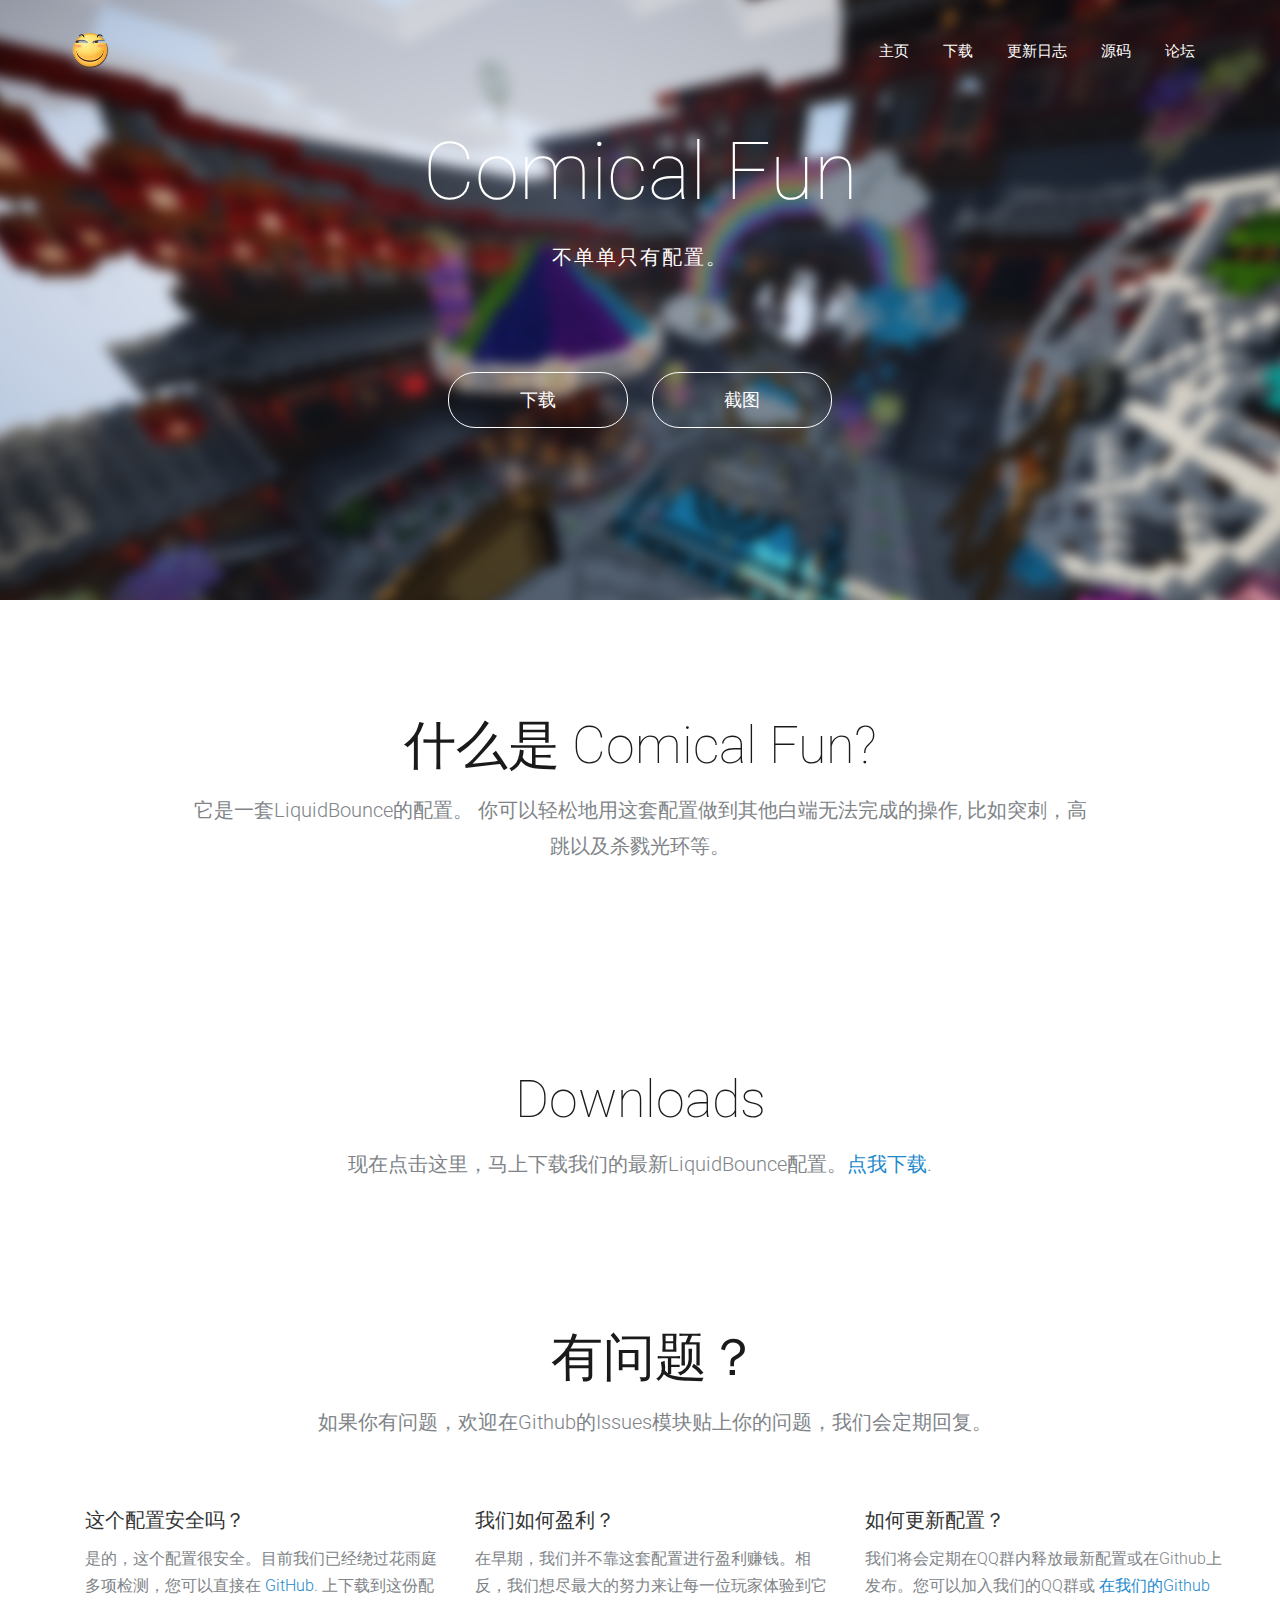
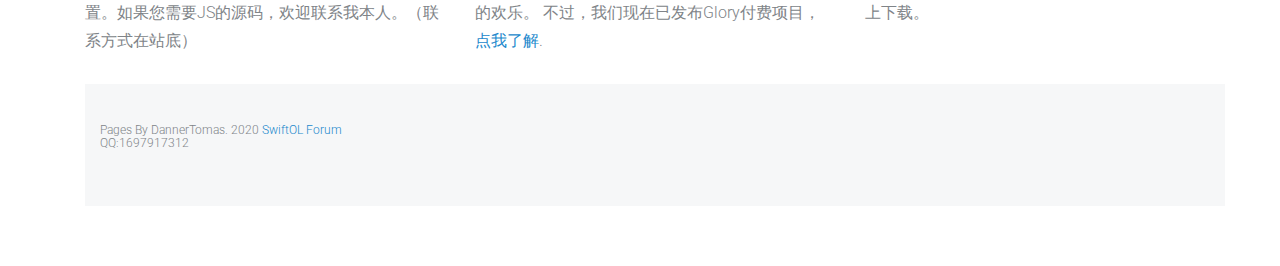
==== commit ef35c1cb: "Update index.html" ====
--- a/index.html
+++ b/index.html
@@ -58,7 +58,7 @@
 <div class="col-md-12">
 <div class="page-info helper center mb100 mb50-sm">
 <h1 class="page-title">Comical Fun</h1>
- <h2 class="page-description">一套免费暴力的水影配置。</h2>
+ <h2 class="page-description">不单单只有配置。</h2>
 </div>
 <div class="header-back-buttons helper center">
 <a href="https://github.com/DannerTomas/Comical_Fun/releases" class="button stroke rounded large white">下载</a>
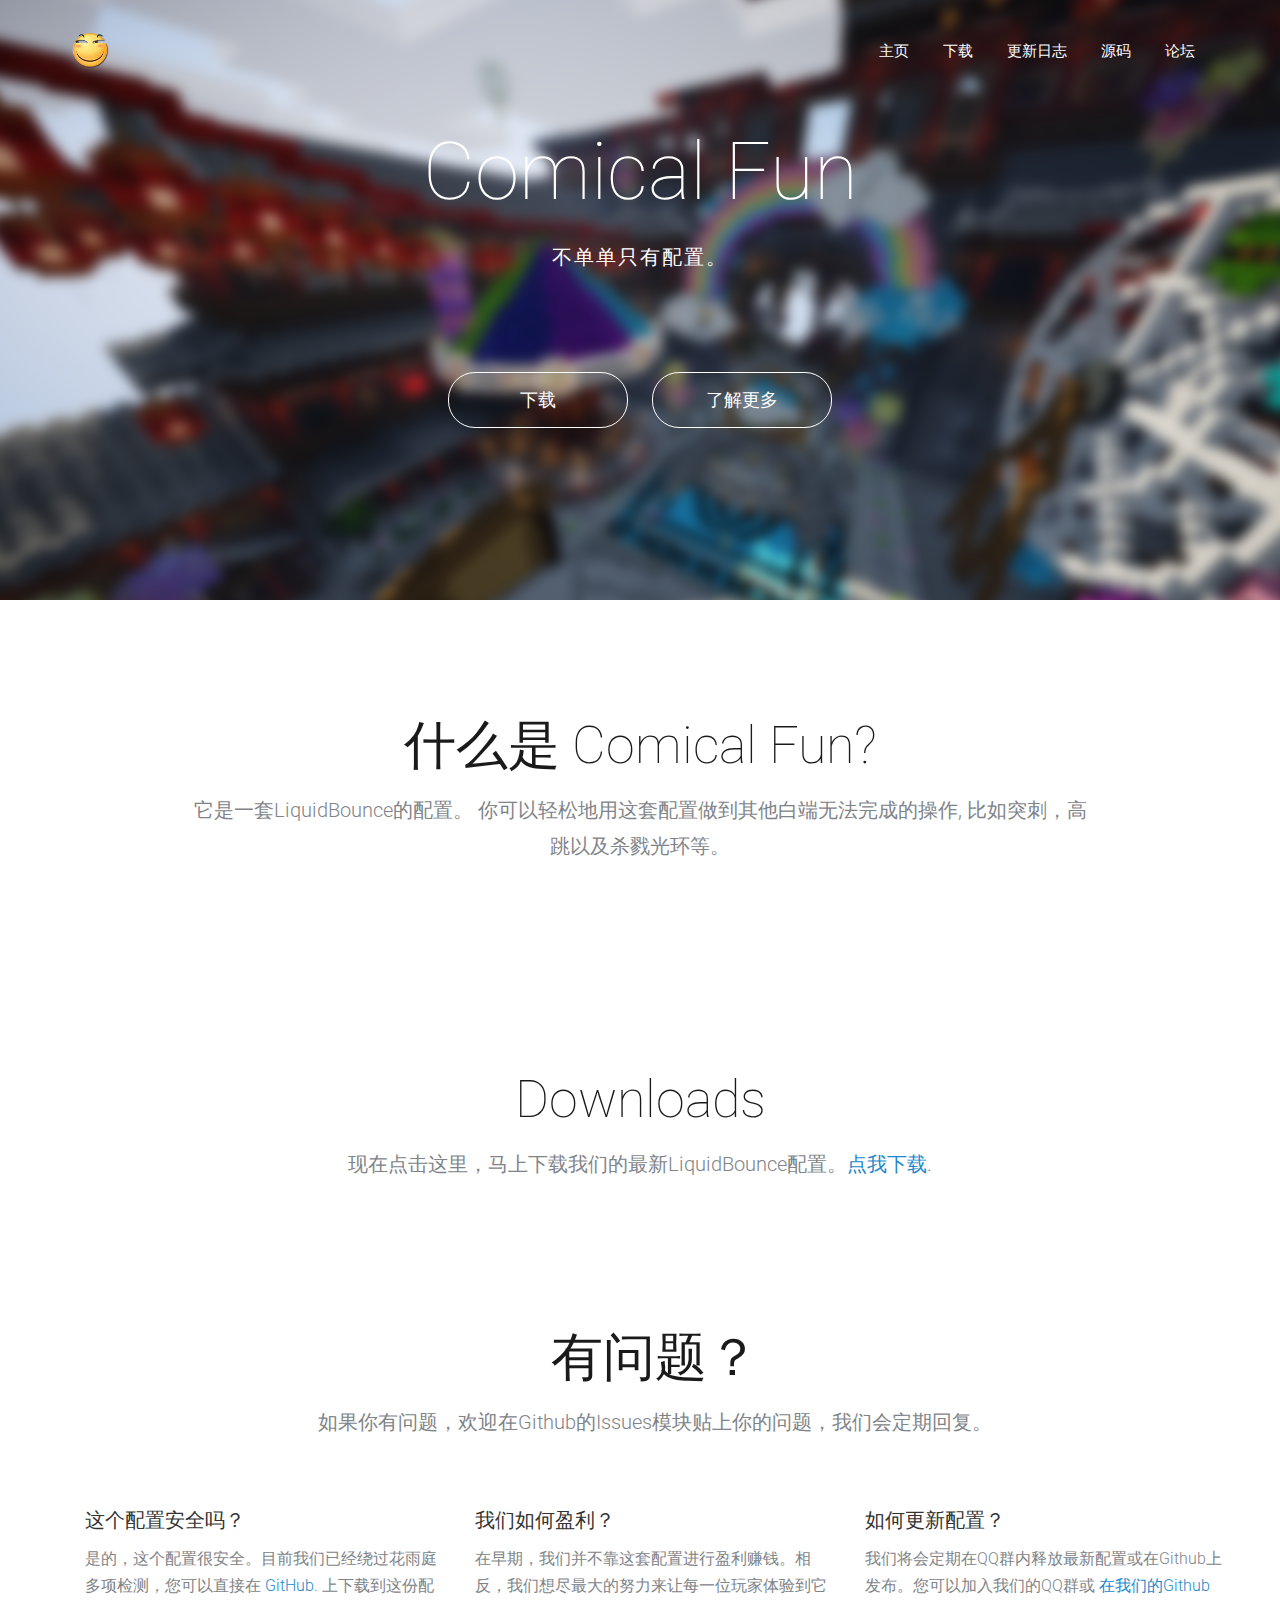
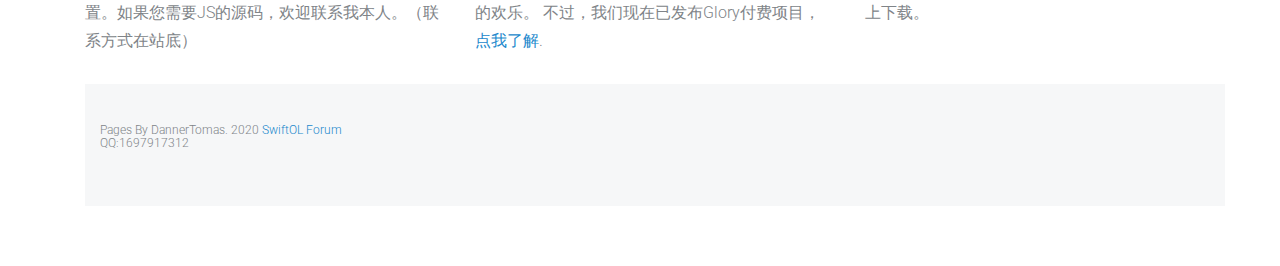
==== commit 37cd5adb: "Update index.html" ====
--- a/index.html
+++ b/index.html
@@ -62,7 +62,7 @@
 </div>
 <div class="header-back-buttons helper center">
 <a href="https://github.com/DannerTomas/Comical_Fun/releases" class="button stroke rounded large white">下载</a>
-<a href="screenshots" class="button stroke rounded large white">截图</a>
+<a href="https://jq.qq.com/?_wv=1027&k=qN6ITDBs" class="button stroke rounded large white">了解更多</a>
 </div>
 </div>
 </div>
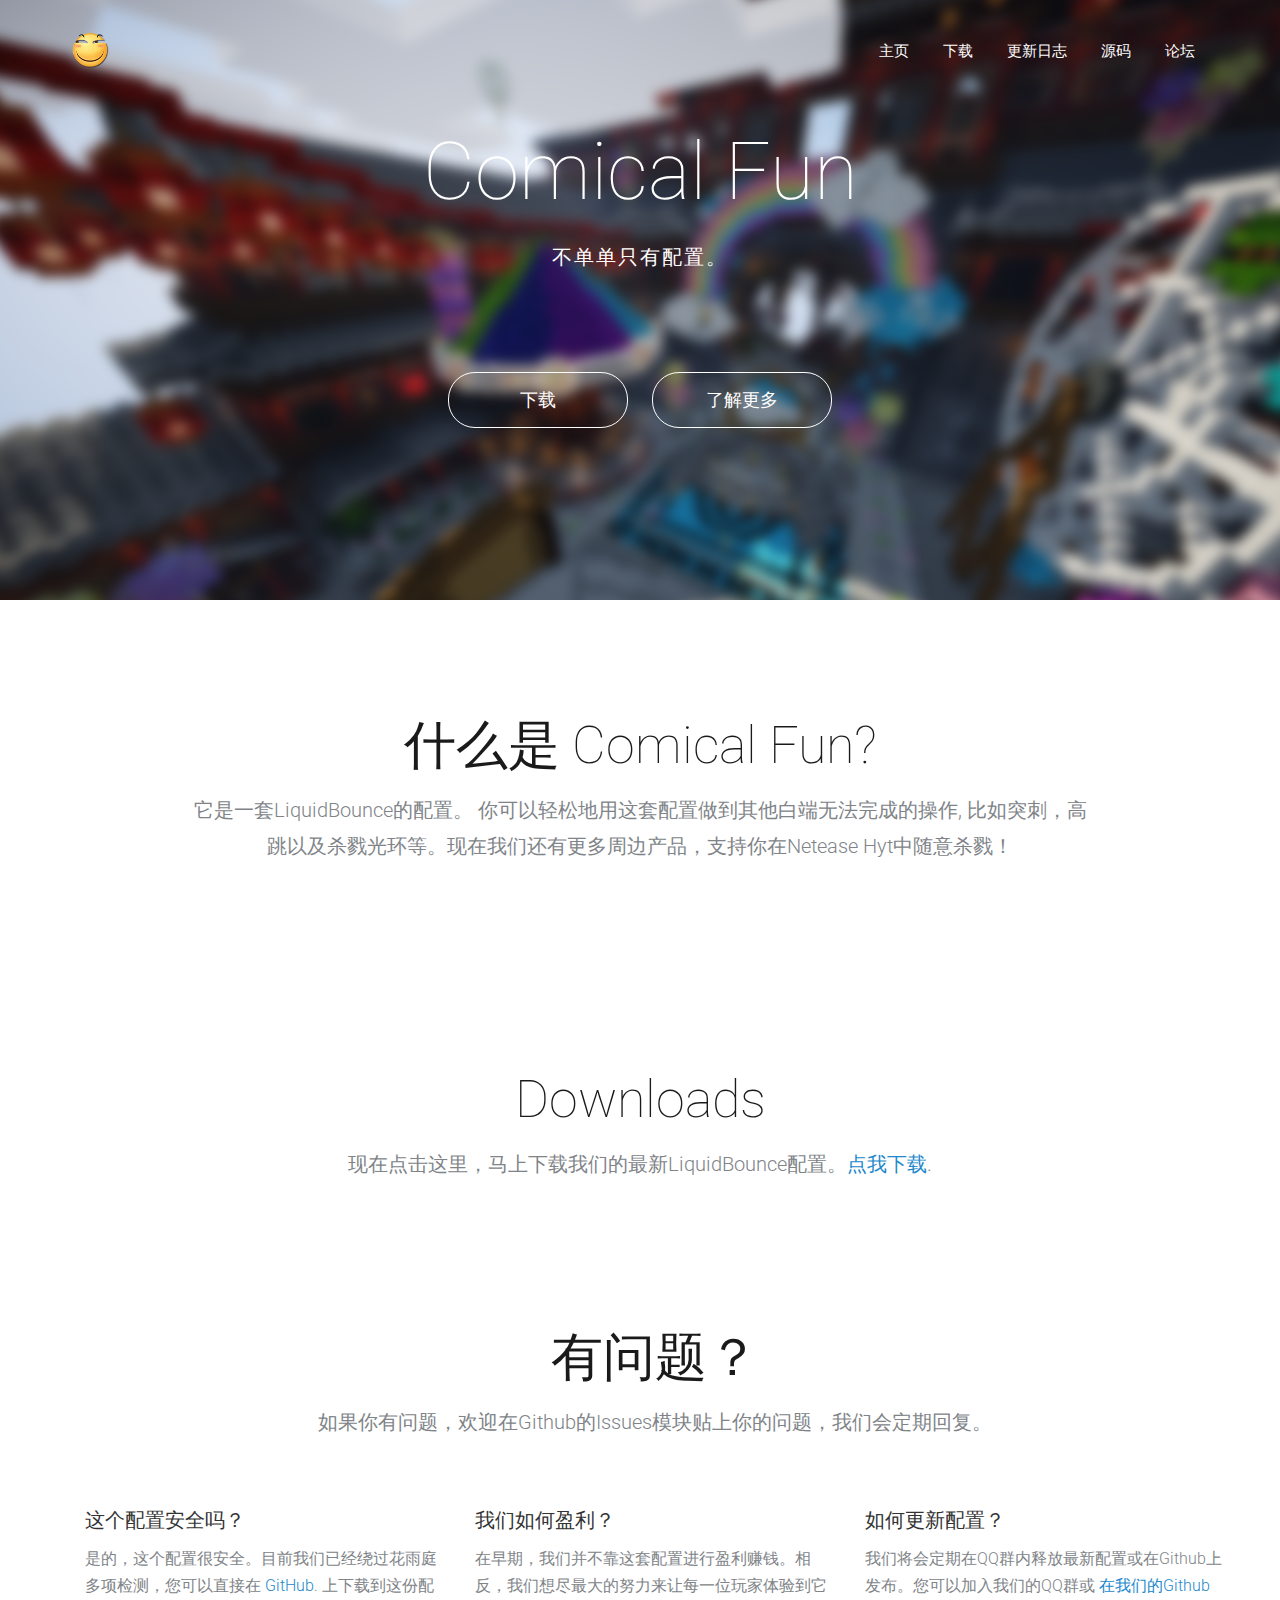
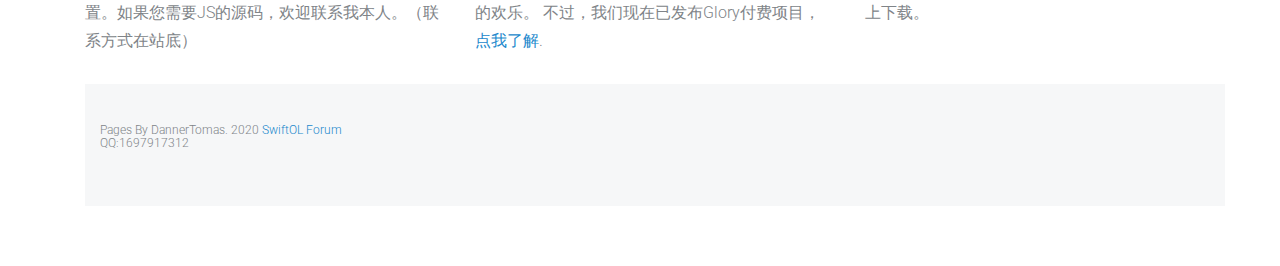
==== commit 43a8fd21: "Update index.html" ====
--- a/index.html
+++ b/index.html
@@ -77,7 +77,7 @@
 <div class="promo-title-wrapper helper pt60">
 <h3 class="promo-title">什么是 Comical Fun?</h3>
 <p class="promo-description">它是一套LiquidBounce的配置。
-你可以轻松地用这套配置做到其他白端无法完成的操作, 比如突刺，高跳以及杀戮光环等。
+你可以轻松地用这套配置做到其他白端无法完成的操作, 比如突刺，高跳以及杀戮光环等。现在我们还有更多周边产品，支持你在Netease Hyt中随意杀戮！
 </p>
 </div>
 
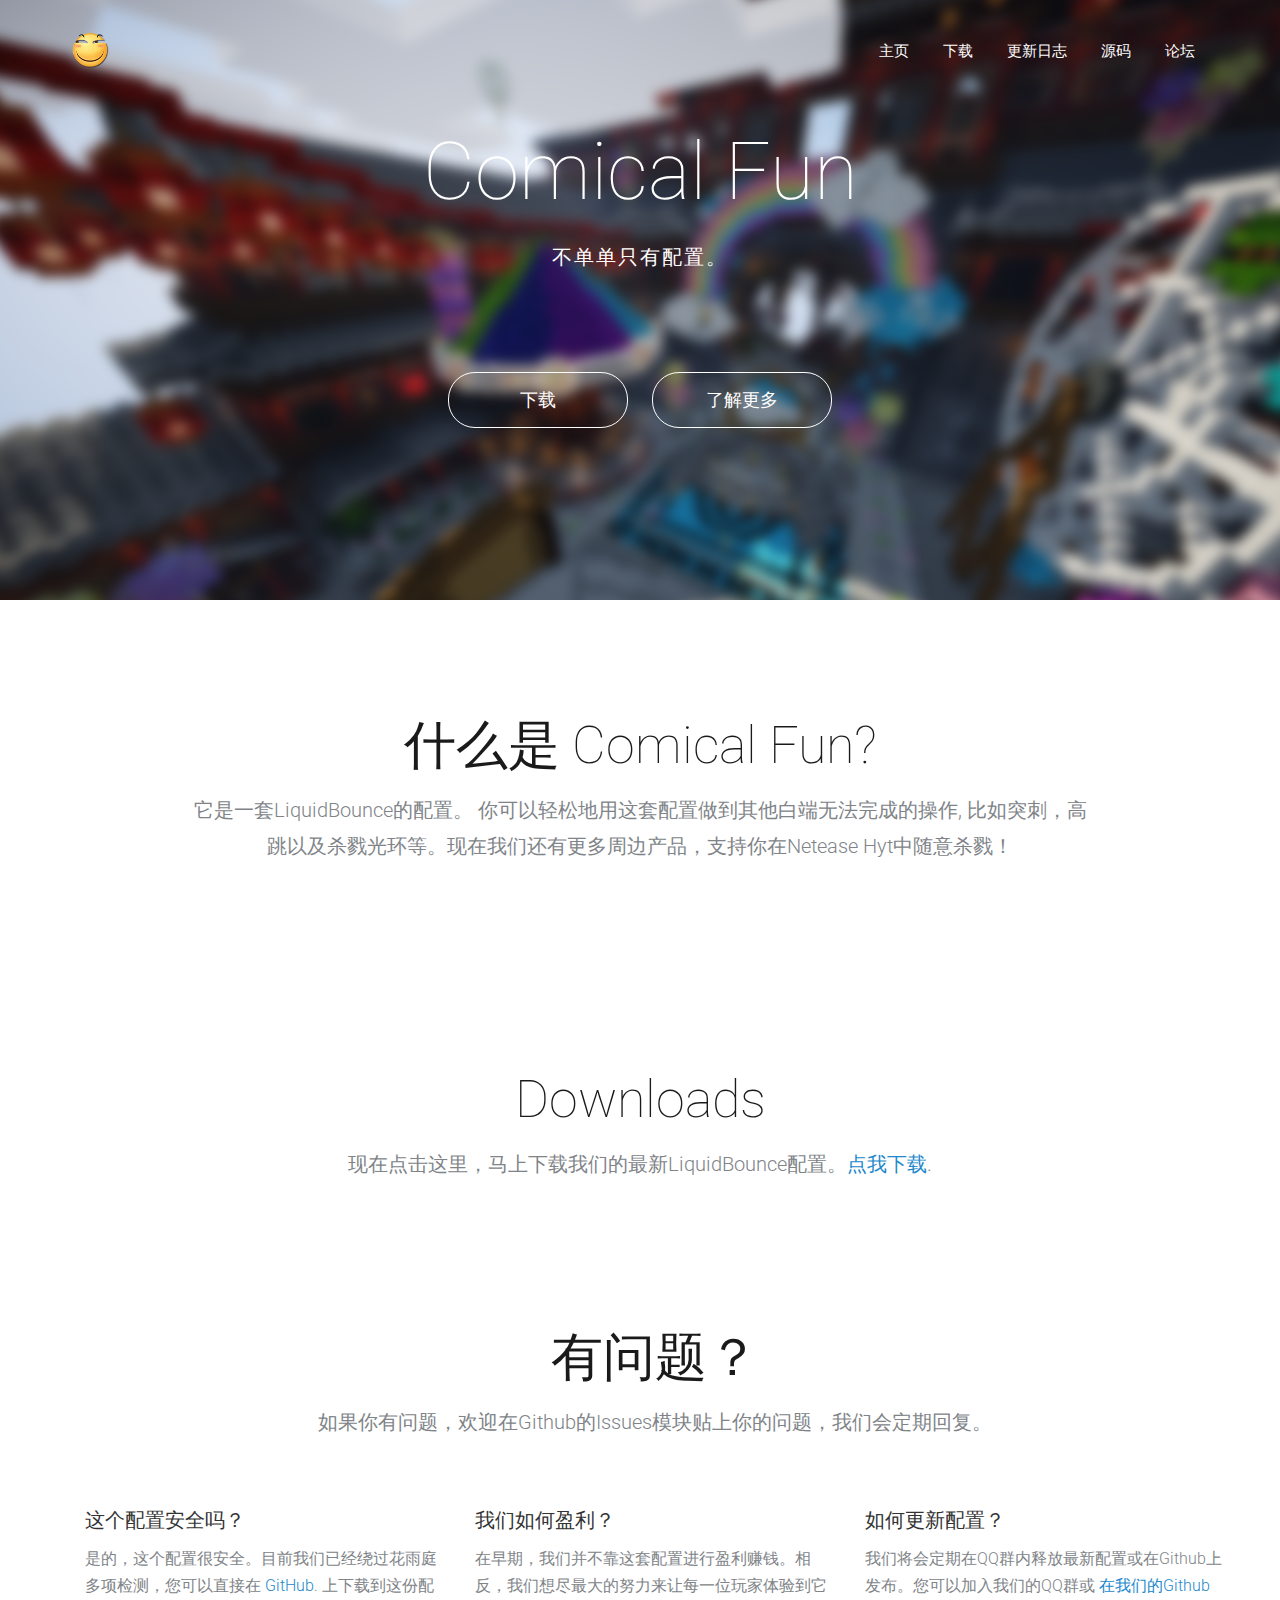
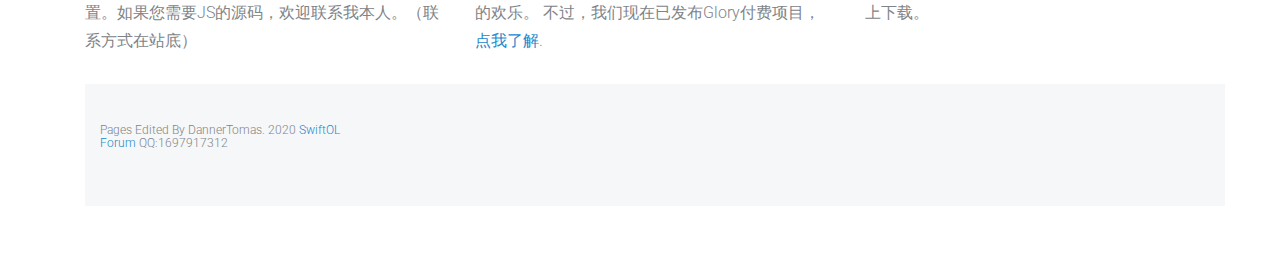
==== commit bee82402: "Update index.html" ====
--- a/index.html
+++ b/index.html
@@ -37,7 +37,7 @@
 <a href="https://github.com/DannerTomas/Comical_Fun/releases">下载</a>
 </li>
 <li>
-<a href="changelogs">更新日志</a>
+<a href="https://github.com/DannerTomas/Comical_Fun/releases">更新日志</a>
 </li>
 <li>
 <a href="https://github.com/DannerTomas/Comical_Fun">源码</a>
@@ -106,7 +106,7 @@
 <div class="col-md-4">
 <div class="faq-grid">
 <h4 class="faq-grid-question">我们如何盈利？</h4>
-<p class="faq-grid-answer">在早期，我们并不靠这套配置进行盈利赚钱。相反，我们想尽最大的努力来让每一位玩家体验到它的欢乐。 不过，我们现在已发布Glory付费项目，<a href="https://www.anfaka.com/s/glory">点我了解</a>.</p>
+<p class="faq-grid-answer">在早期，我们并不靠这套配置进行盈利赚钱。相反，我们想尽最大的努力来让每一位玩家体验到它的欢乐。 不过，我们现在已发布Glory付费项目，<a href="https://www.anfaka.com/s/glorynow">点我了解</a>.</p>
 </div>
 </div>
 <div class="col-md-4">
@@ -122,7 +122,7 @@
 <div class="row">
 <div class="col-md-3 col-sm-3 col-xs-12">
 
-<p class="slogan">Pages By DannerTomas. 2020 <a href="https://forum.swiftol.top">SwiftOL Forum</a> QQ:1697917312
+<p class="slogan">Pages Edited By DannerTomas. 2020 <a href="https://forum.swiftol.top">SwiftOL Forum</a> QQ:1697917312
 </p>
 </div>
 </div>
